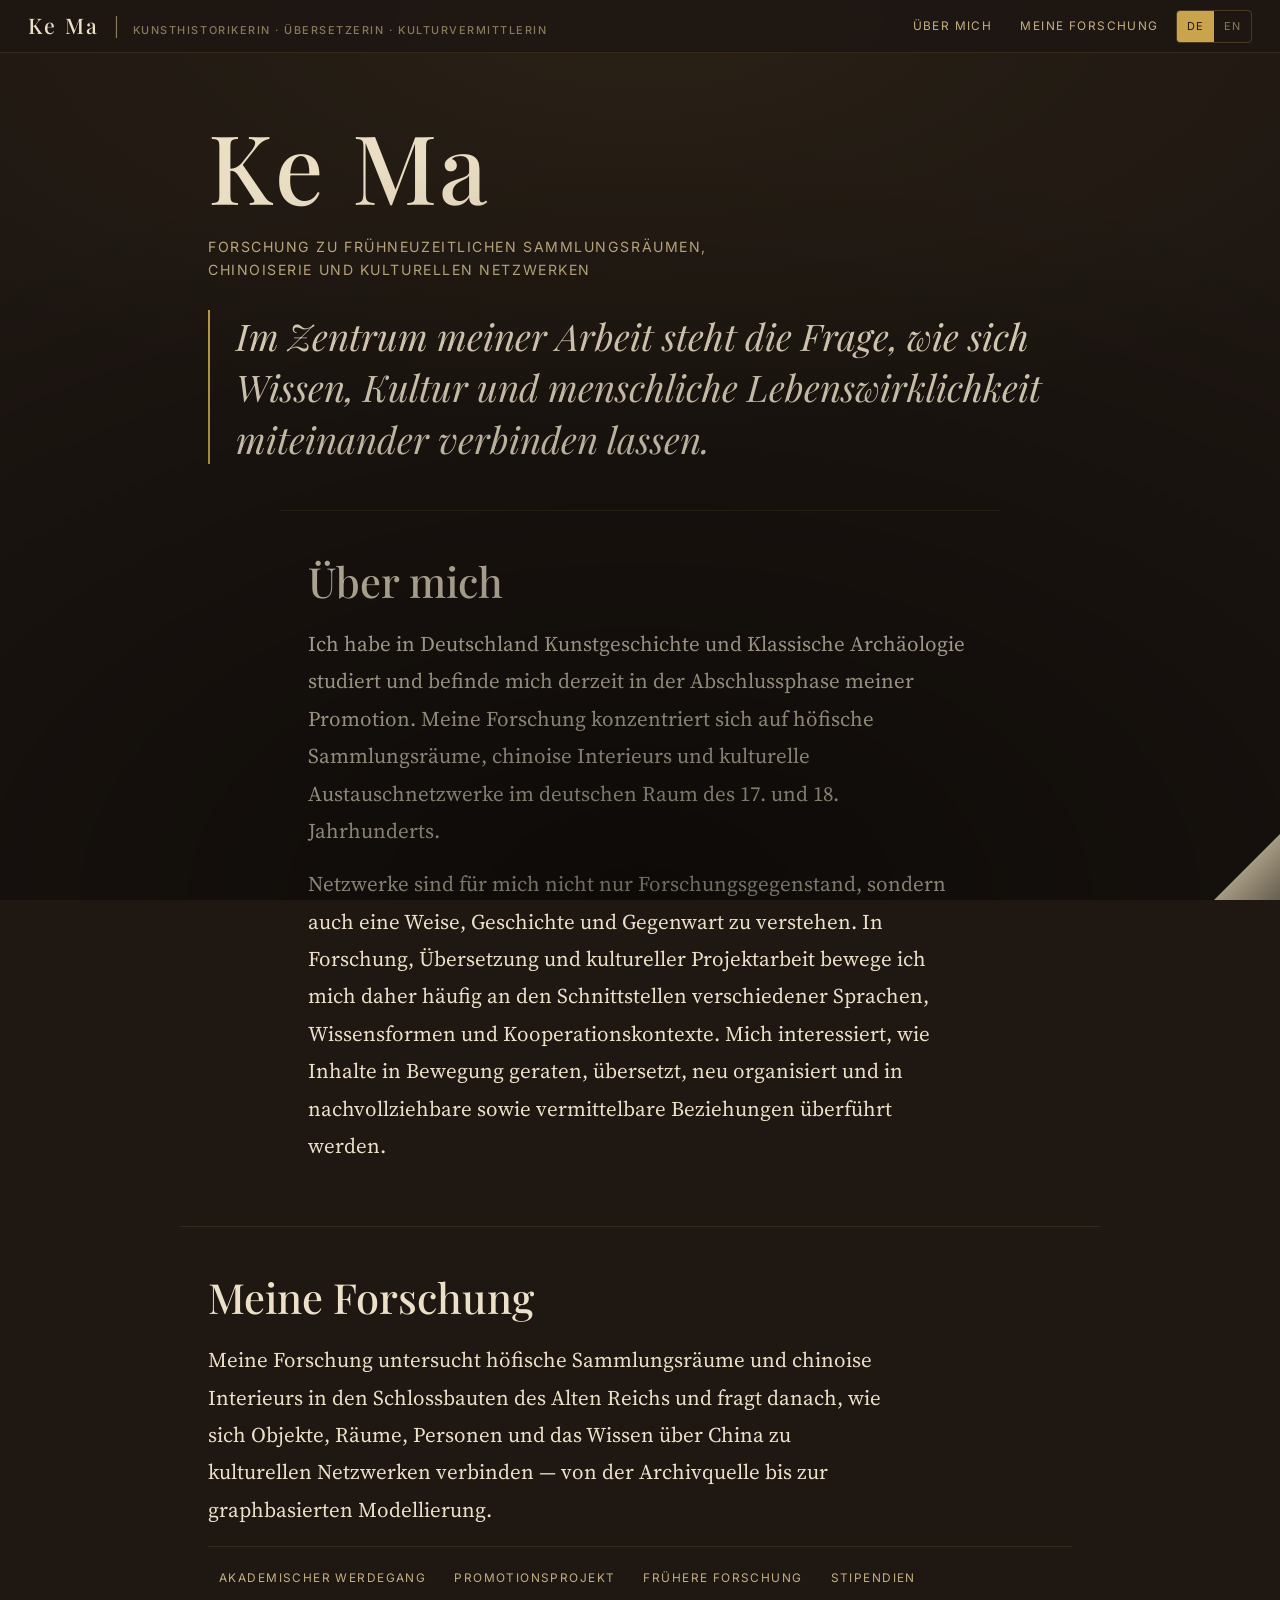
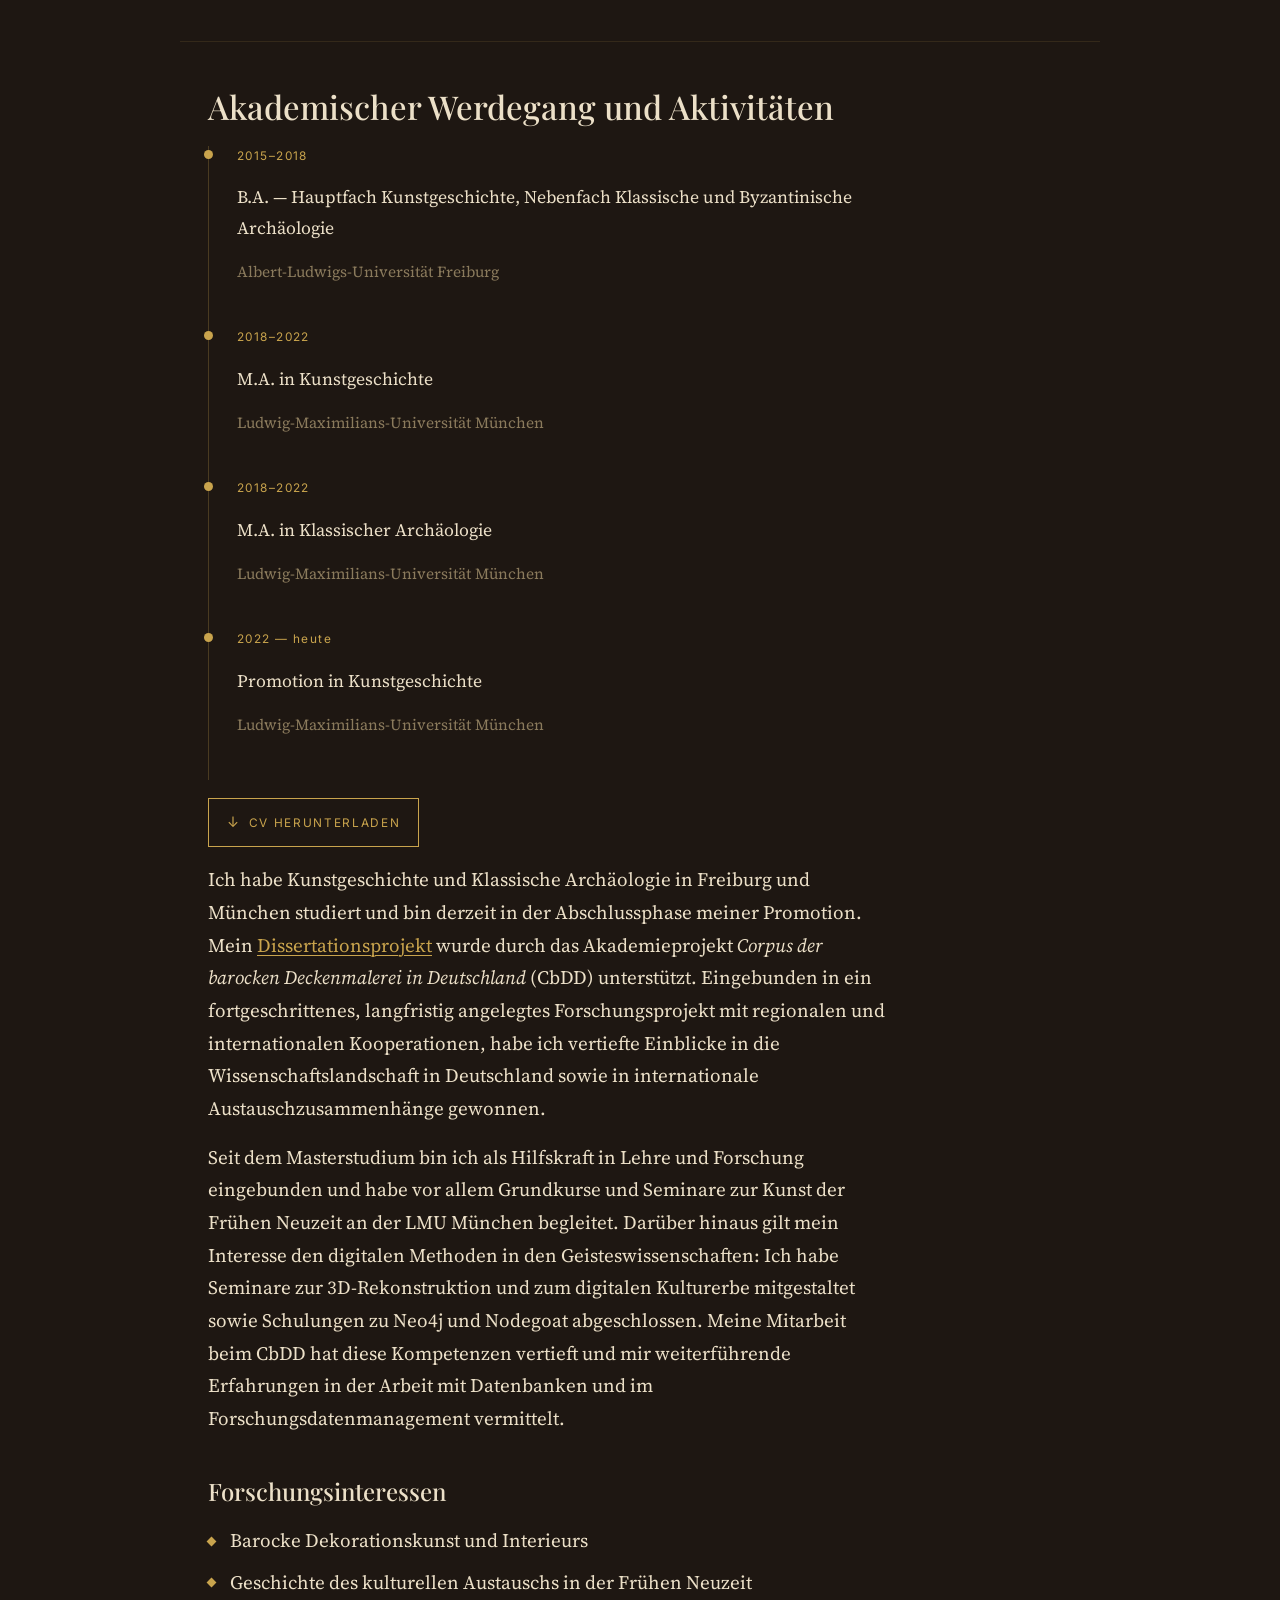
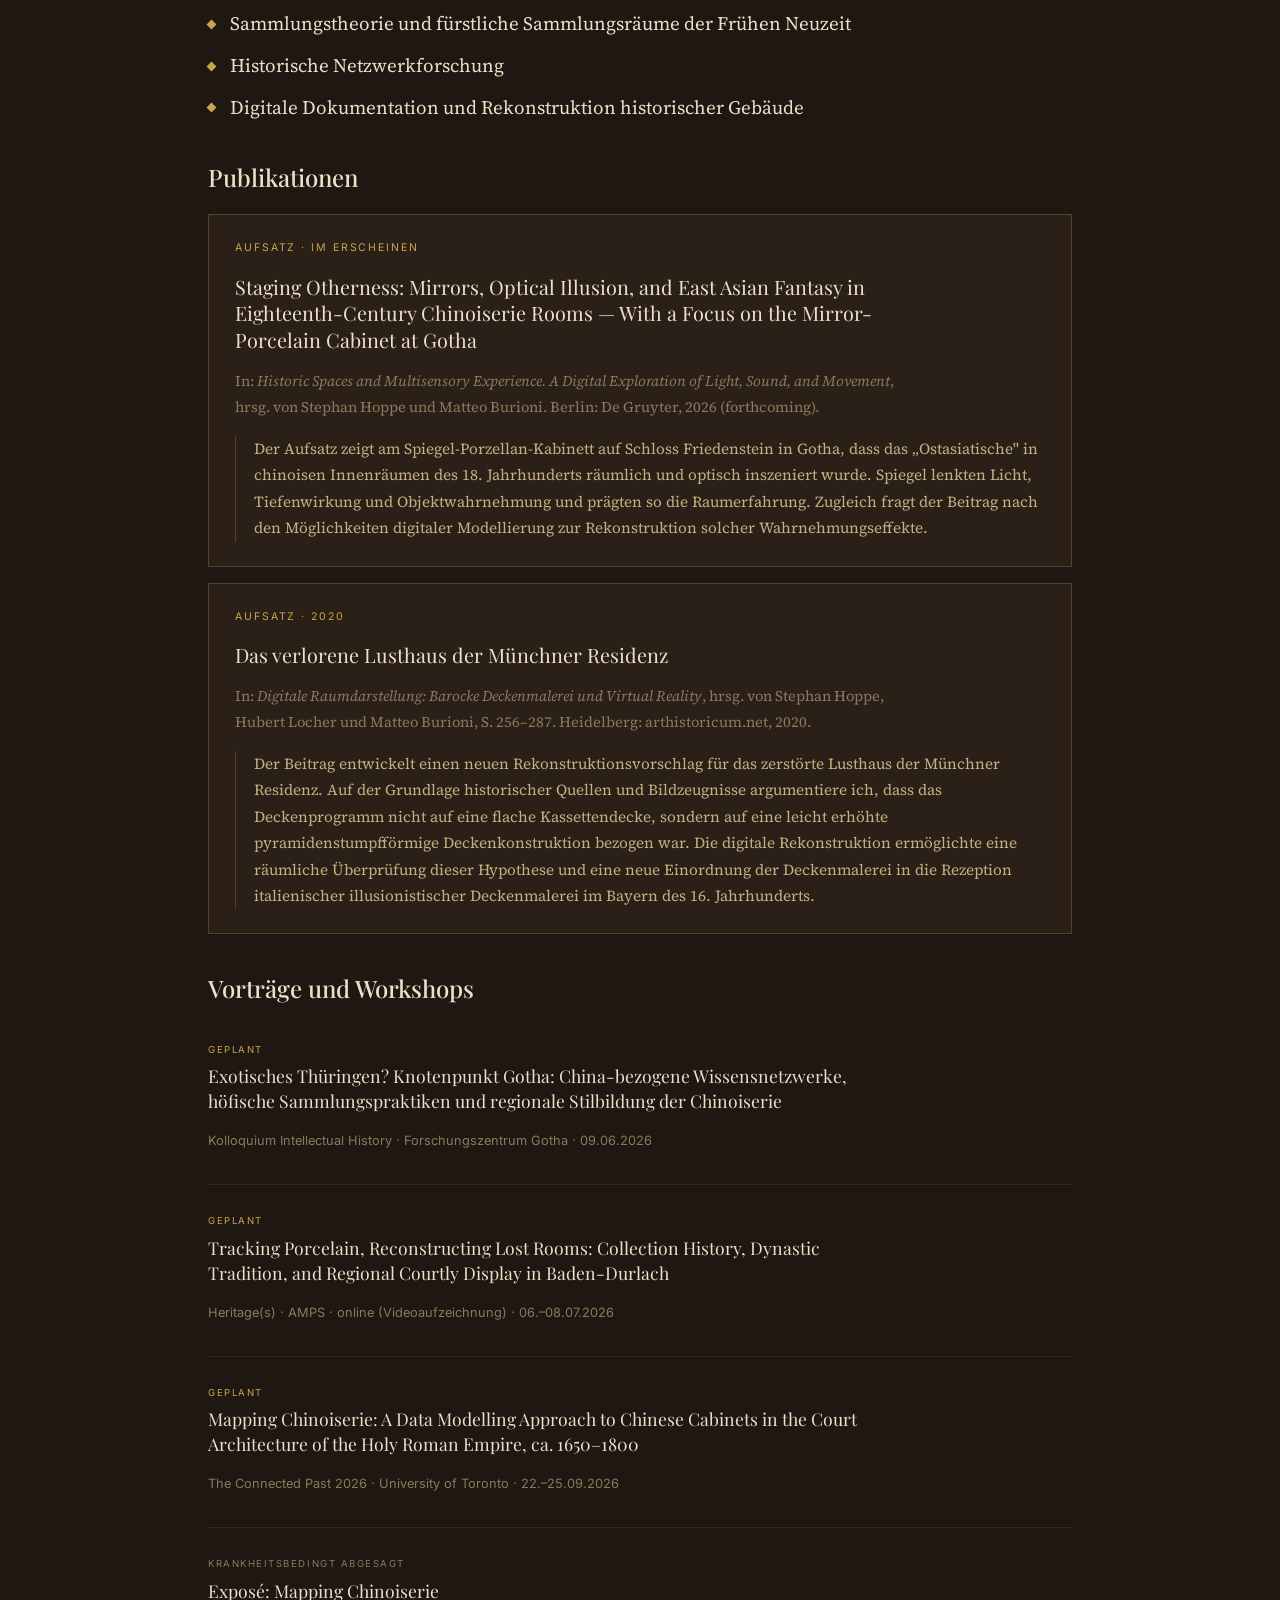
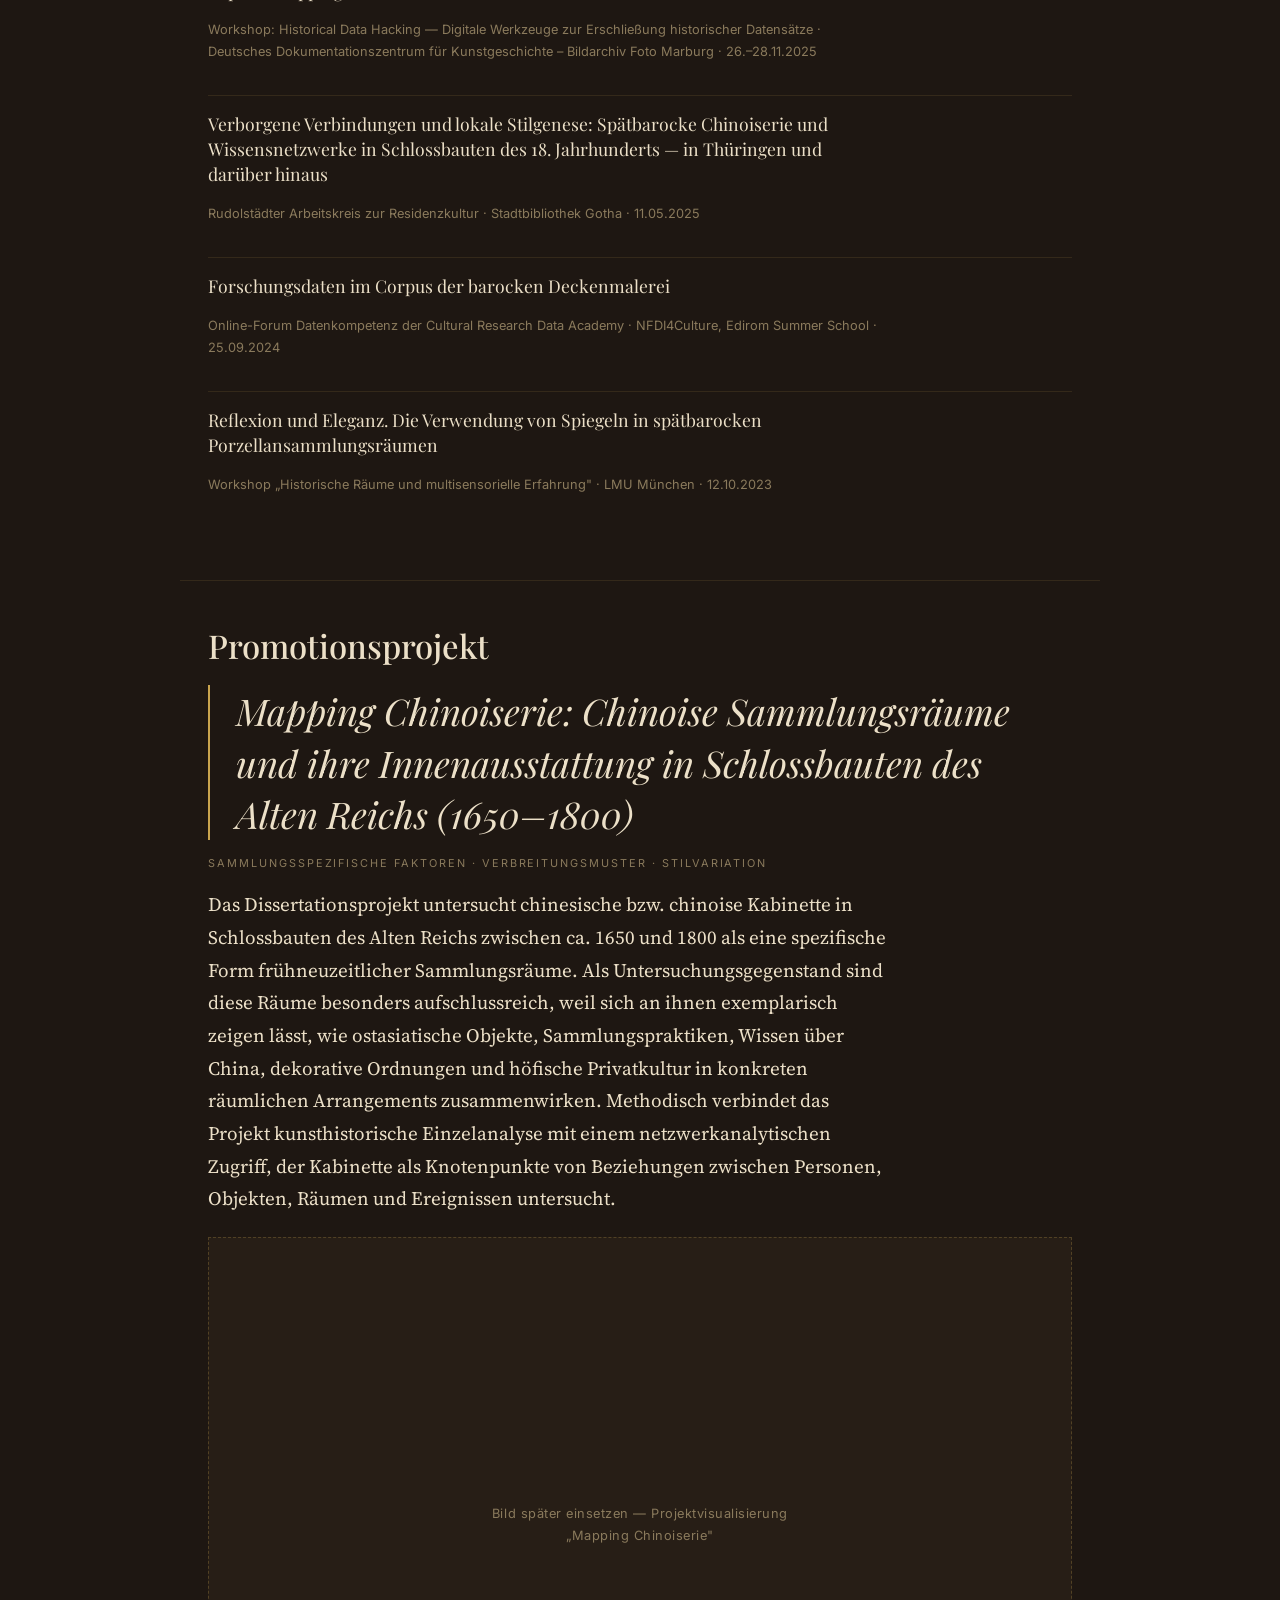
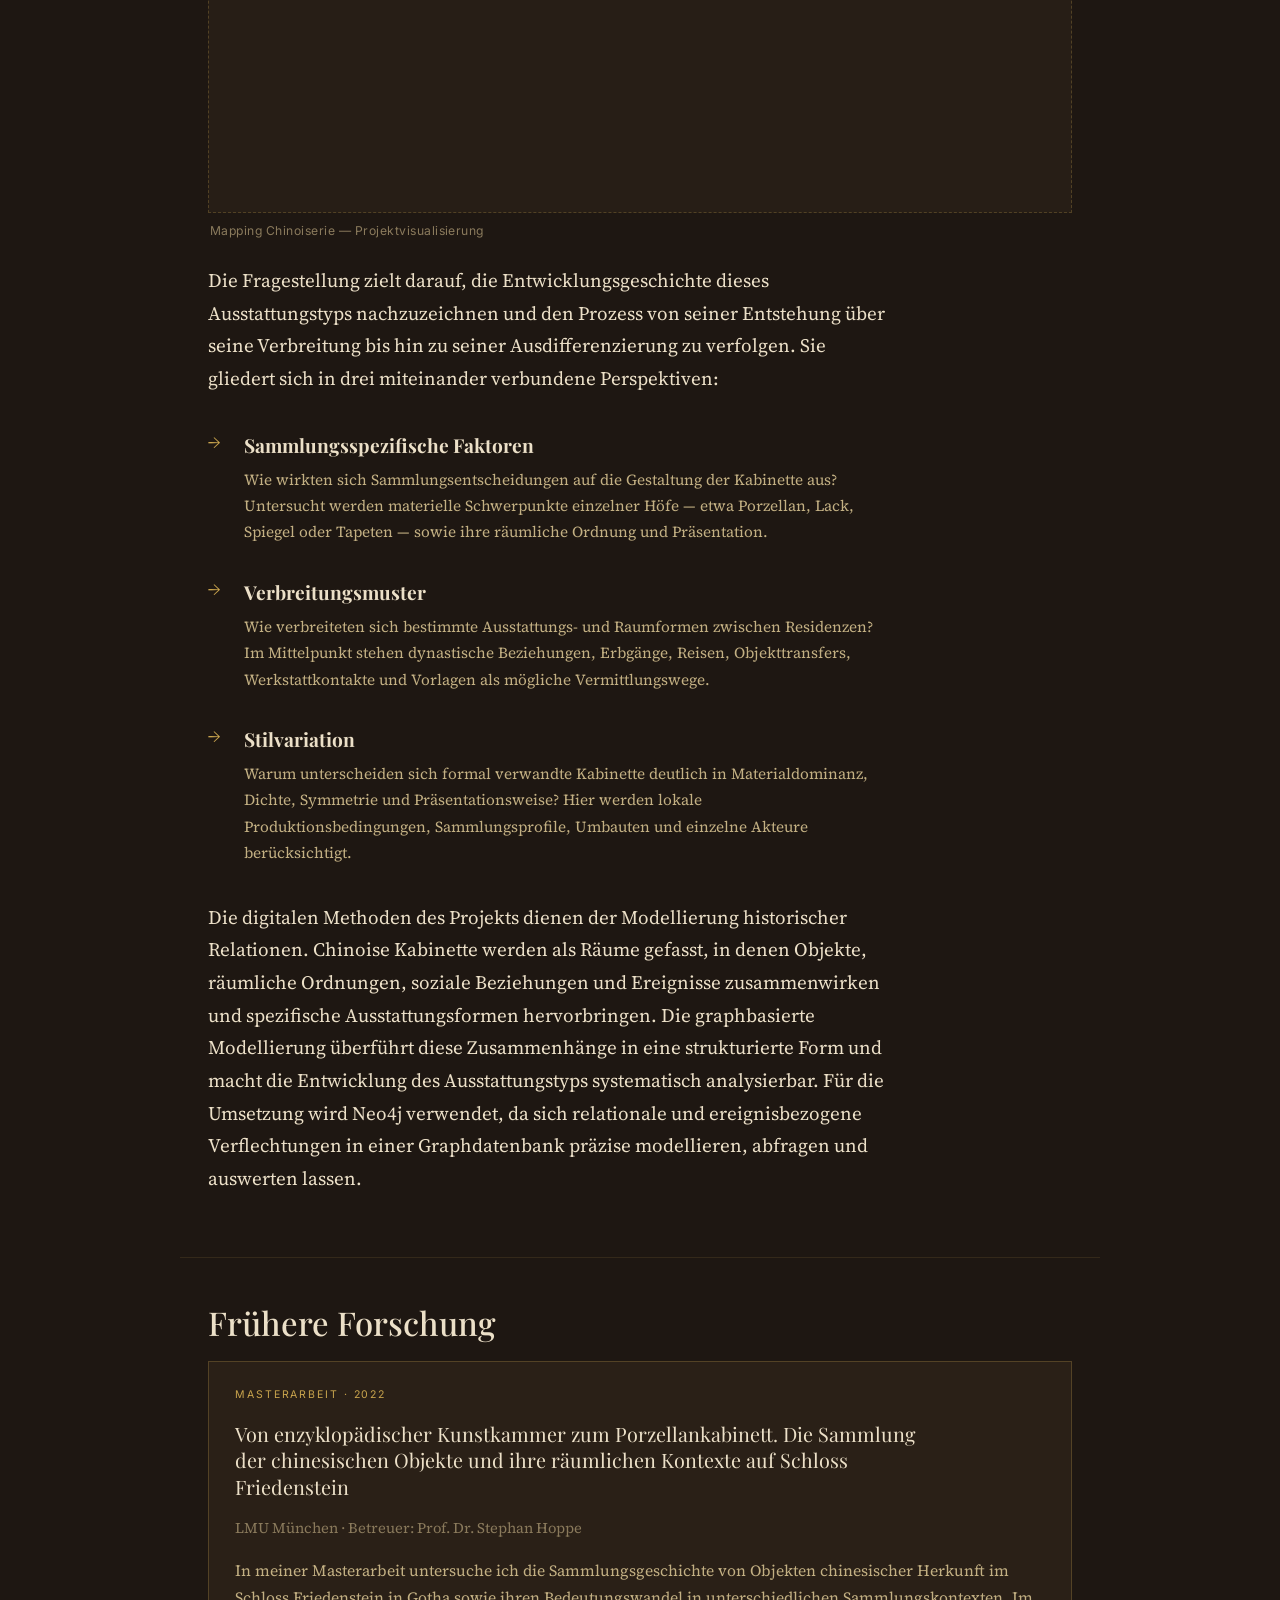
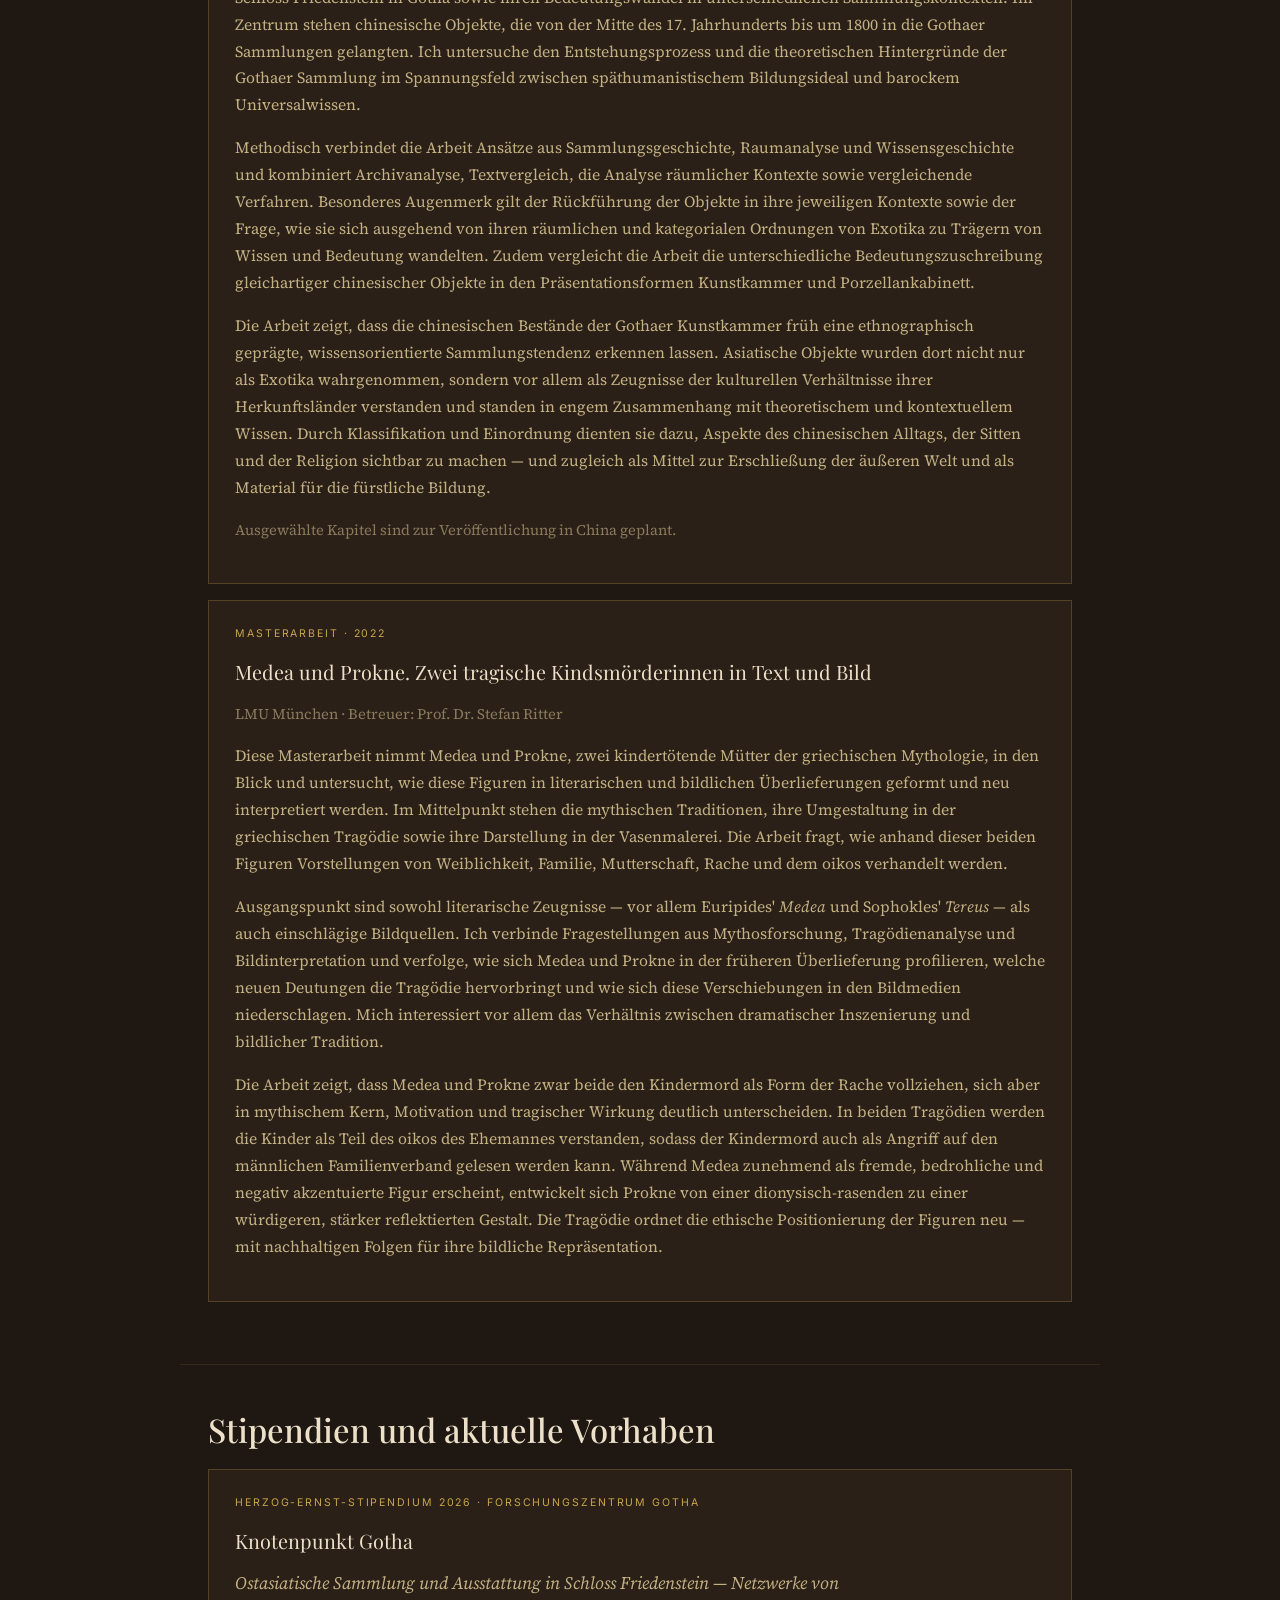
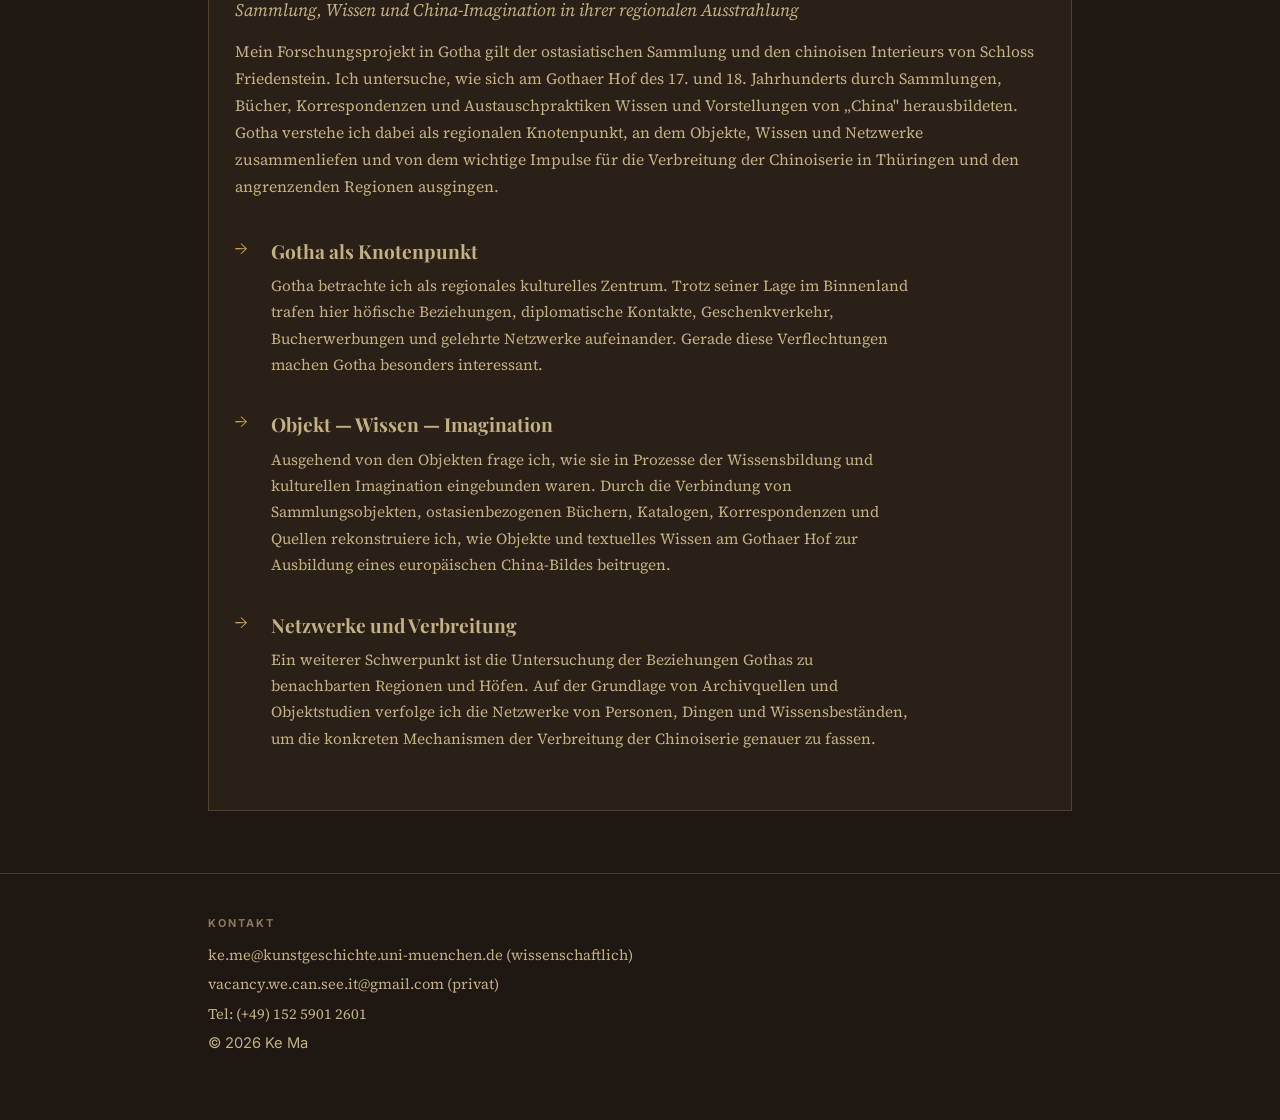
==== index.html @ d4a6d97e "Persönliche Website von Ke Ma — Forschung & Kulturarbeit Co-Authored-By: Claude Opus 4.7 (1M context" ====
<!DOCTYPE html>
<html class="welt-a" lang="de" data-lang="de">
<head>
<meta charset="UTF-8">
<meta name="viewport" content="width=device-width, initial-scale=1.0">
<title>Ke Ma — Kunsthistorikerin, Übersetzerin, Kulturvermittlerin</title>
<meta name="description" content="Persönliche Website von Ke Ma — Forschung zu frühneuzeitlichen Sammlungsräumen, Chinoiserie und kulturellen Netzwerken.">
<script>
  (function(){
    try{
      var l=localStorage.getItem('km-lang'); if(l) document.documentElement.setAttribute('data-lang',l);
      if(sessionStorage.getItem('km-turned')){document.documentElement.classList.add('is-arriving');sessionStorage.removeItem('km-turned');}
    }catch(e){}
  })();
</script>
<link rel="preconnect" href="https://fonts.googleapis.com">
<link rel="preconnect" href="https://fonts.gstatic.com" crossorigin>
<link href="https://fonts.googleapis.com/css2?family=Inter:wght@400;500;600&family=Playfair+Display:ital,wght@0,400;0,500;0,600;1,400;1,500&family=Source+Serif+4:ital,opsz,wght@0,8..60,400;0,8..60,600;1,8..60,400&display=swap" rel="stylesheet">
<link rel="stylesheet" href="assets/css/style.css?v=27">
</head>
<body>

<!-- Vorschau der anderen Seite -->
<div class="reveal" aria-hidden="true">
  <div class="reveal__inner">
    <div class="reveal__title">
      <span class="lang-de">Kulturarbeit</span>
      <span class="lang-en">Cultural Work</span>
    </div>
  </div>
</div>

<div class="page">

  <header class="site-head">
    <div class="brand">
      <a class="brand__name" href="#top">Ke Ma</a>
      <span class="brand__sep">|</span>
      <span class="brand__role">
        <span class="lang-de">Kunsthistorikerin · Übersetzerin · Kulturvermittlerin</span>
        <span class="lang-en">Art Historian · Translator · Cultural Mediator</span>
      </span>
    </div>
    <nav class="nav">
      <a href="#about">
        <span class="lang-de">Über mich</span><span class="lang-en">About</span>
      </a>
      <a href="#forschung">
        <span class="lang-de">Meine Forschung</span><span class="lang-en">My Research</span>
      </a>
      <div class="lang" role="group" aria-label="Sprache / Language">
        <button type="button" data-lang="de">DE</button>
        <button type="button" data-lang="en">EN</button>
      </div>
    </nav>
  </header>

  <main>
    <section class="hero wrap" id="top">
      <h1 class="hero__name">Ke Ma</h1>
      <p class="hero__tag">
        <span class="lang-de">Forschung zu frühneuzeitlichen Sammlungsräumen, Chinoiserie und kulturellen Netzwerken</span>
        <span class="lang-en">Research on early modern collection spaces, chinoiserie and cultural networks</span>
      </p>
      <blockquote class="lead-quote">
        <span class="lang-de">Im Zentrum meiner Arbeit steht die Frage, wie sich Wissen, Kultur und menschliche Lebenswirklichkeit miteinander verbinden lassen.</span>
        <span class="lang-en">At the heart of my work lies the question of how knowledge, culture and lived human experience can be brought into relation with one another.</span>
      </blockquote>
    </section>

    <!-- Über mich ------------------------------------------->
    <section class="section wrap wrap--narrow" id="about">
      <h2 class="sec-title">
        <span class="lang-de">Über mich</span><span class="lang-en">About me</span>
      </h2>
      <p>
        <span class="lang-de">Ich habe in Deutschland Kunstgeschichte und Klassische Archäologie studiert und befinde mich derzeit in der Abschlussphase meiner Promotion. Meine Forschung konzentriert sich auf höfische Sammlungsräume, chinoise Interieurs und kulturelle Austauschnetzwerke im deutschen Raum des 17. und 18. Jahrhunderts.</span>
        <span class="lang-en">I studied Art History and Classical Archaeology in Germany and am currently in the final stage of my doctorate. My research focuses on courtly collection spaces, chinoiserie interiors and networks of cultural exchange in the German-speaking lands of the 17th and 18th centuries.</span>
      </p>
      <p>
        <span class="lang-de">Netzwerke sind für mich nicht nur Forschungsgegenstand, sondern auch eine Weise, Geschichte und Gegenwart zu verstehen. In Forschung, Übersetzung und kultureller Projektarbeit bewege ich mich daher häufig an den Schnittstellen verschiedener Sprachen, Wissensformen und Kooperationskontexte. Mich interessiert, wie Inhalte in Bewegung geraten, übersetzt, neu organisiert und in nachvollziehbare sowie vermittelbare Beziehungen überführt werden.</span>
        <span class="lang-en">For me, networks are not only an object of research but also a way of understanding the past and the present. In research, translation and cultural project work I therefore often move at the intersections of different languages, forms of knowledge and contexts of collaboration. I am interested in how content is set in motion — translated, reorganised, and brought into relationships that can be traced and conveyed.</span>
      </p>
    </section>

    <!-- Meine Forschung ------------------------------------->
    <section class="section wrap" id="forschung">
      <h2 class="sec-title">
        <span class="lang-de">Meine Forschung</span><span class="lang-en">My Research</span>
      </h2>
      <p>
        <span class="lang-de">Meine Forschung untersucht höfische Sammlungsräume und chinoise Interieurs in den Schlossbauten des Alten Reichs und fragt danach, wie sich Objekte, Räume, Personen und das Wissen über China zu kulturellen Netzwerken verbinden — von der Archivquelle bis zur graphbasierten Modellierung.</span>
        <span class="lang-en">My research examines courtly collection spaces and chinoiserie interiors in the palaces of the Old Reich, asking how objects, spaces, people and knowledge about China connect into cultural networks — from the archival source to graph-based modelling.</span>
      </p>
      <nav class="nav subnav">
        <a href="#werdegang"><span class="lang-de">Akademischer Werdegang</span><span class="lang-en">Academic Path</span></a>
        <a href="#promotion"><span class="lang-de">Promotionsprojekt</span><span class="lang-en">Doctoral Project</span></a>
        <a href="#frueher"><span class="lang-de">Frühere Forschung</span><span class="lang-en">Earlier Work</span></a>
        <a href="#stipendien"><span class="lang-de">Stipendien</span><span class="lang-en">Fellowships</span></a>
      </nav>
    </section>

    <!-- 2.1 Werdegang --------------------------------------->
    <section class="section wrap" id="werdegang">
      <h3 class="sec-title sec-title--sub">
        <span class="lang-de">Akademischer Werdegang und Aktivitäten</span>
        <span class="lang-en">Academic Path and Activities</span>
      </h3>

      <div class="timeline">
        <div class="tl-item">
          <p class="tl-date">2015–2018</p>
          <p class="tl-deg">
            <span class="lang-de">B.A. — Hauptfach Kunstgeschichte, Nebenfach Klassische und Byzantinische Archäologie</span>
            <span class="lang-en">B.A. — major Art History, minor Classical and Byzantine Archaeology</span>
          </p>
          <p class="tl-inst">Albert-Ludwigs-Universität Freiburg</p>
        </div>
        <div class="tl-item">
          <p class="tl-date">2018–2022</p>
          <p class="tl-deg">
            <span class="lang-de">M.A. in Kunstgeschichte</span>
            <span class="lang-en">M.A. in Art History</span>
          </p>
          <p class="tl-inst">Ludwig-Maximilians-Universität München</p>
        </div>
        <div class="tl-item">
          <p class="tl-date">2018–2022</p>
          <p class="tl-deg">
            <span class="lang-de">M.A. in Klassischer Archäologie</span>
            <span class="lang-en">M.A. in Classical Archaeology</span>
          </p>
          <p class="tl-inst">Ludwig-Maximilians-Universität München</p>
        </div>
        <div class="tl-item">
          <p class="tl-date">2022 — <span class="lang-de">heute</span><span class="lang-en">present</span></p>
          <p class="tl-deg">
            <span class="lang-de">Promotion in Kunstgeschichte</span>
            <span class="lang-en">Doctorate in Art History</span>
          </p>
          <p class="tl-inst">Ludwig-Maximilians-Universität München</p>
        </div>
      </div>

      <p style="margin-top:18px">
        <a class="btn" href="cv/cv-ke-ma.pdf">
          <span class="lang-de">CV herunterladen</span><span class="lang-en">Download CV</span>
        </a>
      </p>

      <p>
        <span class="lang-de">Ich habe Kunstgeschichte und Klassische Archäologie in Freiburg und München studiert und bin derzeit in der Abschlussphase meiner Promotion. Mein <a class="inline-link" href="https://deckenmalerei.badw.de/personen/junge-wissenschaft/jan-eric-lutteroth-ma-1.html" target="_blank" rel="noopener">Dissertationsprojekt</a> wurde durch das Akademieprojekt <em>Corpus der barocken Deckenmalerei in Deutschland</em> (CbDD) unterstützt. Eingebunden in ein fortgeschrittenes, langfristig angelegtes Forschungsprojekt mit regionalen und internationalen Kooperationen, habe ich vertiefte Einblicke in die Wissenschaftslandschaft in Deutschland sowie in internationale Austauschzusammenhänge gewonnen.</span>
        <span class="lang-en">I studied Art History and Classical Archaeology in Freiburg and Munich and am currently in the final stage of my doctorate. My <a class="inline-link" href="https://deckenmalerei.badw.de/personen/junge-wissenschaft/jan-eric-lutteroth-ma-1.html" target="_blank" rel="noopener">dissertation project</a> was supported by the academy project <em>Corpus of Baroque Ceiling Painting in Germany</em> (CbDD). Working within an advanced, long-term research project with regional and international partners, I gained in-depth insight into the academic landscape in Germany and into contexts of international exchange.</span>
      </p>
      <p>
        <span class="lang-de">Seit dem Masterstudium bin ich als Hilfskraft in Lehre und Forschung eingebunden und habe vor allem Grundkurse und Seminare zur Kunst der Frühen Neuzeit an der LMU München begleitet. Darüber hinaus gilt mein Interesse den digitalen Methoden in den Geisteswissenschaften: Ich habe Seminare zur 3D-Rekonstruktion und zum digitalen Kulturerbe mitgestaltet sowie Schulungen zu Neo4j und Nodegoat abgeschlossen. Meine Mitarbeit beim CbDD hat diese Kompetenzen vertieft und mir weiterführende Erfahrungen in der Arbeit mit Datenbanken und im Forschungsdatenmanagement vermittelt.</span>
        <span class="lang-en">Since my master's studies I have been involved in teaching and research as a student assistant, accompanying above all introductory courses and seminars on early modern art at LMU Munich. I am also interested in digital methods in the humanities: I have co-designed seminars on 3D reconstruction and digital cultural heritage and completed training in Neo4j and Nodegoat. My work for the CbDD deepened these skills further and gave me extended experience in working with databases and in research data management.</span>
      </p>

      <h4 class="sub-title">
        <span class="lang-de">Forschungsinteressen</span><span class="lang-en">Research interests</span>
      </h4>
      <ul class="list">
        <li><span class="lang-de">Barocke Dekorationskunst und Interieurs</span><span class="lang-en">Baroque decorative arts and interiors</span></li>
        <li><span class="lang-de">Geschichte des kulturellen Austauschs in der Frühen Neuzeit</span><span class="lang-en">History of cultural exchange in the early modern period</span></li>
        <li><span class="lang-de">Sammlungstheorie und fürstliche Sammlungsräume der Frühen Neuzeit</span><span class="lang-en">Theory of collecting and princely collection spaces of the early modern period</span></li>
        <li><span class="lang-de">Historische Netzwerkforschung</span><span class="lang-en">Historical network research</span></li>
        <li><span class="lang-de">Digitale Dokumentation und Rekonstruktion historischer Gebäude</span><span class="lang-en">Digital documentation and reconstruction of historic buildings</span></li>
      </ul>

      <h4 class="sub-title">
        <span class="lang-de">Publikationen</span><span class="lang-en">Publications</span>
      </h4>
      <div class="card">
        <p class="card__tag"><span class="lang-de">Aufsatz · im Erscheinen</span><span class="lang-en">Essay · forthcoming</span></p>
        <p class="card__title">Staging Otherness: Mirrors, Optical Illusion, and East Asian Fantasy in Eighteenth-Century Chinoiserie Rooms — With a Focus on the Mirror-Porcelain Cabinet at Gotha</p>
        <p class="card__meta">In: <em>Historic Spaces and Multisensory Experience. A Digital Exploration of Light, Sound, and Movement</em>, hrsg. von Stephan Hoppe und Matteo Burioni. Berlin: De Gruyter, 2026 (forthcoming).</p>
        <div class="abstract">
          <span class="lang-de">Der Aufsatz zeigt am Spiegel-Porzellan-Kabinett auf Schloss Friedenstein in Gotha, dass das „Ostasiatische" in chinoisen Innenräumen des 18. Jahrhunderts räumlich und optisch inszeniert wurde. Spiegel lenkten Licht, Tiefenwirkung und Objektwahrnehmung und prägten so die Raumerfahrung. Zugleich fragt der Beitrag nach den Möglichkeiten digitaler Modellierung zur Rekonstruktion solcher Wahrnehmungseffekte.</span>
          <span class="lang-en">Drawing on the mirror-and-porcelain cabinet at Schloss Friedenstein in Gotha, the essay shows that the &ldquo;East Asian&rdquo; in eighteenth-century chinoiserie interiors was staged spatially and optically. Mirrors directed light, depth and the perception of objects, and thus shaped the spatial experience. At the same time, the contribution asks how digital modelling can help to reconstruct such perceptual effects.</span>
        </div>
      </div>
      <div class="card">
        <p class="card__tag"><span class="lang-de">Aufsatz · 2020</span><span class="lang-en">Essay · 2020</span></p>
        <p class="card__title">Das verlorene Lusthaus der Münchner Residenz</p>
        <p class="card__meta">In: <em>Digitale Raumdarstellung: Barocke Deckenmalerei und Virtual Reality</em>, hrsg. von Stephan Hoppe, Hubert Locher und Matteo Burioni, S. 256–287. Heidelberg: arthistoricum.net, 2020.</p>
        <div class="abstract">
          <span class="lang-de">Der Beitrag entwickelt einen neuen Rekonstruktionsvorschlag für das zerstörte Lusthaus der Münchner Residenz. Auf der Grundlage historischer Quellen und Bildzeugnisse argumentiere ich, dass das Deckenprogramm nicht auf eine flache Kassettendecke, sondern auf eine leicht erhöhte pyramidenstumpfförmige Deckenkonstruktion bezogen war. Die digitale Rekonstruktion ermöglichte eine räumliche Überprüfung dieser Hypothese und eine neue Einordnung der Deckenmalerei in die Rezeption italienischer illusionistischer Deckenmalerei im Bayern des 16. Jahrhunderts.</span>
          <span class="lang-en">The contribution develops a new reconstruction proposal for the destroyed Lusthaus of the Munich Residenz. On the basis of historical sources and pictorial evidence, I argue that the ceiling programme was conceived not for a flat coffered ceiling but for a slightly raised, truncated-pyramidal ceiling construction. The digital reconstruction made it possible to test this hypothesis spatially and to reassess the ceiling painting within the reception of Italian illusionistic ceiling painting in sixteenth-century Bavaria.</span>
        </div>
      </div>

      <h4 class="sub-title">
        <span class="lang-de">Vorträge und Workshops</span><span class="lang-en">Talks and Workshops</span>
      </h4>
      <div class="talks">
        <div class="talk">
          <span class="talk__tag"><span class="lang-de">Geplant</span><span class="lang-en">Forthcoming</span></span>
          <p class="talk__title">Exotisches Thüringen? Knotenpunkt Gotha: China-bezogene Wissensnetzwerke, höfische Sammlungspraktiken und regionale Stilbildung der Chinoiserie</p>
          <p class="talk__meta">Kolloquium Intellectual History · Forschungszentrum Gotha · 09.06.2026</p>
        </div>
        <div class="talk">
          <span class="talk__tag"><span class="lang-de">Geplant</span><span class="lang-en">Forthcoming</span></span>
          <p class="talk__title">Tracking Porcelain, Reconstructing Lost Rooms: Collection History, Dynastic Tradition, and Regional Courtly Display in Baden-Durlach</p>
          <p class="talk__meta">Heritage(s) · AMPS · online (Videoaufzeichnung) · 06.–08.07.2026</p>
        </div>
        <div class="talk">
          <span class="talk__tag"><span class="lang-de">Geplant</span><span class="lang-en">Forthcoming</span></span>
          <p class="talk__title">Mapping Chinoiserie: A Data Modelling Approach to Chinese Cabinets in the Court Architecture of the Holy Roman Empire, ca. 1650–1800</p>
          <p class="talk__meta">The Connected Past 2026 · University of Toronto · 22.–25.09.2026</p>
        </div>
        <div class="talk">
          <span class="talk__tag talk__tag--off"><span class="lang-de">Krankheitsbedingt abgesagt</span><span class="lang-en">Cancelled due to illness</span></span>
          <p class="talk__title">Exposé: Mapping Chinoiserie</p>
          <p class="talk__meta">Workshop: Historical Data Hacking — Digitale Werkzeuge zur Erschließung historischer Datensätze · Deutsches Dokumentationszentrum für Kunstgeschichte – Bildarchiv Foto Marburg · 26.–28.11.2025</p>
        </div>
        <div class="talk">
          <p class="talk__title">Verborgene Verbindungen und lokale Stilgenese: Spätbarocke Chinoiserie und Wissensnetzwerke in Schlossbauten des 18. Jahrhunderts — in Thüringen und darüber hinaus</p>
          <p class="talk__meta">Rudolstädter Arbeitskreis zur Residenzkultur · Stadtbibliothek Gotha · 11.05.2025</p>
        </div>
        <div class="talk">
          <p class="talk__title">Forschungsdaten im Corpus der barocken Deckenmalerei</p>
          <p class="talk__meta">Online-Forum Datenkompetenz der Cultural Research Data Academy · NFDI4Culture, Edirom Summer School · 25.09.2024</p>
        </div>
        <div class="talk">
          <p class="talk__title">Reflexion und Eleganz. Die Verwendung von Spiegeln in spätbarocken Porzellansammlungsräumen</p>
          <p class="talk__meta">Workshop „Historische Räume und multisensorielle Erfahrung" · LMU München · 12.10.2023</p>
        </div>
      </div>
    </section>

    <!-- 2.2 Promotionsprojekt ------------------------------->
    <section class="section wrap" id="promotion">
      <h3 class="sec-title sec-title--sub">
        <span class="lang-de">Promotionsprojekt</span><span class="lang-en">Doctoral Project</span>
      </h3>
      <blockquote class="lead-quote">
        Mapping Chinoiserie: Chinoise Sammlungsräume und ihre Innenausstattung in Schlossbauten des Alten Reichs (1650–1800)
      </blockquote>
      <p class="eyebrow" style="margin-top:14px">
        <span class="lang-de">Sammlungsspezifische Faktoren · Verbreitungsmuster · Stilvariation</span>
        <span class="lang-en">Collection-specific factors · Patterns of diffusion · Stylistic variation</span>
      </p>

      <p style="margin-top:16px">
        <span class="lang-de">Das Dissertationsprojekt untersucht chinesische bzw. chinoise Kabinette in Schlossbauten des Alten Reichs zwischen ca. 1650 und 1800 als eine spezifische Form frühneuzeitlicher Sammlungsräume. Als Untersuchungsgegenstand sind diese Räume besonders aufschlussreich, weil sich an ihnen exemplarisch zeigen lässt, wie ostasiatische Objekte, Sammlungspraktiken, Wissen über China, dekorative Ordnungen und höfische Privatkultur in konkreten räumlichen Arrangements zusammenwirken. Methodisch verbindet das Projekt kunsthistorische Einzelanalyse mit einem netzwerkanalytischen Zugriff, der Kabinette als Knotenpunkte von Beziehungen zwischen Personen, Objekten, Räumen und Ereignissen untersucht.</span>
        <span class="lang-en">The dissertation examines Chinese and chinoiserie cabinets in the palaces of the Old Reich between roughly 1650 and 1800 as a specific form of early modern collection space. These rooms are particularly revealing because they show, in exemplary fashion, how East Asian objects, collecting practices, knowledge about China, decorative orders and courtly private culture interact within concrete spatial arrangements. Methodologically, the project combines close art-historical analysis with a network-analytical approach that treats cabinets as nodes in relationships between people, objects, spaces and events.</span>
      </p>

      <figure>
        <div class="img-slot">
          <span class="lang-de">Bild später einsetzen — Projektvisualisierung „Mapping Chinoiserie"</span>
          <span class="lang-en">Image to be added — project visual &ldquo;Mapping Chinoiserie&rdquo;</span>
        </div>
        <figcaption>
          <span class="lang-de">Mapping Chinoiserie — Projektvisualisierung</span>
          <span class="lang-en">Mapping Chinoiserie — project visual</span>
        </figcaption>
      </figure>

      <p>
        <span class="lang-de">Die Fragestellung zielt darauf, die Entwicklungsgeschichte dieses Ausstattungstyps nachzuzeichnen und den Prozess von seiner Entstehung über seine Verbreitung bis hin zu seiner Ausdifferenzierung zu verfolgen. Sie gliedert sich in drei miteinander verbundene Perspektiven:</span>
        <span class="lang-en">The project sets out to trace the developmental history of this type of interior — following the process from its emergence through its diffusion to its differentiation. It is structured along three interconnected perspectives:</span>
      </p>

      <div class="facets">
        <div class="facet">
          <span class="facet__arrow" aria-hidden="true">→</span>
          <div class="facet__text">
            <h4><span class="lang-de">Sammlungsspezifische Faktoren</span><span class="lang-en">Collection-specific factors</span></h4>
            <p>
              <span class="lang-de">Wie wirkten sich Sammlungsentscheidungen auf die Gestaltung der Kabinette aus? Untersucht werden materielle Schwerpunkte einzelner Höfe — etwa Porzellan, Lack, Spiegel oder Tapeten — sowie ihre räumliche Ordnung und Präsentation.</span>
              <span class="lang-en">How did collecting decisions shape the design of the cabinets? The study examines the material emphases of individual courts — porcelain, lacquer, mirrors or wall hangings — together with their spatial order and presentation.</span>
            </p>
          </div>
        </div>
        <div class="facet">
          <span class="facet__arrow" aria-hidden="true">→</span>
          <div class="facet__text">
            <h4><span class="lang-de">Verbreitungsmuster</span><span class="lang-en">Patterns of diffusion</span></h4>
            <p>
              <span class="lang-de">Wie verbreiteten sich bestimmte Ausstattungs- und Raumformen zwischen Residenzen? Im Mittelpunkt stehen dynastische Beziehungen, Erbgänge, Reisen, Objekttransfers, Werkstattkontakte und Vorlagen als mögliche Vermittlungswege.</span>
              <span class="lang-en">How did particular forms of furnishing and space spread between residences? The focus lies on dynastic relations, inheritance, travel, object transfers, workshop contacts and models as possible channels of transmission.</span>
            </p>
          </div>
        </div>
        <div class="facet">
          <span class="facet__arrow" aria-hidden="true">→</span>
          <div class="facet__text">
            <h4><span class="lang-de">Stilvariation</span><span class="lang-en">Stylistic variation</span></h4>
            <p>
              <span class="lang-de">Warum unterscheiden sich formal verwandte Kabinette deutlich in Materialdominanz, Dichte, Symmetrie und Präsentationsweise? Hier werden lokale Produktionsbedingungen, Sammlungsprofile, Umbauten und einzelne Akteure berücksichtigt.</span>
              <span class="lang-en">Why do formally related cabinets differ so markedly in material dominance, density, symmetry and mode of presentation? Here local conditions of production, collection profiles, rebuildings and individual actors are taken into account.</span>
            </p>
          </div>
        </div>
      </div>

      <p>
        <span class="lang-de">Die digitalen Methoden des Projekts dienen der Modellierung historischer Relationen. Chinoise Kabinette werden als Räume gefasst, in denen Objekte, räumliche Ordnungen, soziale Beziehungen und Ereignisse zusammenwirken und spezifische Ausstattungsformen hervorbringen. Die graphbasierte Modellierung überführt diese Zusammenhänge in eine strukturierte Form und macht die Entwicklung des Ausstattungstyps systematisch analysierbar. Für die Umsetzung wird Neo4j verwendet, da sich relationale und ereignisbezogene Verflechtungen in einer Graphdatenbank präzise modellieren, abfragen und auswerten lassen.</span>
        <span class="lang-en">The project's digital methods serve to model historical relations. Chinoiserie cabinets are understood as spaces in which objects, spatial orders, social relations and events interact to produce specific forms of furnishing. Graph-based modelling translates these connections into a structured form and makes the development of this interior type systematically analysable. Neo4j is used for the implementation, since relational and event-based entanglements can be precisely modelled, queried and evaluated in a graph database.</span>
      </p>
    </section>

    <!-- 2.3 Frühere Forschung ------------------------------->
    <section class="section wrap" id="frueher">
      <h3 class="sec-title sec-title--sub">
        <span class="lang-de">Frühere Forschung</span><span class="lang-en">Earlier Research</span>
      </h3>

      <div class="card">
        <p class="card__tag"><span class="lang-de">Masterarbeit · 2022</span><span class="lang-en">Master's Thesis · 2022</span></p>
        <p class="card__title">Von enzyklopädischer Kunstkammer zum Porzellankabinett. Die Sammlung der chinesischen Objekte und ihre räumlichen Kontexte auf Schloss Friedenstein</p>
        <p class="card__meta">LMU München · <span class="lang-de">Betreuer</span><span class="lang-en">Supervisor</span>: Prof. Dr. Stephan Hoppe</p>
        <div class="card__body">
          <p>
            <span class="lang-de">In meiner Masterarbeit untersuche ich die Sammlungsgeschichte von Objekten chinesischer Herkunft im Schloss Friedenstein in Gotha sowie ihren Bedeutungswandel in unterschiedlichen Sammlungskontexten. Im Zentrum stehen chinesische Objekte, die von der Mitte des 17. Jahrhunderts bis um 1800 in die Gothaer Sammlungen gelangten. Ich untersuche den Entstehungsprozess und die theoretischen Hintergründe der Gothaer Sammlung im Spannungsfeld zwischen späthumanistischem Bildungsideal und barockem Universalwissen.</span>
            <span class="lang-en">My master's thesis examines the collecting history of objects of Chinese origin at Schloss Friedenstein in Gotha and their changing meanings across different collection contexts. At its centre stand Chinese objects that entered the Gotha collections between the mid-seventeenth century and around 1800. I reconstruct the formation and the theoretical background of the Gotha collection within the field of tension between the late-humanist ideal of learning and Baroque universal knowledge.</span>
          </p>
          <p>
            <span class="lang-de">Methodisch verbindet die Arbeit Ansätze aus Sammlungsgeschichte, Raumanalyse und Wissensgeschichte und kombiniert Archivanalyse, Textvergleich, die Analyse räumlicher Kontexte sowie vergleichende Verfahren. Besonderes Augenmerk gilt der Rückführung der Objekte in ihre jeweiligen Kontexte sowie der Frage, wie sie sich ausgehend von ihren räumlichen und kategorialen Ordnungen von Exotika zu Trägern von Wissen und Bedeutung wandelten. Zudem vergleicht die Arbeit die unterschiedliche Bedeutungszuschreibung gleichartiger chinesischer Objekte in den Präsentationsformen Kunstkammer und Porzellankabinett.</span>
            <span class="lang-en">Methodologically, the thesis combines approaches from the history of collecting, spatial analysis and the history of knowledge, drawing together archival analysis, textual comparison, the analysis of spatial contexts and comparative procedures. Particular attention is paid to returning the objects to their respective contexts and to how, on the basis of their spatial and categorical orders, they shifted from exotica to bearers of knowledge and meaning. The thesis also compares how comparable Chinese objects were assigned different meanings in the two modes of presentation — the Kunstkammer and the porcelain cabinet.</span>
          </p>
          <p>
            <span class="lang-de">Die Arbeit zeigt, dass die chinesischen Bestände der Gothaer Kunstkammer früh eine ethnographisch geprägte, wissensorientierte Sammlungstendenz erkennen lassen. Asiatische Objekte wurden dort nicht nur als Exotika wahrgenommen, sondern vor allem als Zeugnisse der kulturellen Verhältnisse ihrer Herkunftsländer verstanden und standen in engem Zusammenhang mit theoretischem und kontextuellem Wissen. Durch Klassifikation und Einordnung dienten sie dazu, Aspekte des chinesischen Alltags, der Sitten und der Religion sichtbar zu machen — und zugleich als Mittel zur Erschließung der äußeren Welt und als Material für die fürstliche Bildung.</span>
            <span class="lang-en">The thesis shows that the Chinese holdings of the Gotha Kunstkammer reveal, from an early date, an ethnographically inflected, knowledge-oriented collecting tendency. Asian objects were perceived there not merely as exotica but above all as testimonies to the cultural conditions of their countries of origin, closely tied to theoretical and contextual knowledge. Through classification and ordering they served to make aspects of Chinese everyday life, customs and religion visible — and at the same time as a means of opening up the wider world and as material for princely education.</span>
          </p>
          <p style="color:var(--ink-faint);font-size:.92rem">
            <span class="lang-de">Ausgewählte Kapitel sind zur Veröffentlichung in China geplant.</span>
            <span class="lang-en">Selected chapters are planned for publication in China.</span>
          </p>
        </div>
      </div>

      <div class="card">
        <p class="card__tag"><span class="lang-de">Masterarbeit · 2022</span><span class="lang-en">Master's Thesis · 2022</span></p>
        <p class="card__title">Medea und Prokne. Zwei tragische Kindsmörderinnen in Text und Bild</p>
        <p class="card__meta">LMU München · <span class="lang-de">Betreuer</span><span class="lang-en">Supervisor</span>: Prof. Dr. Stefan Ritter</p>
        <div class="card__body">
          <p>
            <span class="lang-de">Diese Masterarbeit nimmt Medea und Prokne, zwei kindertötende Mütter der griechischen Mythologie, in den Blick und untersucht, wie diese Figuren in literarischen und bildlichen Überlieferungen geformt und neu interpretiert werden. Im Mittelpunkt stehen die mythischen Traditionen, ihre Umgestaltung in der griechischen Tragödie sowie ihre Darstellung in der Vasenmalerei. Die Arbeit fragt, wie anhand dieser beiden Figuren Vorstellungen von Weiblichkeit, Familie, Mutterschaft, Rache und dem oikos verhandelt werden.</span>
            <span class="lang-en">This master's thesis focuses on Medea and Procne, two child-killing mothers of Greek mythology, and examines how these figures are shaped and reinterpreted in literary and pictorial traditions. At its centre stand the mythical traditions, their reworking in Greek tragedy and their depiction in vase painting. The thesis asks how, through these two figures, ideas of femininity, family, motherhood, revenge and the oikos were negotiated.</span>
          </p>
          <p>
            <span class="lang-de">Ausgangspunkt sind sowohl literarische Zeugnisse — vor allem Euripides' <em>Medea</em> und Sophokles' <em>Tereus</em> — als auch einschlägige Bildquellen. Ich verbinde Fragestellungen aus Mythosforschung, Tragödienanalyse und Bildinterpretation und verfolge, wie sich Medea und Prokne in der früheren Überlieferung profilieren, welche neuen Deutungen die Tragödie hervorbringt und wie sich diese Verschiebungen in den Bildmedien niederschlagen. Mich interessiert vor allem das Verhältnis zwischen dramatischer Inszenierung und bildlicher Tradition.</span>
            <span class="lang-en">The investigation takes as its starting point both literary testimonies — above all Euripides' <em>Medea</em> and Sophocles' <em>Tereus</em> — and relevant pictorial sources. I combine questions from the study of myth, the analysis of tragedy and the interpretation of images, tracing how Medea and Procne take shape in the earlier tradition, what new readings tragedy produces, and how these shifts are reflected in the pictorial media. I am especially interested in the relationship between dramatic staging and pictorial tradition.</span>
          </p>
          <p>
            <span class="lang-de">Die Arbeit zeigt, dass Medea und Prokne zwar beide den Kindermord als Form der Rache vollziehen, sich aber in mythischem Kern, Motivation und tragischer Wirkung deutlich unterscheiden. In beiden Tragödien werden die Kinder als Teil des oikos des Ehemannes verstanden, sodass der Kindermord auch als Angriff auf den männlichen Familienverband gelesen werden kann. Während Medea zunehmend als fremde, bedrohliche und negativ akzentuierte Figur erscheint, entwickelt sich Prokne von einer dionysisch-rasenden zu einer würdigeren, stärker reflektierten Gestalt. Die Tragödie ordnet die ethische Positionierung der Figuren neu — mit nachhaltigen Folgen für ihre bildliche Repräsentation.</span>
            <span class="lang-en">The thesis shows that, although Medea and Procne both commit infanticide as a form of revenge, they differ markedly in their mythical core, their motivations and their tragic effect. In both tragedies the children are understood as part of the husband's oikos, so that the killing of the children can also be read as an attack on the male family unit. While Medea increasingly appears as a foreign, threatening and negatively accented figure, Procne develops from a Dionysian, raging figure into a more dignified and more reflective one. Tragedy re-orders the ethical positioning of the figures — with lasting consequences for their pictorial representation.</span>
          </p>
        </div>
      </div>
    </section>

    <!-- 2.4 Stipendien -------------------------------------->
    <section class="section wrap" id="stipendien">
      <h3 class="sec-title sec-title--sub">
        <span class="lang-de">Stipendien und aktuelle Vorhaben</span>
        <span class="lang-en">Fellowships and Current Plans</span>
      </h3>

      <div class="card">
        <p class="card__tag">Herzog-Ernst-Stipendium 2026 · Forschungszentrum Gotha</p>
        <p class="card__title">Knotenpunkt Gotha</p>
        <p class="project-sub">
          <span class="lang-de">Ostasiatische Sammlung und Ausstattung in Schloss Friedenstein — Netzwerke von Sammlung, Wissen und China-Imagination in ihrer regionalen Ausstrahlung</span>
          <span class="lang-en">East Asian collection and furnishing at Schloss Friedenstein — networks of collecting, knowledge and the imagination of China in their regional radiance</span>
        </p>
        <div class="card__body">
          <p>
            <span class="lang-de">Mein Forschungsprojekt in Gotha gilt der ostasiatischen Sammlung und den chinoisen Interieurs von Schloss Friedenstein. Ich untersuche, wie sich am Gothaer Hof des 17. und 18. Jahrhunderts durch Sammlungen, Bücher, Korrespondenzen und Austauschpraktiken Wissen und Vorstellungen von „China" herausbildeten. Gotha verstehe ich dabei als regionalen Knotenpunkt, an dem Objekte, Wissen und Netzwerke zusammenliefen und von dem wichtige Impulse für die Verbreitung der Chinoiserie in Thüringen und den angrenzenden Regionen ausgingen.</span>
            <span class="lang-en">My research project in Gotha is devoted to the East Asian collection and the chinoiserie interiors of Schloss Friedenstein. I examine how, at the seventeenth- and eighteenth-century Gotha court, knowledge and notions of &ldquo;China&rdquo; took shape through collections, books, correspondence and practices of exchange. I understand Gotha as a regional node at which objects, knowledge and networks converged, and from which important impulses radiated for the spread of chinoiserie in Thuringia and the adjoining regions.</span>
          </p>

          <div class="facets">
            <div class="facet">
              <span class="facet__arrow" aria-hidden="true">→</span>
              <div class="facet__text">
                <h4><span class="lang-de">Gotha als Knotenpunkt</span><span class="lang-en">Gotha as a node</span></h4>
                <p>
                  <span class="lang-de">Gotha betrachte ich als regionales kulturelles Zentrum. Trotz seiner Lage im Binnenland trafen hier höfische Beziehungen, diplomatische Kontakte, Geschenkverkehr, Bucherwerbungen und gelehrte Netzwerke aufeinander. Gerade diese Verflechtungen machen Gotha besonders interessant.</span>
                  <span class="lang-en">I regard Gotha as a regional cultural centre. Despite its inland location, courtly relations, diplomatic contacts, gift exchange, book acquisitions and scholarly networks converged here. It is precisely these entanglements that make Gotha so compelling.</span>
                </p>
              </div>
            </div>
            <div class="facet">
              <span class="facet__arrow" aria-hidden="true">→</span>
              <div class="facet__text">
                <h4><span class="lang-de">Objekt — Wissen — Imagination</span><span class="lang-en">Object — Knowledge — Imagination</span></h4>
                <p>
                  <span class="lang-de">Ausgehend von den Objekten frage ich, wie sie in Prozesse der Wissensbildung und kulturellen Imagination eingebunden waren. Durch die Verbindung von Sammlungsobjekten, ostasienbezogenen Büchern, Katalogen, Korrespondenzen und Quellen rekonstruiere ich, wie Objekte und textuelles Wissen am Gothaer Hof zur Ausbildung eines europäischen China-Bildes beitrugen.</span>
                  <span class="lang-en">Starting from the objects, I ask how they were embedded in processes of knowledge formation and cultural imagination. By connecting collection objects, books and catalogues on East Asia, correspondence and sources, I reconstruct how objects and textual knowledge at the Gotha court contributed to the formation of a European image of China.</span>
                </p>
              </div>
            </div>
            <div class="facet">
              <span class="facet__arrow" aria-hidden="true">→</span>
              <div class="facet__text">
                <h4><span class="lang-de">Netzwerke und Verbreitung</span><span class="lang-en">Networks and diffusion</span></h4>
                <p>
                  <span class="lang-de">Ein weiterer Schwerpunkt ist die Untersuchung der Beziehungen Gothas zu benachbarten Regionen und Höfen. Auf der Grundlage von Archivquellen und Objektstudien verfolge ich die Netzwerke von Personen, Dingen und Wissensbeständen, um die konkreten Mechanismen der Verbreitung der Chinoiserie genauer zu fassen.</span>
                  <span class="lang-en">A further focus is the investigation of Gotha's relations with neighbouring regions and courts. On the basis of archival sources and object studies, I trace the networks of people, things and bodies of knowledge in order to grasp the concrete mechanisms of the diffusion of chinoiserie more precisely.</span>
                </p>
              </div>
            </div>
          </div>
        </div>
      </div>

    </section>
  </main>

  <footer class="site-foot">
    <div class="wrap foot-col">
      <h5><span class="lang-de">Kontakt</span><span class="lang-en">Contact</span></h5>
      <p><a href="mailto:ke.me@kunstgeschichte.uni-muenchen.de">ke.me@kunstgeschichte.uni-muenchen.de</a> <span class="lang-de">(wissenschaftlich)</span><span class="lang-en">(academic)</span></p>
      <p><a href="mailto:vacancy.we.can.see.it@gmail.com">vacancy.we.can.see.it@gmail.com</a> <span class="lang-de">(privat)</span><span class="lang-en">(private)</span></p>
      <p>Tel: <a href="tel:+4915259012601">(+49) 152 5901 2601</a></p>
      <p class="foot-note">© 2026 Ke Ma</p>
    </div>
  </footer>

</div>

<!-- Dezente Papierecke -->
<a class="flip js-flip" href="kultur.html" aria-label="Umblättern — Kulturarbeit">
  <span class="flip__shade"></span>
  <span class="flip__corner"></span>
  <span class="flip__label">
    <b class="lang-de">Umblättern</b><b class="lang-en">Turn the page</b>
    <span class="lang-de">zur Kulturarbeit</span>
    <span class="lang-en">to Cultural Work</span>
  </span>
</a>

<script src="assets/js/site.js?v=2"></script>
</body>
</html>
---- assets/css/style.css ----
/* =========================================================
   Ke Ma — Persönliche Website
   Zwei Welten: A-Seite (Forschung / Kunstkammer)
                B-Seite (Übersetzung & Kultur / Museum)
   ========================================================= */

/* ---- Reset ---------------------------------------------- */
*, *::before, *::after { box-sizing: border-box; margin: 0; padding: 0; }
img { max-width: 100%; display: block; }
a { color: inherit; }
button { font: inherit; cursor: pointer; }

/* ---- Globale Variablen ---------------------------------- */
:root {
  --bg-a: #1e1712;            /* A-Welt Hintergrund */
  --bg-b: #f3f1ea;            /* B-Welt Hintergrund */
  --turn: 1.05s;              /* Dauer des Umblätterns */
}

/* ---- A-Welt: Forschung / Kunstkammer -------------------- */
html.welt-a {
  --bg:        #1e1712;
  --bg-soft:   #271e16;
  --panel:     #2a2017;
  --ink:       #ece0c8;
  --ink-soft:  #c3b083;
  --ink-faint: #8a7a5c;
  --accent:    #c9a44d;
  --accent-2:  #e3cd8e;
  --line:      rgba(201,164,77,.26);
  --line-soft: rgba(201,164,77,.13);
  --curl-face: #ab9f86;   /* Papier-Rückseite einer Buchseite */
  --serif-display: "Playfair Display", Georgia, serif;
  --serif-body:    "Source Serif 4", Georgia, serif;
  --sans:          "Inter", system-ui, sans-serif;
  --font-body: var(--serif-body);
  --font-head: var(--serif-display);
}

/* ---- B-Welt: Übersetzung & Kultur / Museum -------------- */
html.welt-b {
  --bg:        #f3f1ea;
  --bg-soft:   #ffffff;
  --panel:     #ffffff;
  --ink:       #1b1b1a;
  --ink-soft:  #54524c;
  --ink-faint: #8d8a80;
  --accent:    #bd3b21;
  --accent-2:  #d98b76;
  --line:      rgba(27,27,26,.14);
  --line-soft: rgba(27,27,26,.07);
  --curl-face: #5c4f37;
  --sans:      "Space Grotesk", system-ui, sans-serif;
  --font-body: var(--sans);
  --font-head: var(--sans);
}

/* ---- Sprachumschaltung ---------------------------------- */
html[data-lang="de"] .lang-en { display: none !important; }
html[data-lang="en"] .lang-de { display: none !important; }

/* ---- Grundlayout ---------------------------------------- */
html { scroll-behavior: smooth; }
html, body { min-height: 100%; }
body {
  background: var(--bg);
  color: var(--ink);
  font-family: var(--font-body);
  font-size: 19px;
  line-height: 1.72;
  -webkit-font-smoothing: antialiased;
}

.page {
  position: relative;
  z-index: 2;
  min-height: 100vh;
  background: var(--bg);
  display: flex;
  flex-direction: column;
}
html:not(.is-arriving) .page { animation: fade-in .55s ease both; }

@keyframes fade-in { from { opacity: 0; } to { opacity: 1; } }

.wrap {
  width: 100%;
  max-width: 920px;
  margin: 0 auto;
  padding: 0 28px;
}
.wrap--narrow { max-width: 720px; }

/* A-Welt: warme Vignette für „Wissensraum"-Stimmung */
html.welt-a .page::before {
  content: "";
  position: fixed; inset: 0;
  pointer-events: none; z-index: 0;
  background:
    radial-gradient(120% 80% at 50% 0%, rgba(201,164,77,.07), transparent 60%),
    radial-gradient(140% 120% at 50% 100%, rgba(0,0,0,.55), transparent 70%);
}

/* =========================================================
   Kopfzeile / Navigation
   ========================================================= */
.site-head {
  position: sticky; top: 0; z-index: 20;
  display: flex; align-items: center; justify-content: space-between;
  gap: 20px;
  padding: 9px 28px;
  background: color-mix(in srgb, var(--bg) 90%, transparent);
  backdrop-filter: blur(8px);
  border-bottom: 1px solid var(--line-soft);
}
.brand {
  text-decoration: none;
  color: var(--ink);
  line-height: 1.2;
  font-family: var(--font-head);
  font-size: 1.32rem;
  font-weight: 500;
}
.brand__name {
  font-family: var(--font-head);
  font-size: 1.34rem;
  font-weight: 500;
  letter-spacing: .04em;
  text-decoration: none;
  color: var(--ink);
}
html.welt-a .brand__name { letter-spacing: .11em; }
.brand__sep { margin: 0 9px; color: var(--ink-faint); }
.brand__role {
  font-family: var(--sans);
  font-size: .68rem;
  letter-spacing: .14em;
  text-transform: uppercase;
  color: var(--ink-faint);
}
.brand small {
  display: block;
  font-family: var(--sans);
  font-size: .58rem;
  letter-spacing: .22em;
  text-transform: uppercase;
  color: var(--ink-faint);
  margin-top: 2px;
}

.nav { display: flex; align-items: center; gap: 6px; flex-wrap: wrap; }
.nav a {
  font-family: var(--sans);
  font-size: .74rem;
  letter-spacing: .12em;
  text-transform: uppercase;
  text-decoration: none;
  color: var(--ink-soft);
  padding: 7px 11px;
  border-radius: 3px;
  transition: color .2s, background .2s;
}
.nav a:hover { color: var(--ink); }
.nav a.is-active { color: var(--accent); }

/* Sprachschalter */
.lang {
  display: inline-flex;
  border: 1px solid var(--line);
  border-radius: 4px;
  overflow: hidden;
}
.lang button {
  background: transparent;
  border: 0;
  color: var(--ink-faint);
  font-family: var(--sans);
  font-size: .68rem;
  letter-spacing: .1em;
  padding: 6px 10px;
  transition: background .2s, color .2s;
}
.lang button.is-active { background: var(--accent); color: var(--bg); }

/* =========================================================
   Hero
   ========================================================= */
.hero { padding-block: 64px 46px; }
.hero__tag {
  margin-top: 20px;
  max-width: 600px;
  font-family: var(--sans);
  font-size: .88rem;
  line-height: 1.65;
  letter-spacing: .11em;
  text-transform: uppercase;
  color: var(--ink-soft);
}
.hero .lead-quote { margin-top: 28px; margin-bottom: 0; }
.hero__kicker {
  font-family: var(--sans);
  font-size: .72rem;
  letter-spacing: .28em;
  text-transform: uppercase;
  color: var(--accent);
  margin-bottom: 22px;
}
.hero__name {
  font-family: var(--font-head);
  font-weight: 500;
  line-height: 1.02;
  font-size: clamp(3.4rem, 9vw, 6rem);
  letter-spacing: .01em;
}
html.welt-a .hero__name { letter-spacing: .03em; }
.hero__role {
  font-family: var(--sans);
  font-size: .92rem;
  letter-spacing: .14em;
  text-transform: uppercase;
  color: var(--ink-soft);
  margin-top: 18px;
}
.hero__role span span { white-space: nowrap; }
.hero__sub {
  margin-top: 16px;
  max-width: 640px;
  color: var(--ink-soft);
  font-size: 1.04rem;
}

/* großes Leitzitat */
.lead-quote {
  font-family: var(--font-head);
  font-size: clamp(1.5rem, 3.4vw, 2.3rem);
  line-height: 1.4;
  color: var(--ink);
  border-left: 2px solid var(--accent);
  padding-left: 26px;
  margin: 14px 0 8px;
}
html.welt-a .lead-quote { font-style: italic; }

/* =========================================================
   Abschnitte
   ========================================================= */
.section { padding-block: 46px; border-top: 1px solid var(--line-soft); }
.section:first-of-type { border-top: 0; }

.sec-num {
  font-family: var(--sans);
  font-size: .72rem;
  letter-spacing: .24em;
  color: var(--accent);
  margin-bottom: 10px;
}
.sec-title {
  font-family: var(--font-head);
  font-weight: 500;
  font-size: clamp(1.8rem, 4vw, 2.6rem);
  line-height: 1.15;
  margin-bottom: 20px;
}
.sub-title {
  font-family: var(--font-head);
  font-weight: 500;
  font-size: 1.5rem;
  margin: 34px 0 12px;
}
html.welt-b .sub-title { font-weight: 600; letter-spacing: -.01em; }

.section p { margin-bottom: 16px; max-width: 680px; }
.section p + .sub-title { margin-top: 36px; }

.eyebrow {
  font-family: var(--sans);
  font-size: .68rem;
  letter-spacing: .18em;
  text-transform: uppercase;
  color: var(--ink-faint);
  margin-bottom: 8px;
}

/* Listen */
.list { list-style: none; max-width: 680px; }
.list li {
  position: relative;
  padding-left: 22px;
  margin-bottom: 9px;
}
.list li::before {
  content: "";
  position: absolute; left: 0; top: .72em;
  width: 7px; height: 7px;
  background: var(--accent);
}
html.welt-a .list li::before { transform: rotate(45deg); }

/* Hairline-Trenner mit Ornament (A-Welt) */
.rule {
  display: flex; align-items: center; gap: 14px;
  color: var(--accent);
  margin: 30px 0;
}
.rule::before, .rule::after {
  content: ""; height: 1px; flex: 1; background: var(--line);
}
.rule span { font-size: .9rem; letter-spacing: .3em; }

/* =========================================================
   Werdegang — Zeitleiste
   ========================================================= */
.timeline { border-left: 1px solid var(--line); margin: 8px 0 8px; }
.tl-item { position: relative; padding: 0 0 26px 28px; }
.tl-item::before {
  content: "";
  position: absolute; left: -5px; top: 4px;
  width: 9px; height: 9px;
  background: var(--accent);
  border-radius: 50%;
}
.tl-date {
  font-family: var(--sans);
  font-size: .74rem;
  letter-spacing: .12em;
  color: var(--accent);
}
.tl-deg { font-size: 1.1rem; margin: 3px 0 2px; }
.tl-inst { color: var(--ink-faint); font-size: .96rem; }

/* =========================================================
   Karten (Publikationen, Projekte, Stipendien)
   ========================================================= */
.card {
  background: var(--panel);
  border: 1px solid var(--line);
  padding: 24px 26px;
  margin: 16px 0;
}
html.welt-b .card { box-shadow: 0 1px 0 var(--line-soft); }
.card__tag {
  font-family: var(--sans);
  font-size: .66rem;
  letter-spacing: .18em;
  text-transform: uppercase;
  color: var(--accent);
  margin-bottom: 8px;
}
.card__title {
  font-family: var(--font-head);
  font-size: 1.24rem;
  line-height: 1.34;
  margin-bottom: 6px;
}
html.welt-b .card__title { font-weight: 600; }
.card__meta {
  font-size: .92rem;
  color: var(--ink-faint);
  margin-bottom: 10px;
}
.card__body { font-size: .98rem; color: var(--ink-soft); }
.card__body p { max-width: none; }

/* dezenter Abstract-Block */
.abstract {
  font-size: .96rem;
  color: var(--ink-soft);
  border-left: 1px solid var(--line);
  padding-left: 18px;
  margin-top: 10px;
}

/* drei Perspektiven — Pfeil + Schlagwort (keine Trennlinien) */
.facets { display: flex; flex-direction: column; gap: 6px; margin: 22px 0; }
.facet {
  display: grid;
  grid-template-columns: 22px 1fr;
  gap: 14px;
  padding: 12px 0;
}
.facet__arrow {
  font-size: 1.15rem;
  line-height: 1.4;
  color: var(--accent);
}
.facet h4 {
  font-family: var(--font-head);
  font-size: 1.2rem;
  margin-bottom: 5px;
}
html.welt-b .facet h4 { font-family: var(--sans); font-weight: 600; }
.facet p { font-size: .96rem; color: var(--ink-soft); margin: 0; max-width: 640px; }

/* Lesbarer Projekt-Untertitel */
.project-sub {
  font-family: var(--serif-body);
  font-style: italic;
  font-size: 1.1rem;
  line-height: 1.5;
  color: var(--ink-soft);
  margin: 4px 0 14px;
}
html.welt-b .project-sub { font-family: var(--sans); font-style: normal; }

/* größerer Fließtext in den Einleitungen */
#about > p, #forschung > p { font-size: 21px; line-height: 1.78; }

/* =========================================================
   Bildplätze (Fotos später einsetzen)
   ========================================================= */
figure { margin: 22px 0; }
.img-slot {
  border: 1px dashed var(--line);
  background: var(--bg-soft);
  aspect-ratio: 3 / 2;
  display: flex; align-items: center; justify-content: center;
  text-align: center;
  color: var(--ink-faint);
  font-family: var(--sans);
  font-size: .8rem;
  letter-spacing: .04em;
  padding: 20px;
}
.img-slot span { max-width: 320px; }
figure img { border: 1px solid var(--line); }
figcaption {
  font-family: var(--sans);
  font-size: .76rem;
  letter-spacing: .04em;
  color: var(--ink-faint);
  margin-top: 8px;
  padding-left: 2px;
}
html.welt-b figcaption {
  border-left: 2px solid var(--accent);
  padding-left: 10px;
}

.img-row {
  display: grid;
  grid-template-columns: 1fr 1fr;
  gap: 16px;
}
@media (max-width: 620px) { .img-row { grid-template-columns: 1fr; } }

/* =========================================================
   Buttons / Downloads
   ========================================================= */
.btn {
  display: inline-flex; align-items: center; gap: 8px;
  font-family: var(--sans);
  font-size: .74rem;
  letter-spacing: .14em;
  text-transform: uppercase;
  text-decoration: none;
  color: var(--accent);
  border: 1px solid var(--accent);
  padding: 11px 18px;
  transition: background .2s, color .2s;
}
.btn:hover { background: var(--accent); color: var(--bg); }
.btn::before { content: "↓"; font-size: .9rem; }
.btn--plain::before { content: ""; }

/* Inline-Textlink */
.inline-link {
  color: var(--accent);
  text-decoration: underline;
  text-decoration-thickness: 1px;
  text-underline-offset: 3px;
  transition: color .2s;
}
.inline-link:hover { color: var(--accent-2); }

/* =========================================================
   Fußzeile
   ========================================================= */
.site-foot {
  margin-top: auto;
  border-top: 1px solid var(--line);
  padding: 40px 0 60px;
}
.foot-grid {
  display: flex; flex-wrap: wrap; gap: 30px;
  justify-content: space-between;
}
.foot-col h5 {
  font-family: var(--sans);
  font-size: .68rem;
  letter-spacing: .18em;
  text-transform: uppercase;
  color: var(--ink-faint);
  margin-bottom: 10px;
}
.foot-col a { color: var(--ink-soft); text-decoration: none; }
.foot-col a:hover { color: var(--accent); }
.foot-col p { font-size: .92rem; color: var(--ink-soft); margin: 0 0 4px; }
.foot-note {
  margin-top: 26px;
  font-family: var(--sans);
  font-size: .72rem;
  color: var(--ink-faint);
}

/* Textlink zur anderen Seite */
.other-link {
  display: inline-flex; align-items: center; gap: 8px;
  font-family: var(--sans);
  font-size: .76rem;
  letter-spacing: .1em;
  text-transform: uppercase;
  color: var(--accent);
  text-decoration: none;
  border-bottom: 1px solid var(--line);
  padding-bottom: 3px;
}
.other-link:hover { border-color: var(--accent); }

/* =========================================================
   Umblättern — die „aufgeklappte Ecke"
   ========================================================= */

/* Sichtbare gefaltete Ecke unten rechts */
.flip {
  position: fixed;
  right: 0; bottom: 0;
  width: 168px; height: 168px;
  z-index: 40;
  text-decoration: none;
  display: block;
}
.flip__corner {
  position: absolute;
  right: 0; bottom: 0;
  width: 66px; height: 66px;
  background:
    linear-gradient(315deg,
      color-mix(in srgb, var(--curl-face) 60%, #000) 0%,
      var(--curl-face) 54%,
      color-mix(in srgb, var(--curl-face) 72%, #fff) 100%);
  clip-path: polygon(100% 0, 100% 100%, 0 100%);
  box-shadow: -7px -7px 17px rgba(0,0,0,.4);
  transition: width .42s cubic-bezier(.5,0,.15,1),
              height .42s cubic-bezier(.5,0,.15,1);
}
/* sanfter Schlagschatten der hochgeklappten Buchseiten-Ecke */
.flip__shade {
  position: absolute;
  right: 0; bottom: 0;
  width: 66px; height: 66px;
  clip-path: polygon(100% 0, 0 100%, 100% 100%);
  background: linear-gradient(315deg, rgba(0,0,0,.32), transparent 60%);
  transition: width .42s cubic-bezier(.5,0,.15,1),
              height .42s cubic-bezier(.5,0,.15,1);
}
.flip__label {
  position: absolute;
  right: 16px; bottom: 18px;
  max-width: 150px;
  text-align: right;
  font-family: var(--sans);
  font-size: .68rem;
  line-height: 1.45;
  letter-spacing: .08em;
  color: var(--accent);
  opacity: 0;
  transform: translateY(6px);
  transition: opacity .3s, transform .3s;
  pointer-events: none;
}
.flip__label b {
  display: block;
  font-size: .82rem;
  letter-spacing: .14em;
  text-transform: uppercase;
  color: var(--ink);
}
.flip:hover .flip__corner { width: 120px; height: 120px; }
.flip:hover .flip__shade  { width: 120px; height: 120px; }
.flip:hover .flip__label  { opacity: 1; transform: translateY(0); }

html.is-turning .flip { display: none; }

/* Die enthüllte Seite hinter der Papierseite */
.reveal {
  position: fixed; inset: 0;
  z-index: 1;
  display: flex;
  align-items: center;
  justify-content: center;
  text-align: center;
  font-family: var(--font-head);
}
html.welt-a .reveal { background: var(--bg-b); color: #1b1b1a; }
html.welt-b .reveal { background: var(--bg-a); color: #ece0c8; }
.reveal__inner { opacity: 0; transition: opacity .4s ease .25s; }
html.is-turning .reveal__inner { opacity: 1; }
.reveal__kicker {
  font-family: "Inter", sans-serif;
  font-size: .72rem;
  letter-spacing: .3em;
  text-transform: uppercase;
  margin-bottom: 14px;
}
html.welt-a .reveal__kicker { color: #bd3b21; }
html.welt-b .reveal__kicker { color: #c9a44d; }
.reveal__title { font-size: clamp(2rem, 6vw, 3.4rem); line-height: 1.1; }

/* Faltbewegung */
html.is-turning .page,
html.is-arriving .page {
  position: fixed; inset: 0;
  height: 100vh;
  overflow: hidden;
  transform-origin: 100% 100%;
  will-change: transform, opacity;
}
html.is-turning .page  { animation: peel-away var(--turn) cubic-bezier(.62,.03,.26,1) both; }
html.is-arriving .page { animation: unfold   var(--turn) cubic-bezier(.62,.03,.26,1) both; }

@keyframes peel-away {
  0%   { transform: perspective(2200px) rotate3d(1,-1,0,0deg);   filter: brightness(1);  opacity: 1; }
  58%  { opacity: 1; }
  100% { transform: perspective(2200px) rotate3d(1,-1,0,150deg); filter: brightness(.4); opacity: 0; }
}
@keyframes unfold {
  0%   { transform: perspective(2200px) rotate3d(1,-1,0,150deg); filter: brightness(.4); opacity: 0; }
  46%  { opacity: 1; }
  100% { transform: perspective(2200px) rotate3d(1,-1,0,0deg);   filter: brightness(1);  opacity: 1; }
}

/* =========================================================
   Responsiv
   ========================================================= */
@media (max-width: 680px) {
  body { font-size: 17px; }
  .wrap { padding: 0 20px; }
  .site-head { padding: 12px 18px; flex-wrap: wrap; gap: 10px; }
  .hero { padding-block: 56px 38px; }
  .flip { width: 130px; height: 130px; }
  .flip__corner, .flip__shade { width: 56px; height: 56px; }
  .flip:hover .flip__corner, .flip:hover .flip__shade { width: 100px; height: 100px; }
  .brand__sep, .brand__role { display: none; }
}

/* =========================================================
   Reduzierte Bewegung
   ========================================================= */
@media (prefers-reduced-motion: reduce) {
  html { scroll-behavior: auto; }
  html:not(.is-arriving) .page,
  html.is-turning .page,
  html.is-arriving .page { animation: none !important; }
  .flip__corner, .flip__shade, .flip__label { transition: none; }
}

/* =========================================================
   Einseitige A-Seite — Sprungnavigation, Untertitel
   ========================================================= */
.hero, .section { scroll-margin-top: 74px; }

.sec-title--sub { font-size: clamp(1.5rem, 3vw, 2.05rem); }

.subnav {
  margin-top: 18px;
  padding-top: 14px;
  border-top: 1px solid var(--line-soft);
}

/* =========================================================
   Vorträge — schlichte Liste (leichter als die Aufsatz-Karten)
   ========================================================= */
.talks { margin: 16px 0 6px; }
.talk {
  padding: 16px 0;
  border-top: 1px solid var(--line-soft);
}
.talk:first-child { border-top: 0; padding-top: 4px; }
.talk__tag {
  display: inline-block;
  font-family: var(--sans);
  font-size: .6rem;
  letter-spacing: .16em;
  text-transform: uppercase;
  color: var(--accent);
  margin-bottom: 6px;
}
.talk__tag--off { color: var(--ink-faint); }
.talk__title {
  font-family: var(--font-head);
  font-size: 1.1rem;
  line-height: 1.42;
  max-width: 720px;
}
.talk__meta {
  font-family: var(--sans);
  font-size: .8rem;
  color: var(--ink-faint);
  margin-top: 5px;
}

/* =========================================================
   B-SEITE — zwei Welten auf einer Seite
   Zone 1: Übersetzung — Papier & Schreibmaschine
   Zone 2: Kulturprojekte — Berliner Galerie / Moderne
   ========================================================= */
html.welt-b .page,
html.welt-b .page::before { background: #e6dcc6; }

/* ---- Kopfzeile der B-Seite ---- */
.bhead { background: #e6dcc6; border-bottom: 1px solid rgba(44,40,32,.22); }
.bhead .brand__name {
  font-family: "Special Elite", "Courier New", monospace;
  font-size: 1.2rem; letter-spacing: .03em; color: #2c2820;
}
.bhead .brand__sep { color: #8a7f66; }
.bhead .brand__role {
  font-family: "Courier Prime", monospace;
  color: #6a6151; letter-spacing: .04em;
}
.bhead .nav a {
  font-family: "Courier Prime", monospace;
  color: #6a6151; letter-spacing: .04em;
}
.bhead .nav a:hover { color: #2c2820; }
.bhead .lang { border-color: rgba(44,40,32,.32); }
.bhead .lang button { color: #8a7f66; font-family: "Courier Prime", monospace; }
.bhead .lang button.is-active { background: #9d3b2f; color: #f0e8d6; }

.zone { scroll-margin-top: 60px; }
.zone .wrap { position: relative; }

/* ---- Zone 1 · Papier ----------------------------------- */
.zone--paper {
  position: relative;
  z-index: 2;
  color: #2c2820;
  font-family: "Courier Prime", "Courier New", monospace;
  background-color: #e6dcc6;
  background-image: repeating-linear-gradient(
    to bottom, transparent 0, transparent 33px,
    rgba(44,40,32,.11) 33px, rgba(44,40,32,.11) 34px);
  padding: 52px 0 160px;
  clip-path: polygon(0 0, 100% 0,
    100% calc(100% - 33px),
    97% calc(100% - 9px), 94% calc(100% - 30px), 91% calc(100% - 13px),
    88% calc(100% - 32px), 85% calc(100% - 7px), 82% calc(100% - 26px),
    79% calc(100% - 15px), 76% calc(100% - 33px), 73% calc(100% - 9px),
    70% calc(100% - 28px), 67% calc(100% - 17px), 64% calc(100% - 32px),
    61% calc(100% - 7px), 58% calc(100% - 27px), 55% calc(100% - 13px),
    52% calc(100% - 31px), 49% calc(100% - 8px), 46% calc(100% - 29px),
    43% calc(100% - 16px), 40% calc(100% - 33px), 37% calc(100% - 10px),
    34% calc(100% - 26px), 31% calc(100% - 18px), 28% calc(100% - 32px),
    25% calc(100% - 7px), 22% calc(100% - 28px), 19% calc(100% - 13px),
    16% calc(100% - 32px), 13% calc(100% - 9px), 10% calc(100% - 27px),
    7% calc(100% - 16px), 4% calc(100% - 31px), 0 calc(100% - 11px));
}
.zone--paper p { font-size: 16px; line-height: 1.85; margin-bottom: 15px; max-width: none; }

.zone--paper .zone-eyebrow {
  font-family: "Special Elite", monospace;
  font-size: .82rem; letter-spacing: .12em; color: #9d3b2f;
  margin-bottom: 18px;
}
.zone--paper .zone-title {
  font-family: "Special Elite", monospace;
  font-weight: 400;
  font-size: clamp(1.5rem, 3.6vw, 2.15rem);
  line-height: 1.4;
  color: #2c2820;
  margin-bottom: 26px;
}
.zone-quote { margin: 0 0 12px; }
.zone--paper .zone-quote {
  font-family: "Courier Prime", monospace;
  font-style: italic;
  font-size: 1.05rem;
  line-height: 1.7;
  border-left: 2px solid #9d3b2f;
  padding-left: 20px;
  color: #3a352b;
}
.zone--paper .zone-sub {
  font-family: "Special Elite", monospace;
  font-size: 1.32rem;
  margin: 46px 0 14px;
  padding-bottom: 7px;
  border-bottom: 1px dashed rgba(44,40,32,.4);
}
.zone--paper .zone-h4 {
  font-family: "Special Elite", monospace;
  font-size: 1.05rem;
  margin: 26px 0 6px;
  color: #2c2820;
}
.paper-btn {
  display: inline-block;
  font-family: "Special Elite", monospace;
  font-size: .86rem;
  color: #2c2820;
  text-decoration: none;
  border: 1px solid #2c2820;
  background: rgba(255,255,255,.34);
  padding: 8px 17px;
  transition: background .2s, color .2s;
}
.paper-btn:hover { background: #9d3b2f; color: #f0e8d6; border-color: #9d3b2f; }

/* getippte Notiz */
.note {
  border: 1px solid rgba(44,40,32,.42);
  background: rgba(255,255,255,.38);
  padding: 20px 22px;
  margin: 22px 0;
  transform: rotate(-.5deg);
  box-shadow: 2px 3px 0 rgba(44,40,32,.12);
}
.note__tag {
  font-family: "Special Elite", monospace;
  font-size: .76rem; letter-spacing: .06em; color: #9d3b2f;
  margin-bottom: 6px;
}
.note__title {
  font-family: "Special Elite", monospace;
  font-size: 1.08rem; margin-bottom: 9px; color: #2c2820;
}
.note p { margin-bottom: 0; }

.paper-fig { margin: 26px 0; }
.zone--paper .img-slot {
  border: 1px solid rgba(44,40,32,.4);
  background: rgba(255,255,255,.3);
  color: #6a6151;
  font-family: "Courier Prime", monospace;
}
.zone--paper figcaption {
  font-family: "Courier Prime", monospace;
  font-size: .78rem; color: #6a6151;
  border-left: 0; padding-left: 2px; margin-top: 8px;
}

/* ---- Zone 2 · Moderne (Berlin) ------------------------- */
.zone--modern {
  position: relative;
  z-index: 1;
  margin-top: -40px;
  padding: 120px 0 0;
  background: #f3f2ef;
  color: #141414;
  font-family: "Space Grotesk", system-ui, sans-serif;
}
.zone--modern .wrap { padding-bottom: 80px; }
.zone--modern p { font-size: 17px; line-height: 1.62; margin-bottom: 16px; max-width: 660px; }

.zone--modern .zone-eyebrow {
  font-family: "Space Grotesk", sans-serif;
  font-weight: 700; font-size: .72rem;
  letter-spacing: .22em; text-transform: uppercase;
  color: #e8421e; margin-bottom: 16px;
}
.zone--modern .zone-title {
  font-family: "Space Grotesk", sans-serif;
  font-weight: 700;
  font-size: clamp(2.7rem, 8vw, 5.4rem);
  line-height: .98;
  letter-spacing: -.025em;
  text-transform: uppercase;
  color: #141414;
  margin-bottom: 40px;
}
.zone--modern .zone-sub {
  font-family: "Space Grotesk", sans-serif;
  font-weight: 700;
  font-size: clamp(1.5rem, 3.4vw, 2.3rem);
  line-height: 1.08;
  letter-spacing: -.015em;
  text-transform: uppercase;
  margin: 66px 0 18px;
  padding-top: 16px;
  border-top: 2px solid #141414;
}
.zone--modern .mod-h4 {
  font-family: "Space Grotesk", sans-serif;
  font-weight: 700; font-size: 1.32rem;
  margin: 30px 0 8px;
}
.mod-lead { font-size: 1.18rem !important; line-height: 1.5 !important; max-width: 720px !important; }

/* moderne Blöcke */
.block {
  border-top: 2px solid #141414;
  padding: 16px 0 20px;
  margin: 4px 0;
}
.block__tag {
  font-family: "Space Grotesk", sans-serif;
  font-weight: 700; font-size: .68rem;
  letter-spacing: .14em; text-transform: uppercase;
  color: #e8421e; margin-bottom: 6px;
}
.block__title {
  font-family: "Space Grotesk", sans-serif;
  font-weight: 700; font-size: 1.5rem;
  line-height: 1.12; margin-bottom: 10px;
}
/* externer Link auf Projekt-Titeln */
.ext-link { color: inherit; text-decoration: none; transition: color .2s; }
.ext-link::after {
  content: "↗";
  margin-left: .15em;
  font-size: .66em;
  color: #e8421e;
}
.ext-link:hover { color: #e8421e; }
.mod-fig { margin: 30px 0; }
.mod-fig img, .paper-fig img { width: 100%; height: auto; }
/* kleinere Bilder */
.mod-fig--small { max-width: 50%; }
.mod-fig--four-fifths { max-width: 80%; }
.paper-fig--two-thirds { max-width: 66%; }

/* Bildwirkung — an die jeweilige Zone angepasst */
.zone--paper figure img {
  filter: sepia(.22) saturate(.82) brightness(1.04) contrast(.95);
}
.zone--modern figure img {
  filter: saturate(.88) contrast(1.04);
  transition: filter .45s ease;
}
.zone--modern figure:hover img {
  filter: saturate(1) contrast(1);
}
/* Bild ohne Farbfilter (Originalfarben) */
.zone--paper .paper-fig--plain img { filter: none; }
.zone--modern .img-slot {
  border: 1px solid #141414;
  background: #fff;
  color: #555;
  font-family: "Space Grotesk", sans-serif;
}
.zone--modern figcaption {
  font-family: "Space Grotesk", sans-serif;
  font-size: .74rem; font-weight: 500;
  letter-spacing: .04em; color: #555;
  border-left: 3px solid #e8421e; padding-left: 10px; margin-top: 8px;
}

/* ---- B-Seite Fußzeile (dunkel, modern) ----------------- */
.b-foot {
  background: #141414;
  color: #f3f2ef;
  font-family: "Space Grotesk", system-ui, sans-serif;
  padding: 56px 0 64px;
}
.b-foot__name {
  font-weight: 700;
  font-size: clamp(2rem, 6vw, 3.4rem);
  letter-spacing: -.02em;
  text-transform: uppercase;
  margin-bottom: 30px;
}
.b-foot__row { display: flex; flex-wrap: wrap; gap: 40px; }
.b-foot__col h5 {
  font-size: .68rem; font-weight: 700;
  letter-spacing: .18em; text-transform: uppercase;
  color: #8a8884; margin-bottom: 8px;
}
.b-foot__col a, .b-foot__col p { color: #f3f2ef; text-decoration: none; font-size: .95rem; }
.b-foot__link { border-bottom: 2px solid #e8421e; padding-bottom: 2px; }
.b-foot__link:hover { color: #e8421e; }
.b-foot__note {
  margin-top: 34px; font-size: .72rem;
  letter-spacing: .1em; color: #8a8884;
}

@media (max-width: 680px) {
  .zone--paper { padding-bottom: 130px; }
  .zone--modern { padding-top: 100px; }
  .mod-fig--small, .mod-fig--four-fifths, .paper-fig--two-thirds { max-width: 100%; }
}
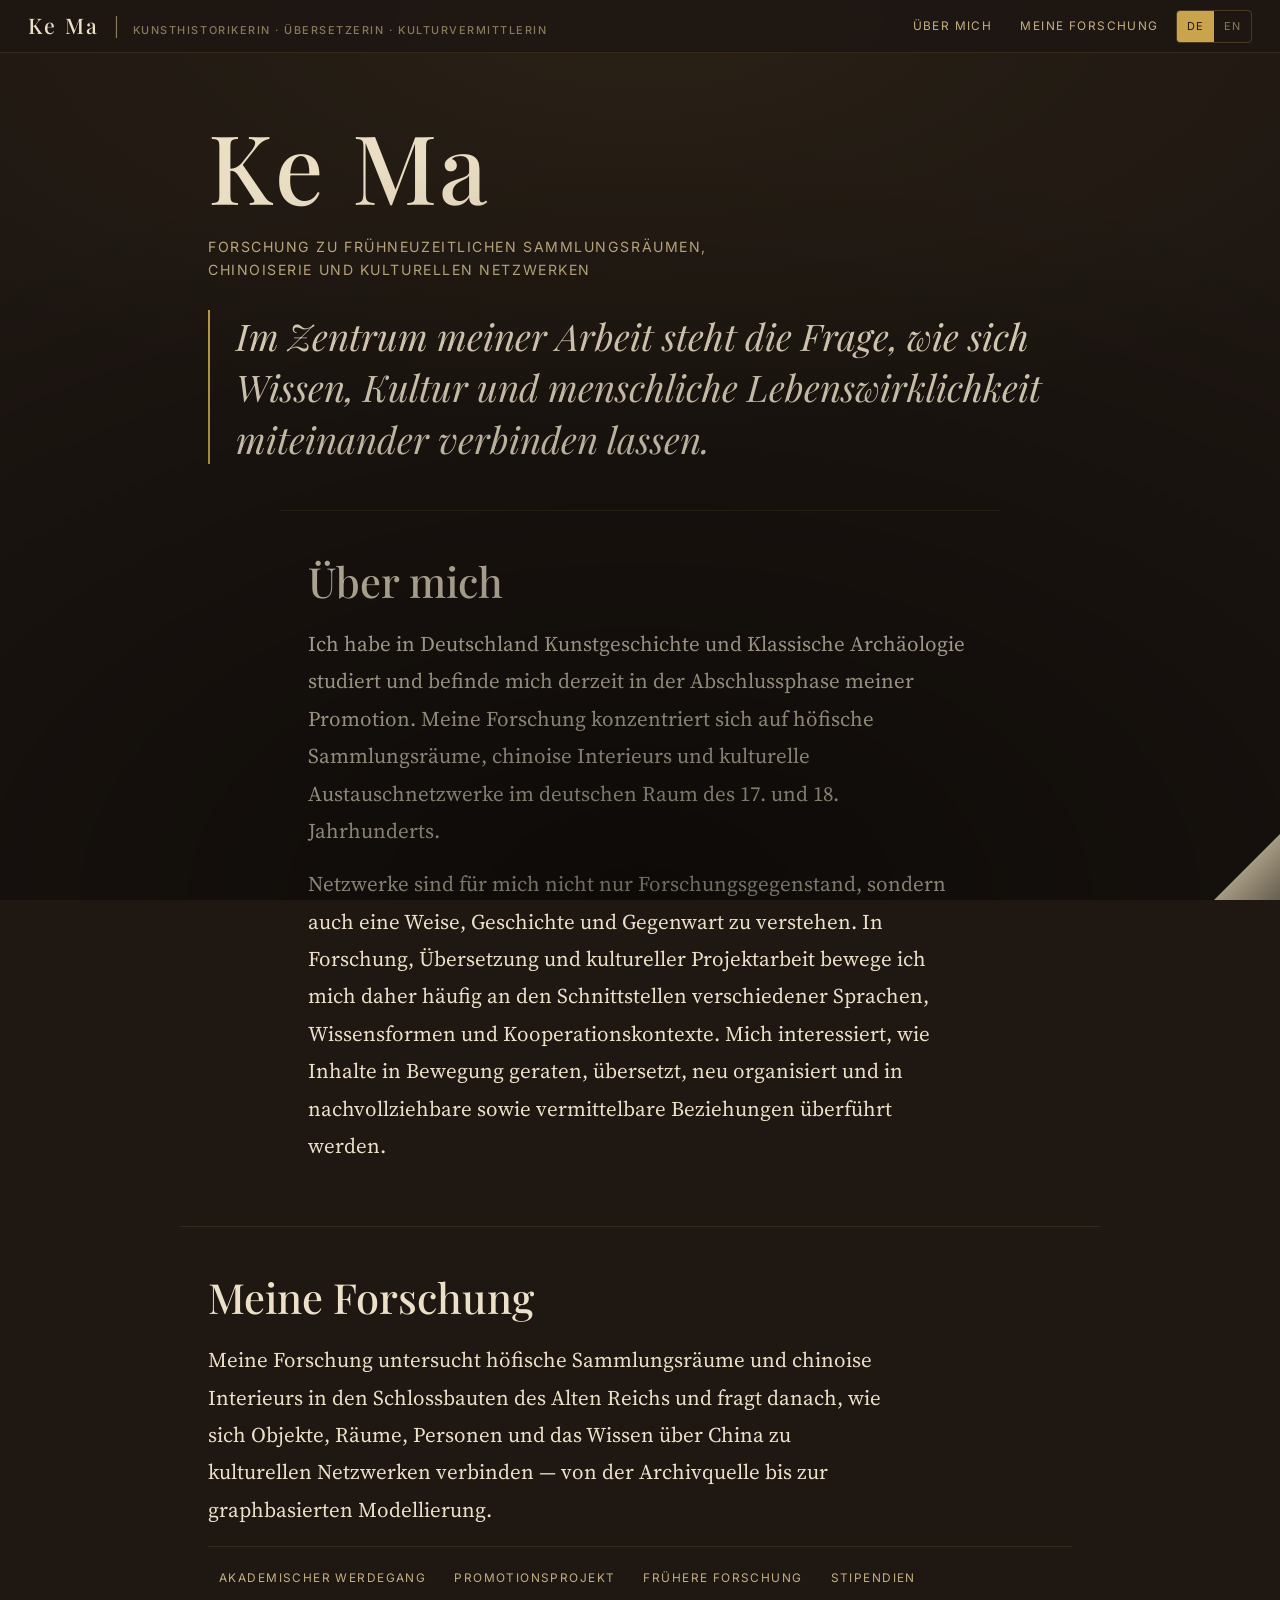
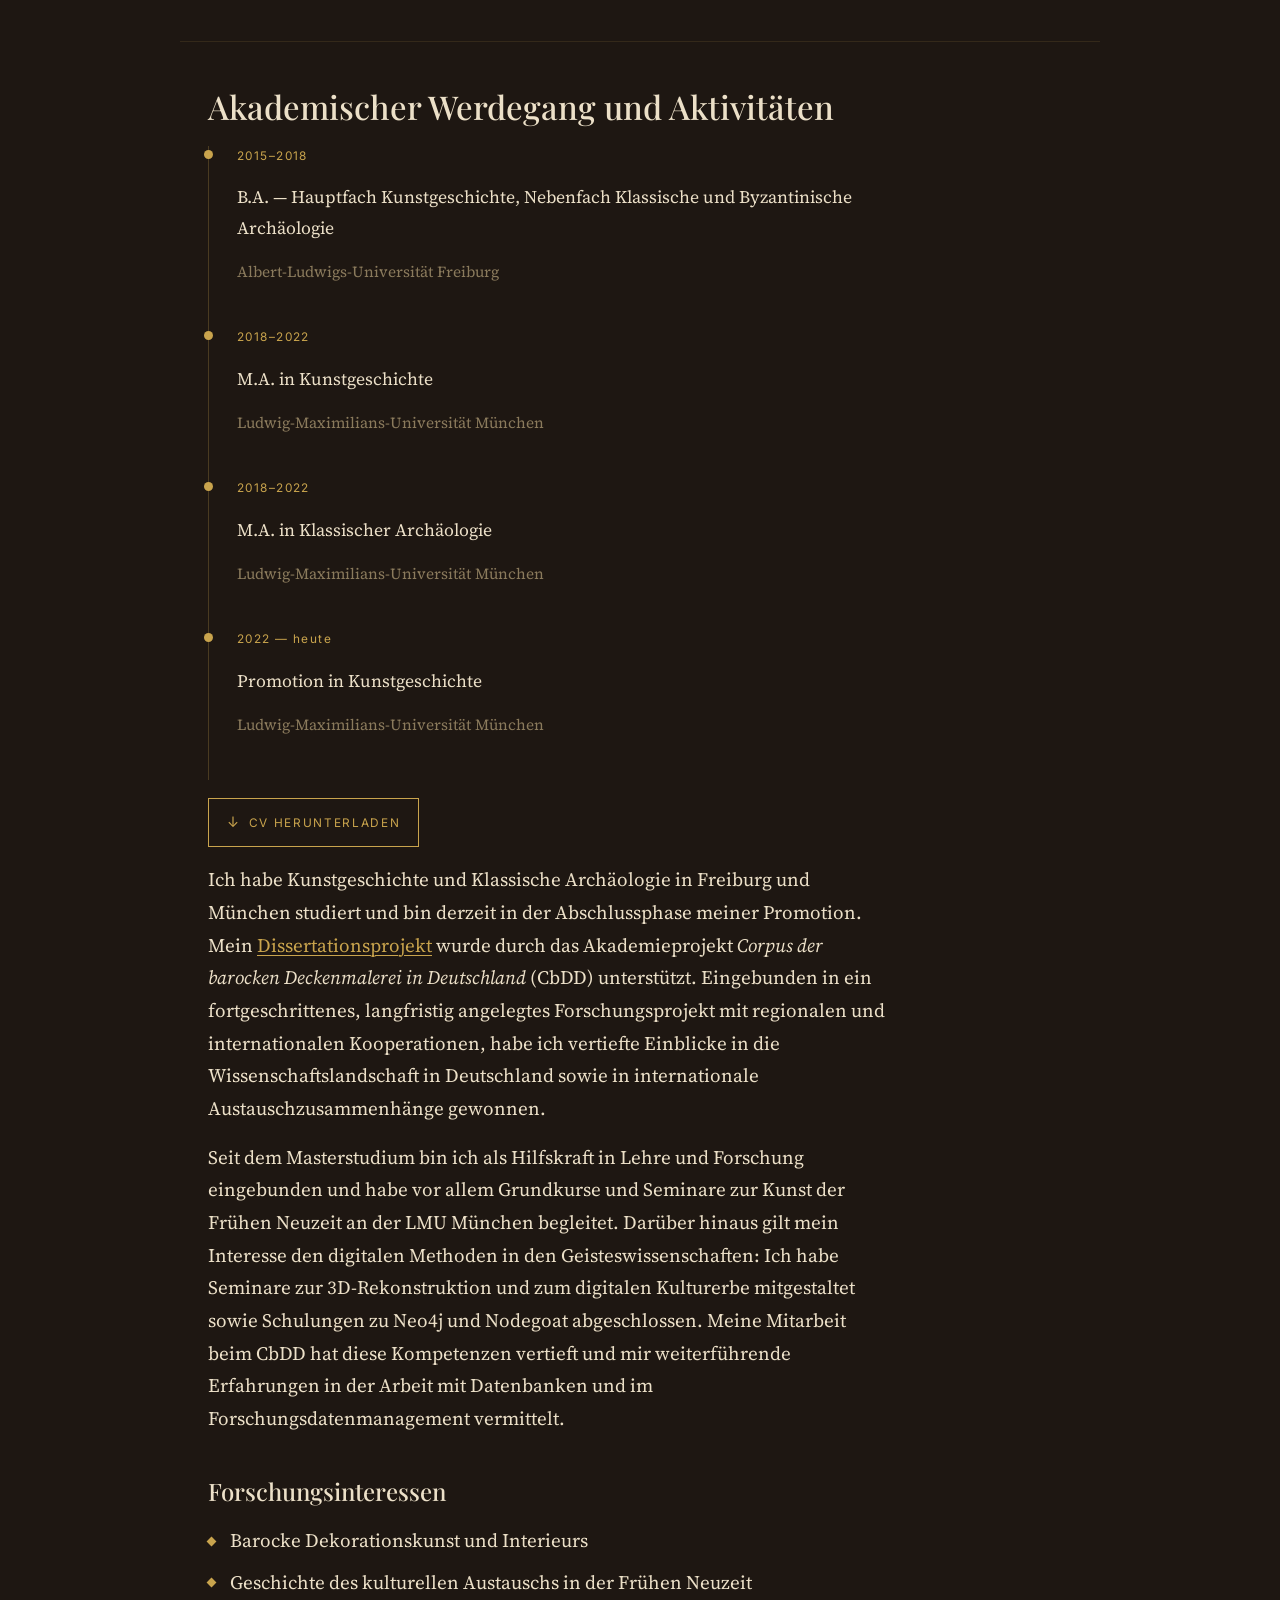
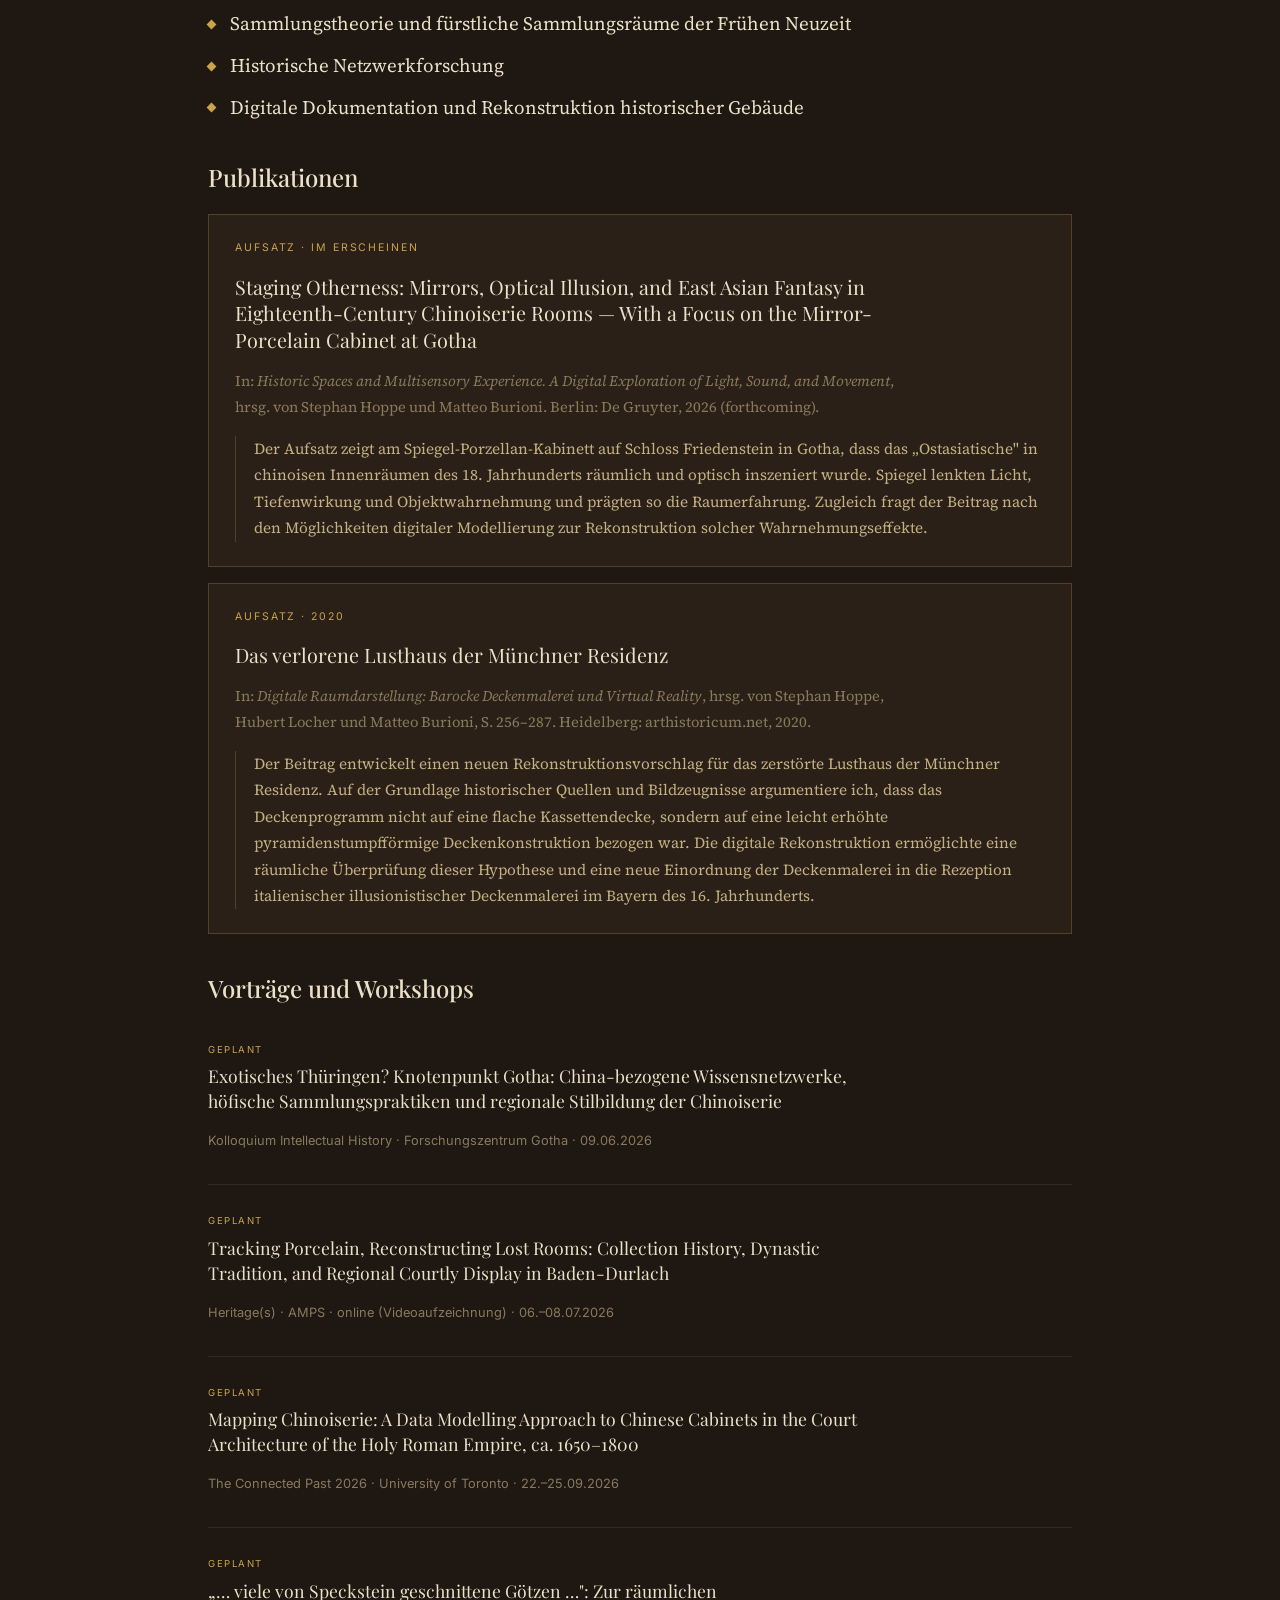
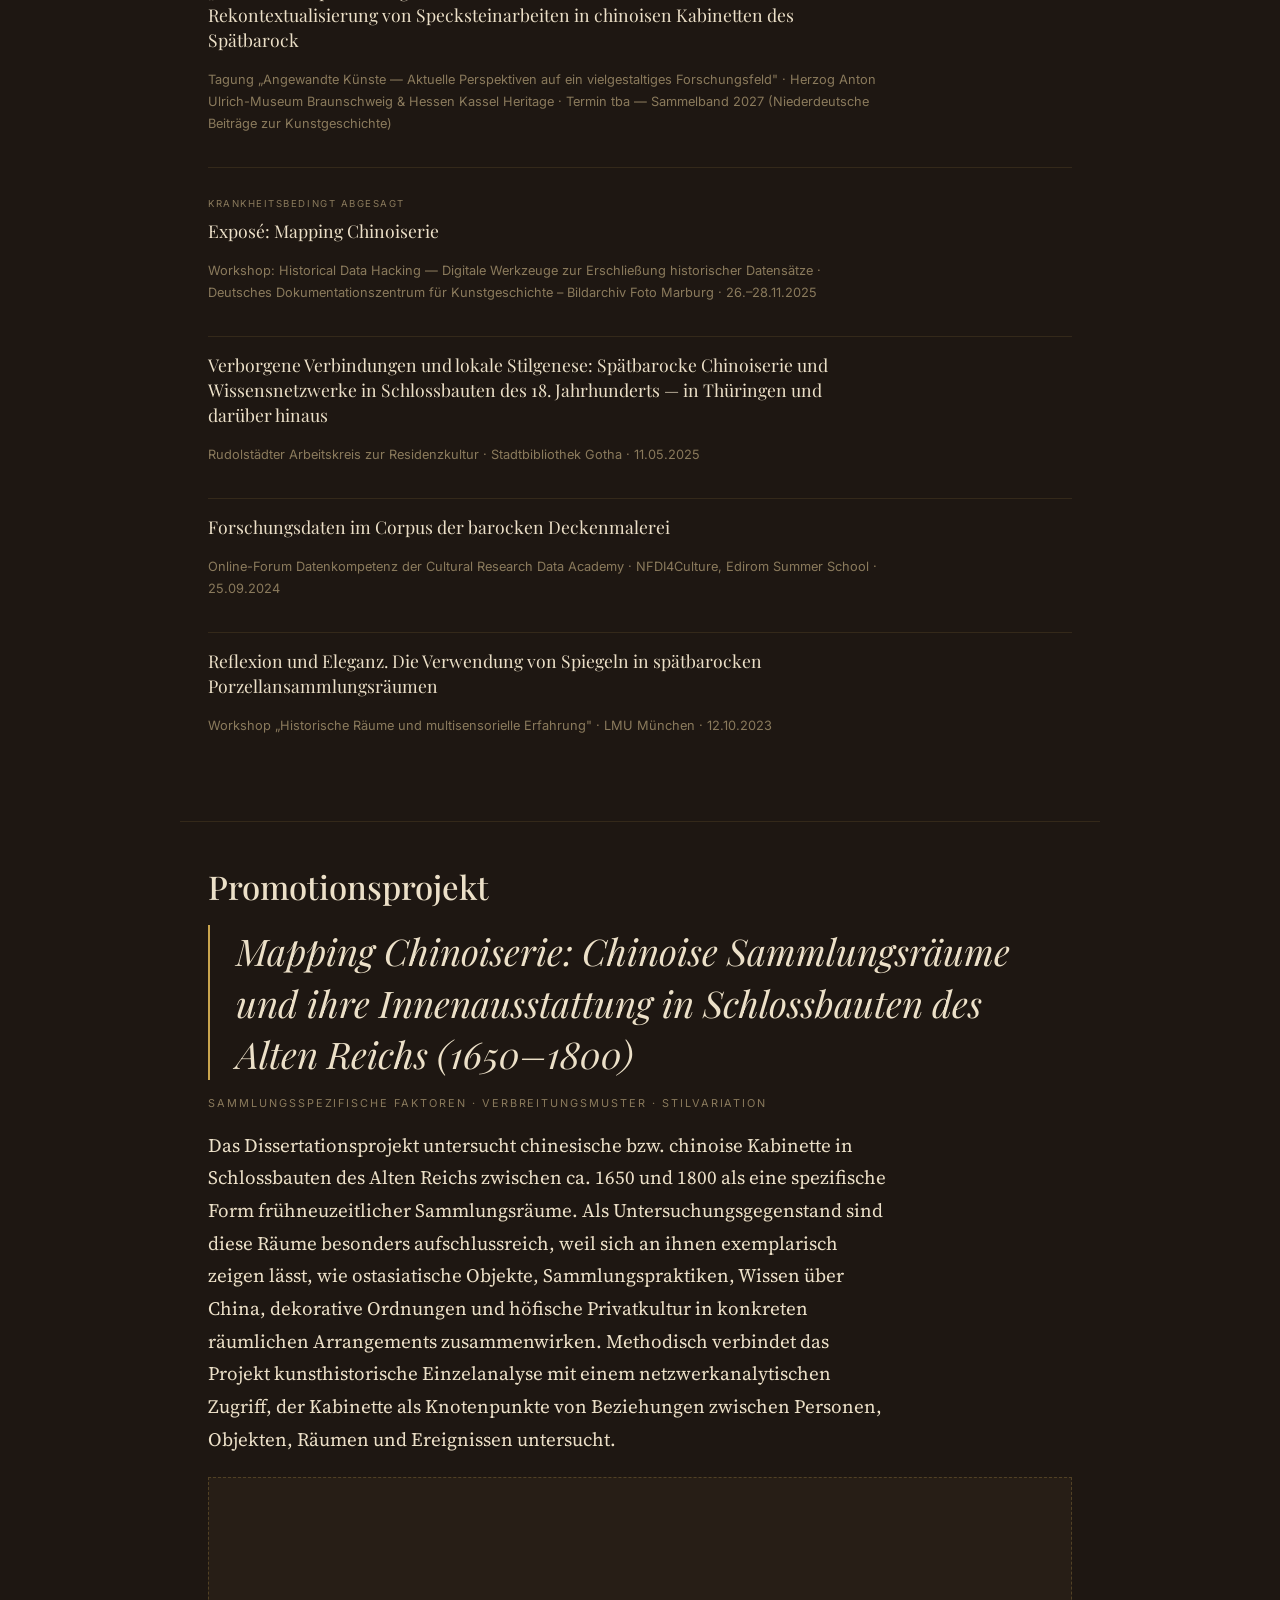
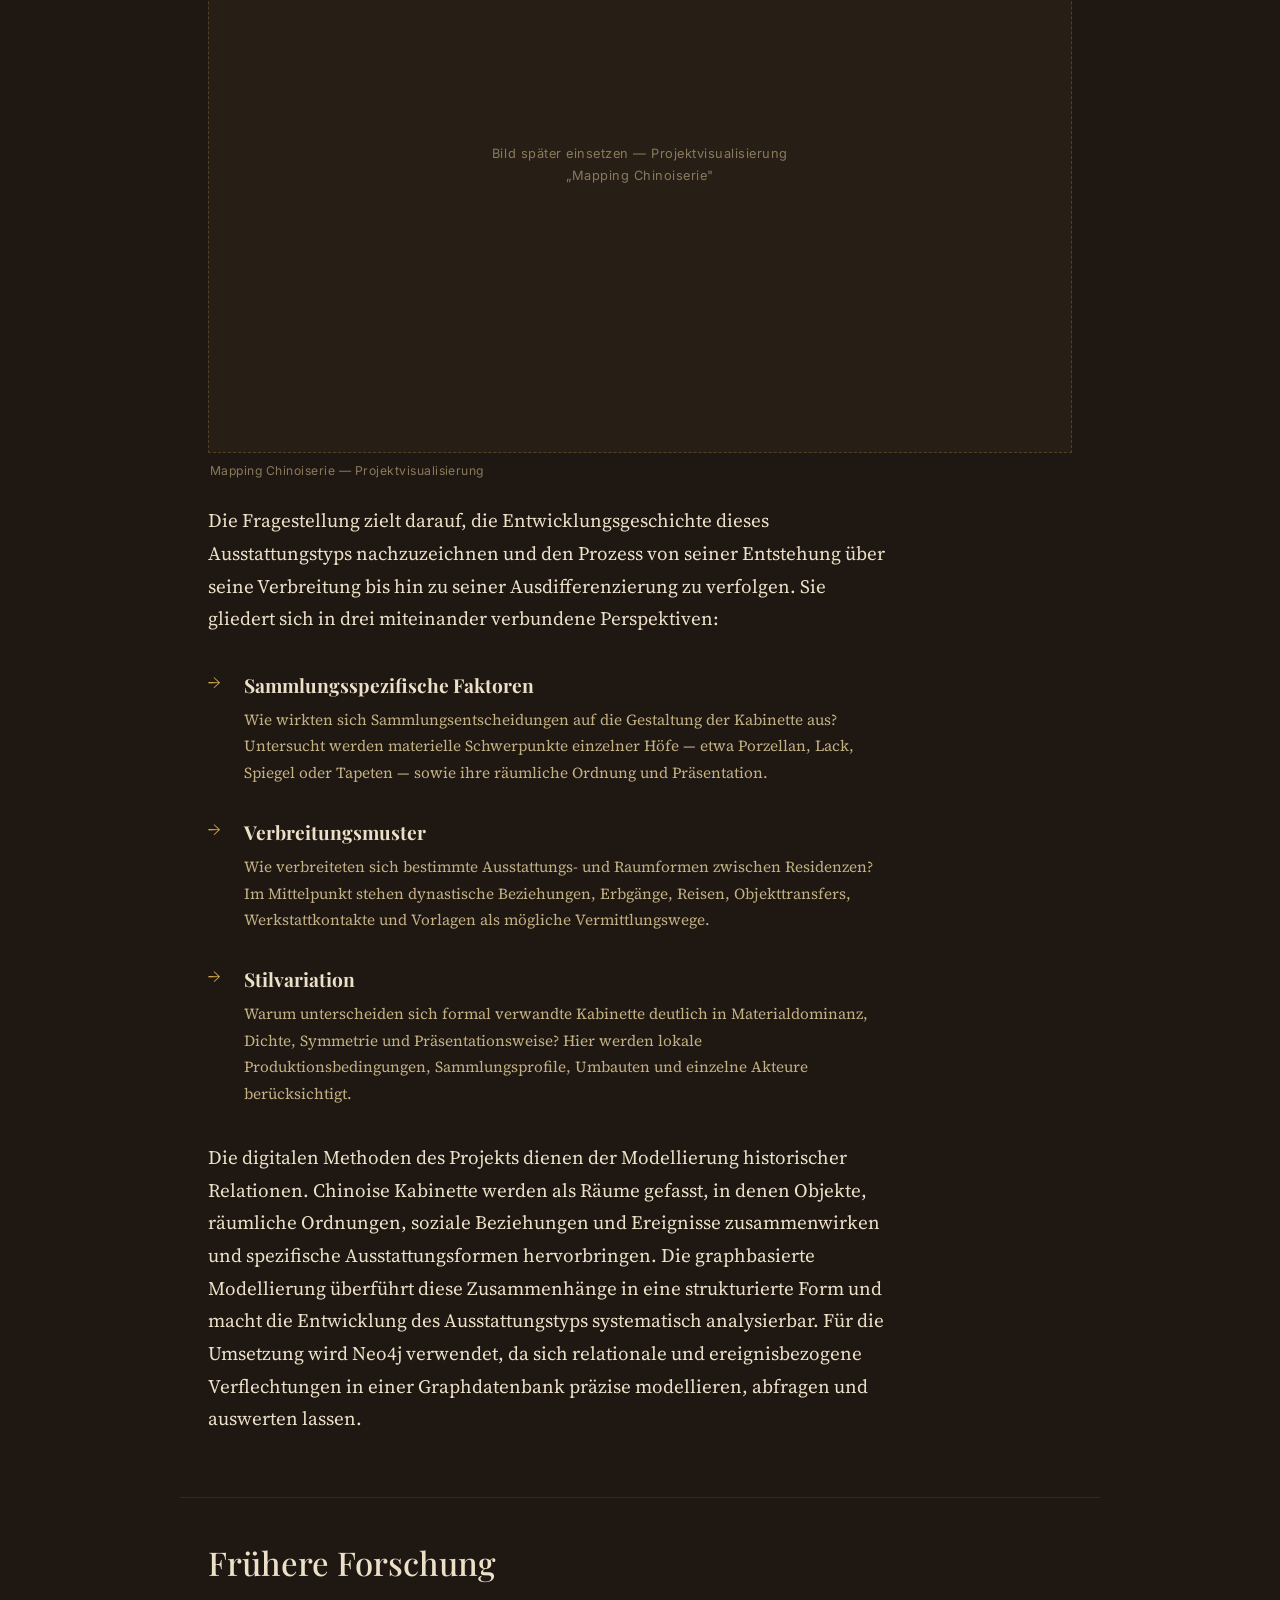
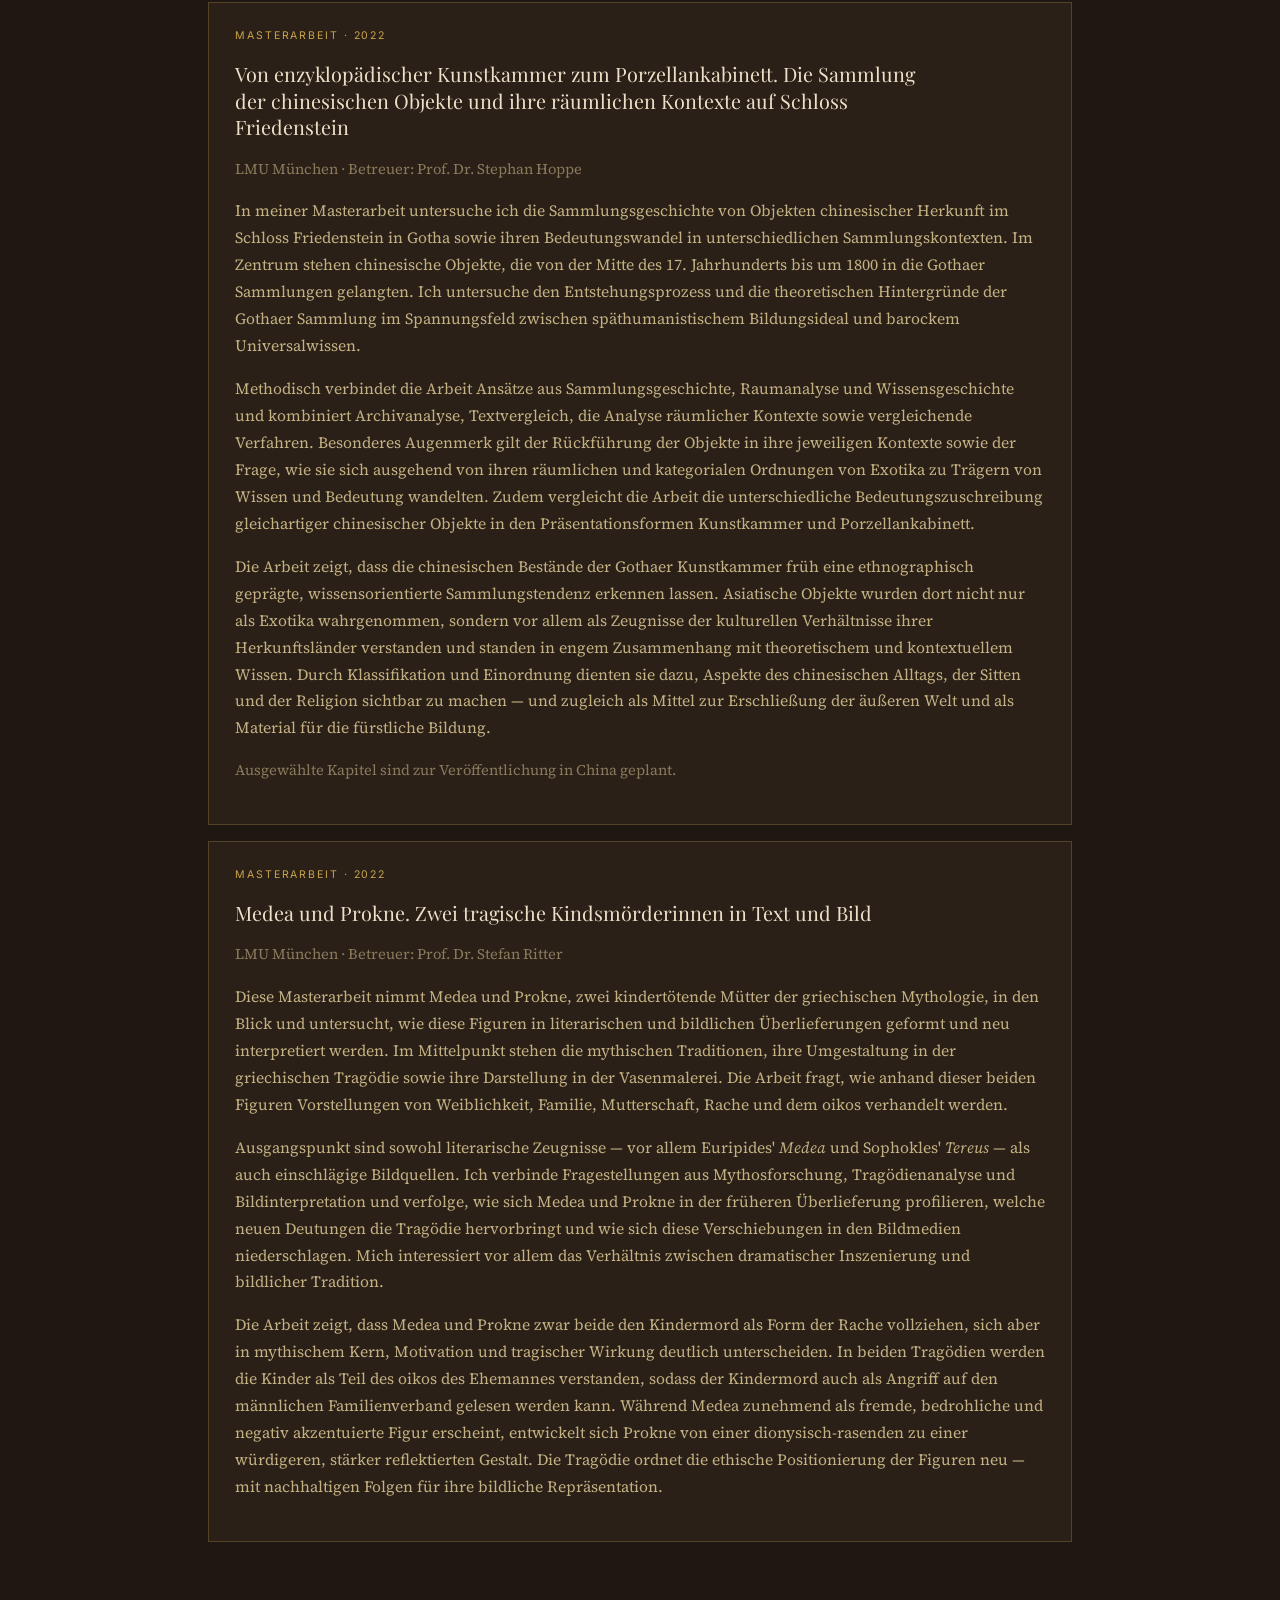
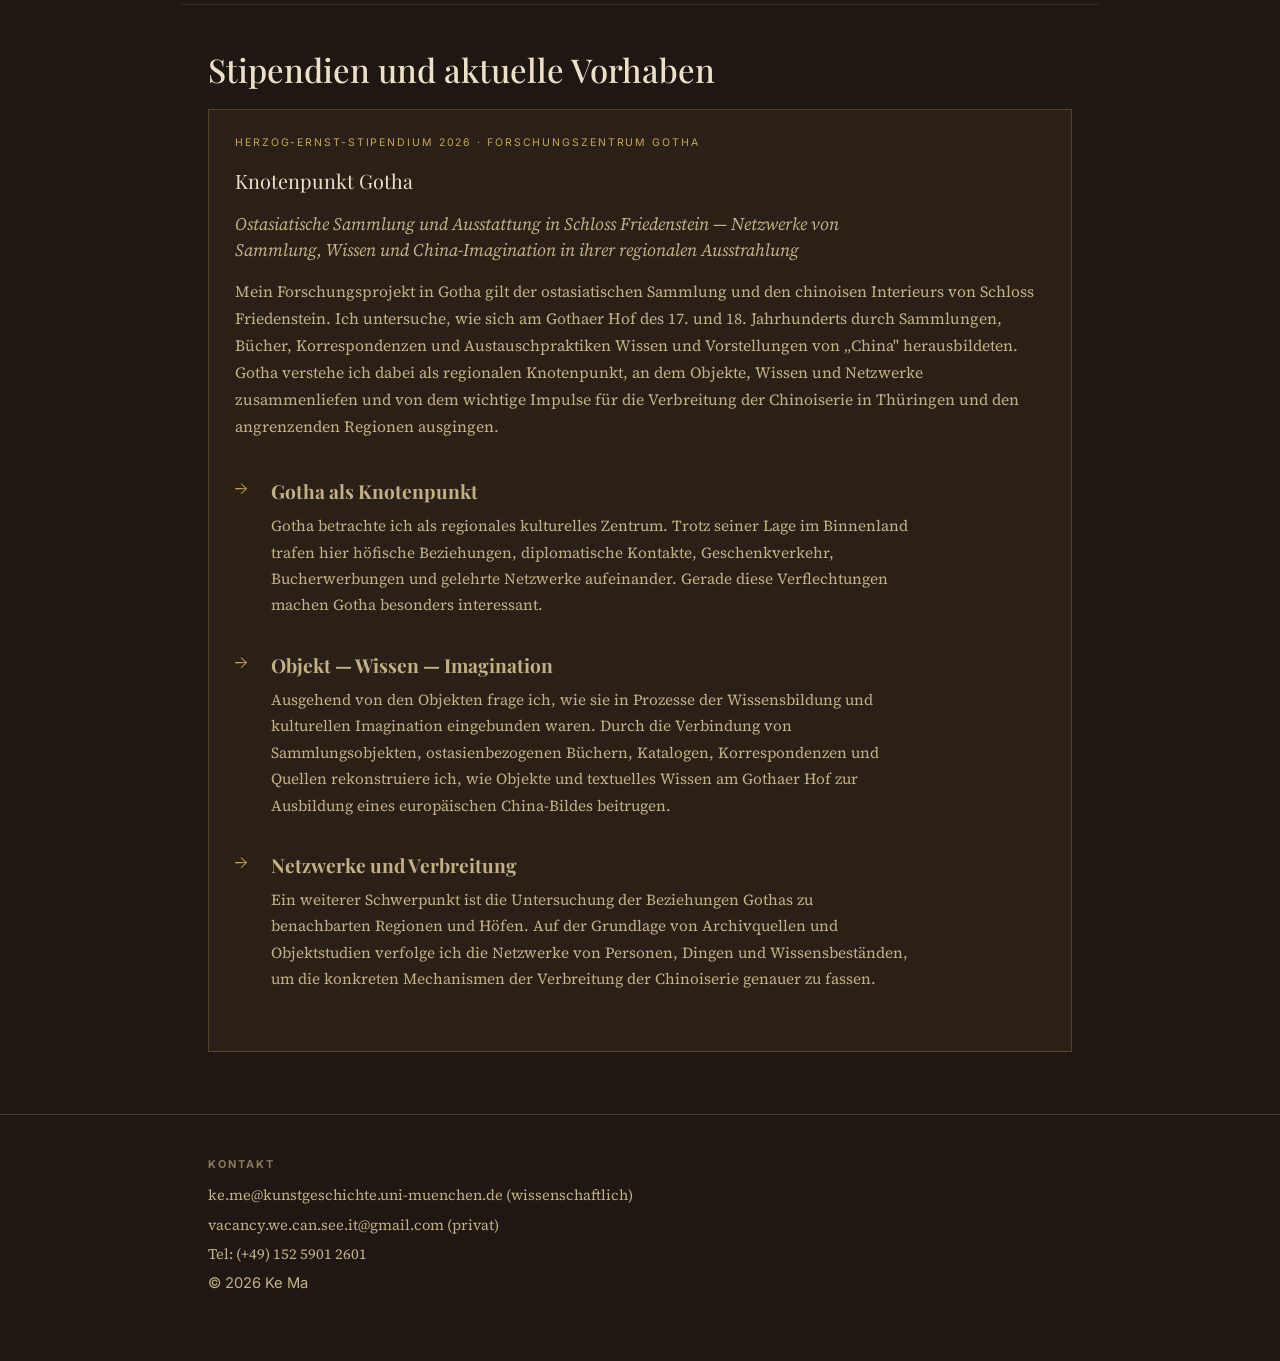
==== commit 36cfc991: "Neuer Vortrag: Angewandte Künste (Herzog Anton Ulrich-Museum Braunschweig) Co-Authored-By: Claude Op" ====
--- a/index.html
+++ b/index.html
@@ -208,6 +208,11 @@
           <span class="talk__tag"><span class="lang-de">Geplant</span><span class="lang-en">Forthcoming</span></span>
           <p class="talk__title">Mapping Chinoiserie: A Data Modelling Approach to Chinese Cabinets in the Court Architecture of the Holy Roman Empire, ca. 1650–1800</p>
           <p class="talk__meta">The Connected Past 2026 · University of Toronto · 22.–25.09.2026</p>
+        </div>
+        <div class="talk">
+          <span class="talk__tag"><span class="lang-de">Geplant</span><span class="lang-en">Forthcoming</span></span>
+          <p class="talk__title">„… viele von Speckstein geschnittene Götzen …": Zur räumlichen Rekontextualisierung von Specksteinarbeiten in chinoisen Kabinetten des Spätbarock</p>
+          <p class="talk__meta">Tagung „Angewandte Künste — Aktuelle Perspektiven auf ein vielgestaltiges Forschungsfeld" · Herzog Anton Ulrich-Museum Braunschweig &amp; Hessen Kassel Heritage · Termin tba — Sammelband 2027 (Niederdeutsche Beiträge zur Kunstgeschichte)</p>
         </div>
         <div class="talk">
           <span class="talk__tag talk__tag--off"><span class="lang-de">Krankheitsbedingt abgesagt</span><span class="lang-en">Cancelled due to illness</span></span>
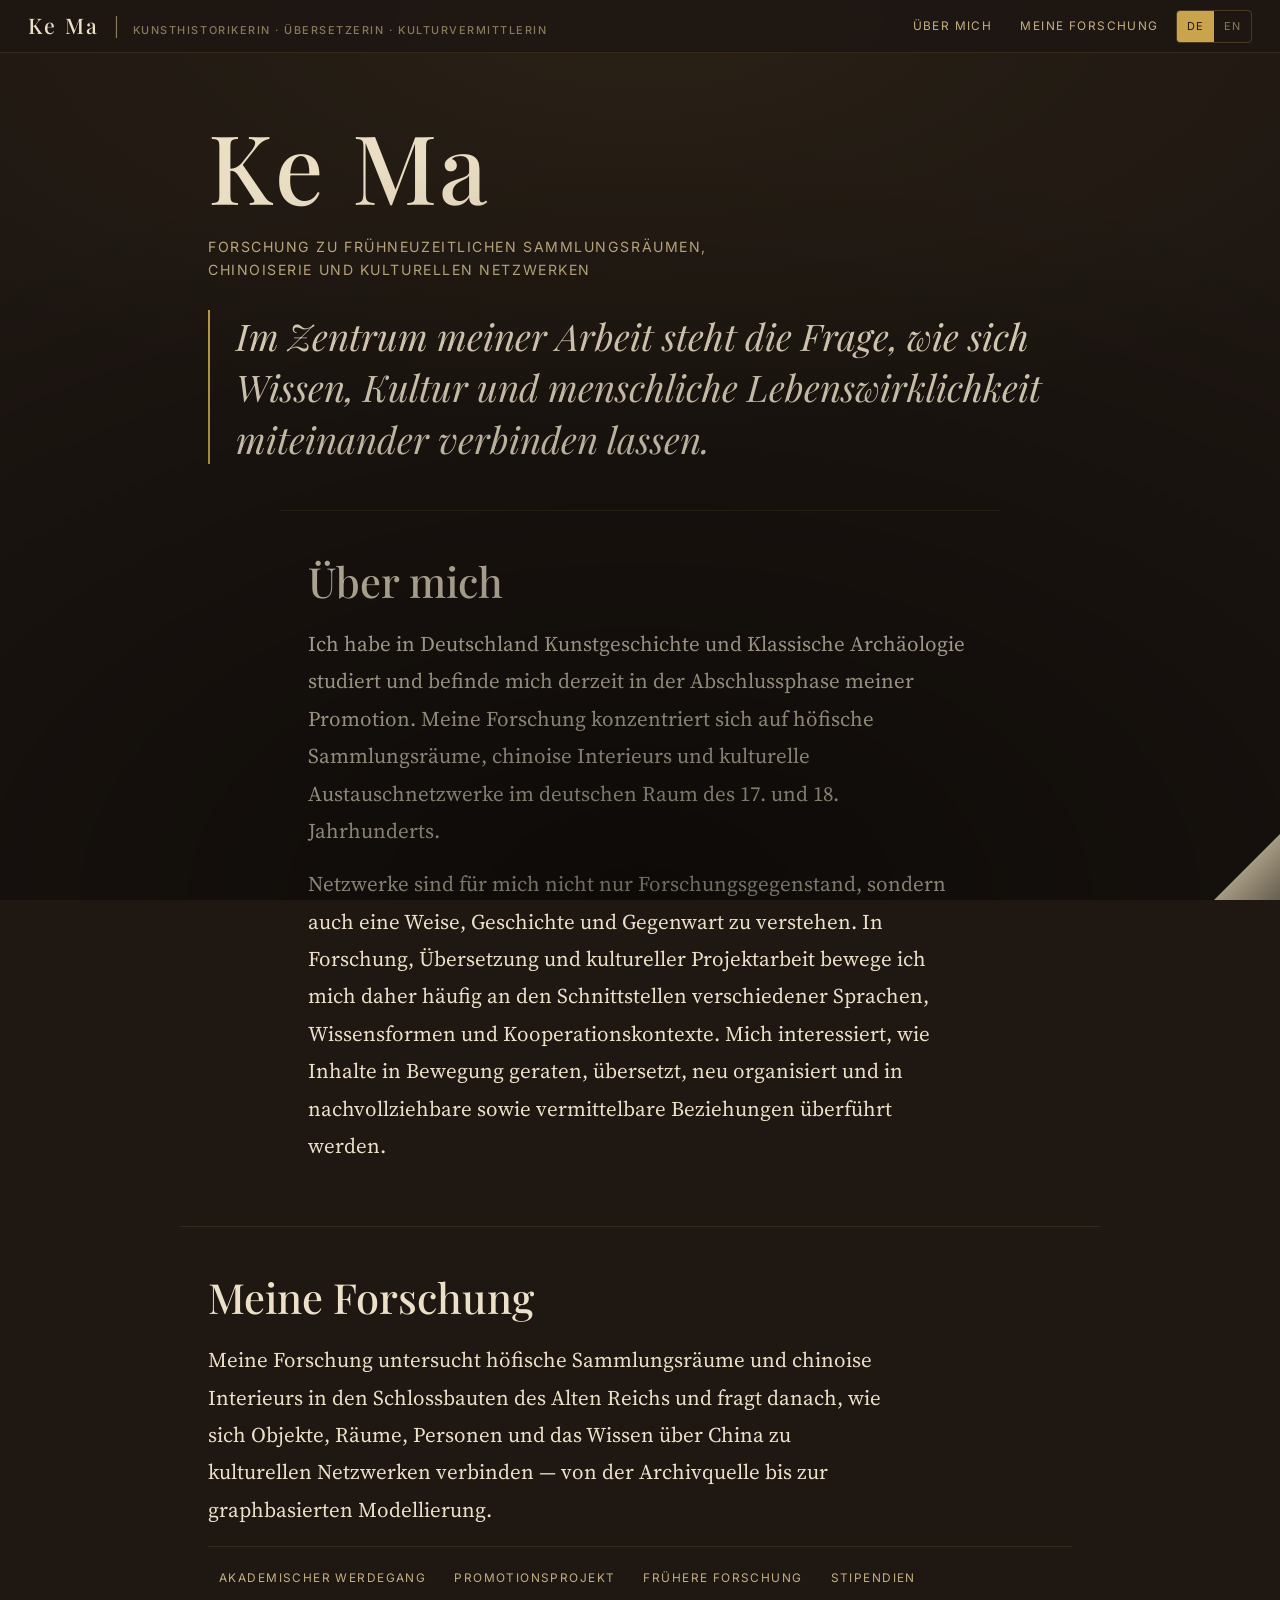
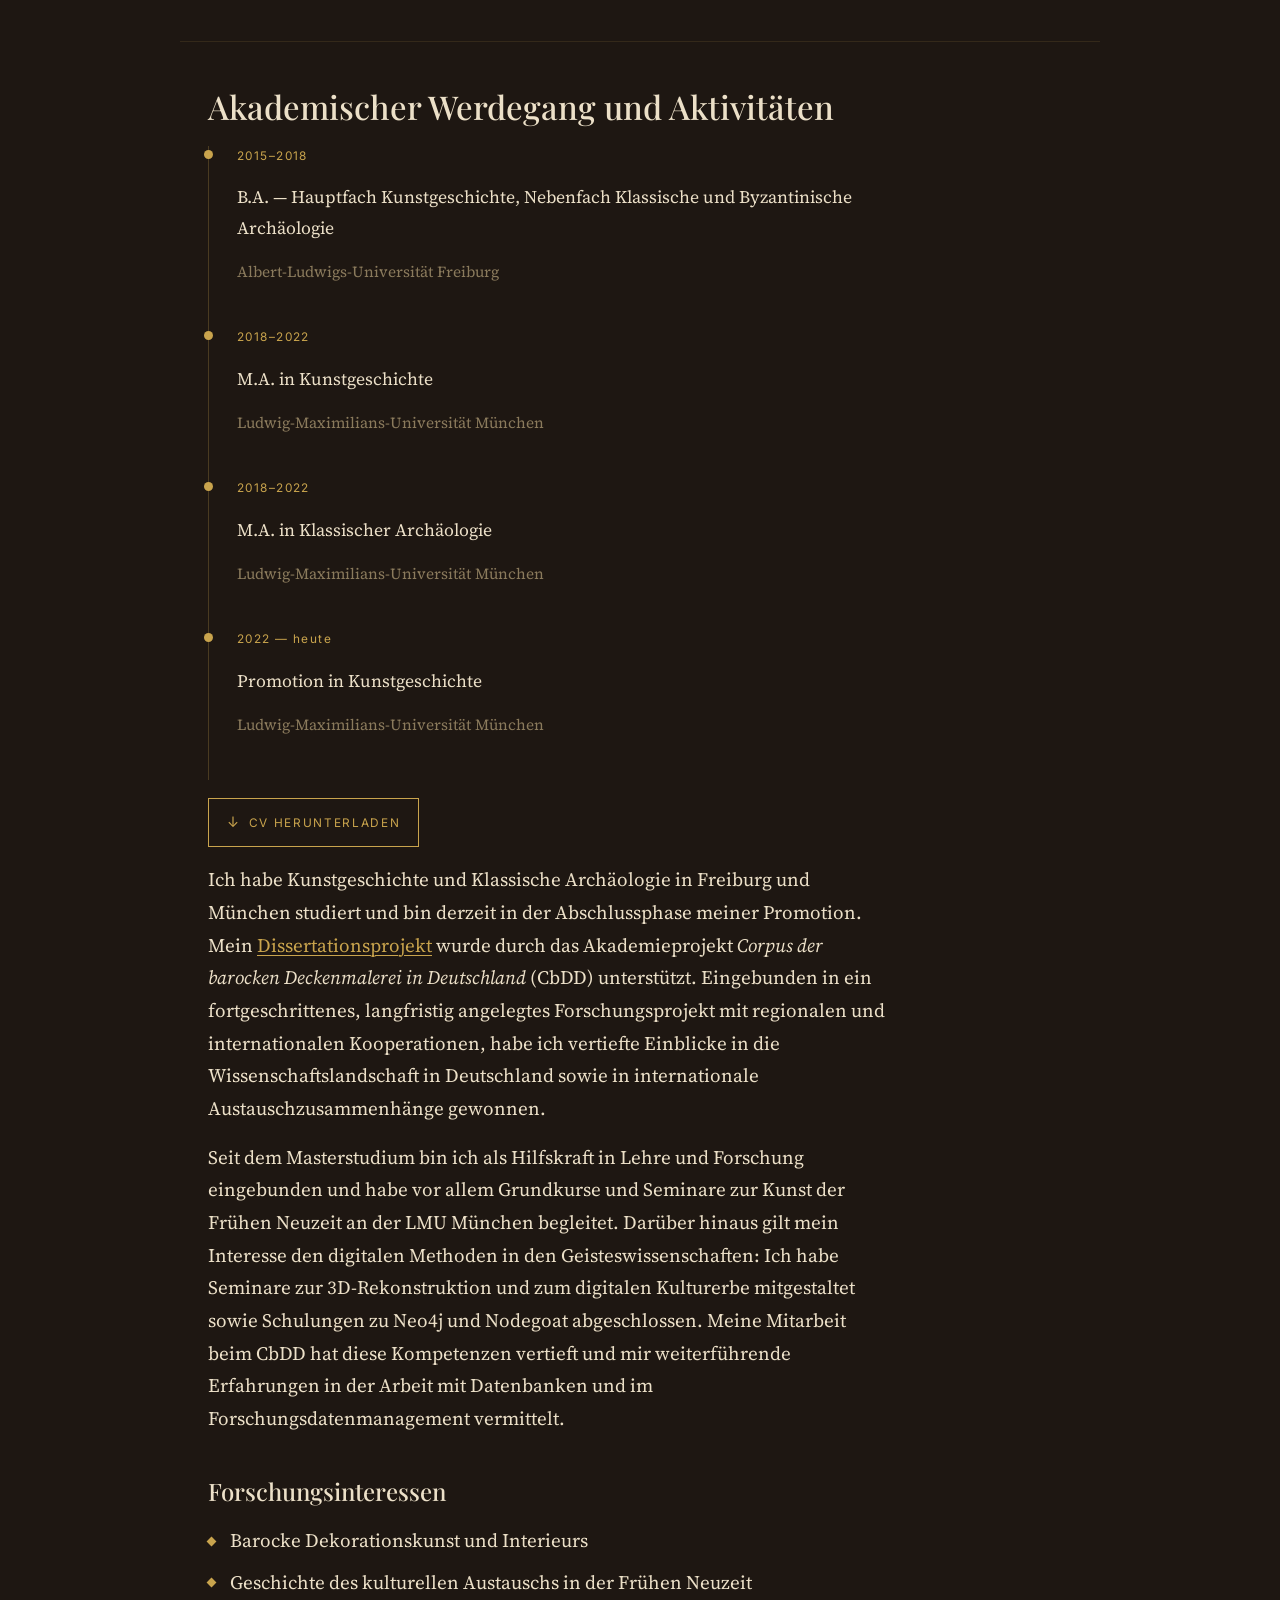
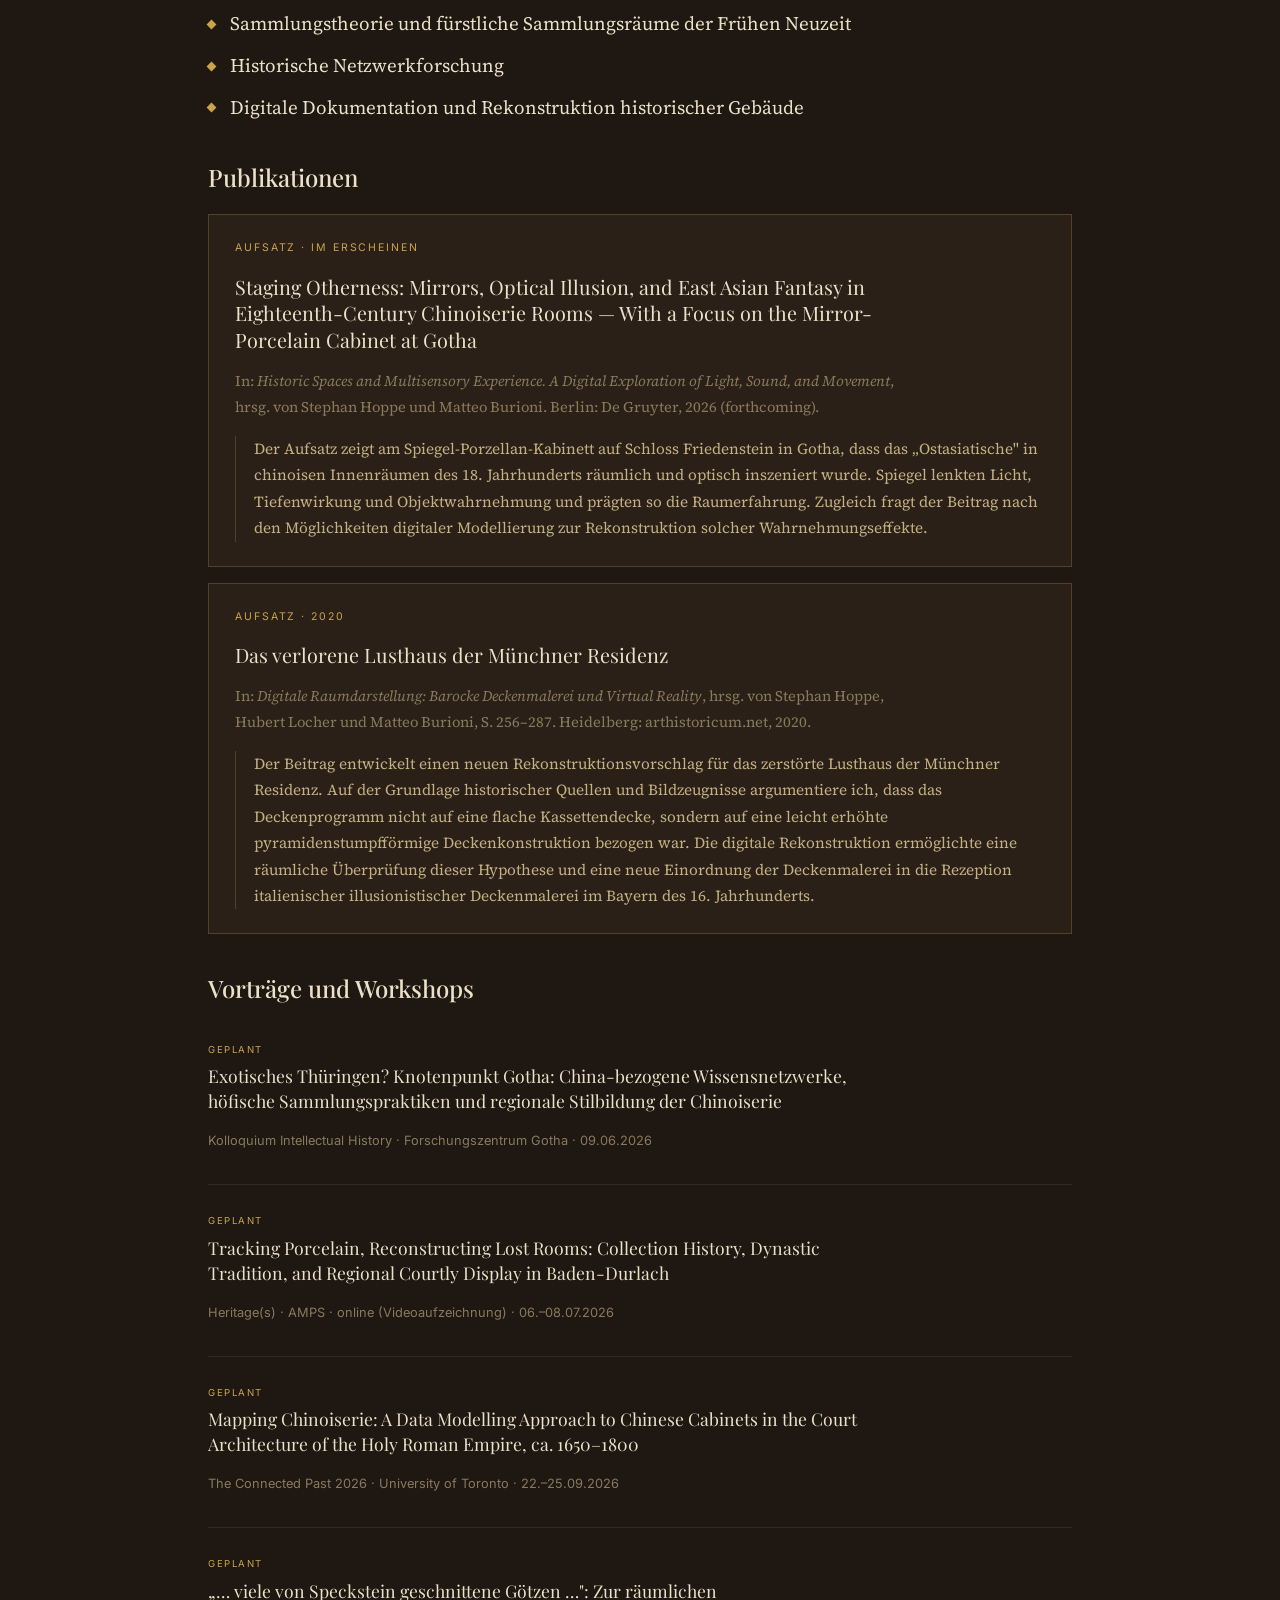
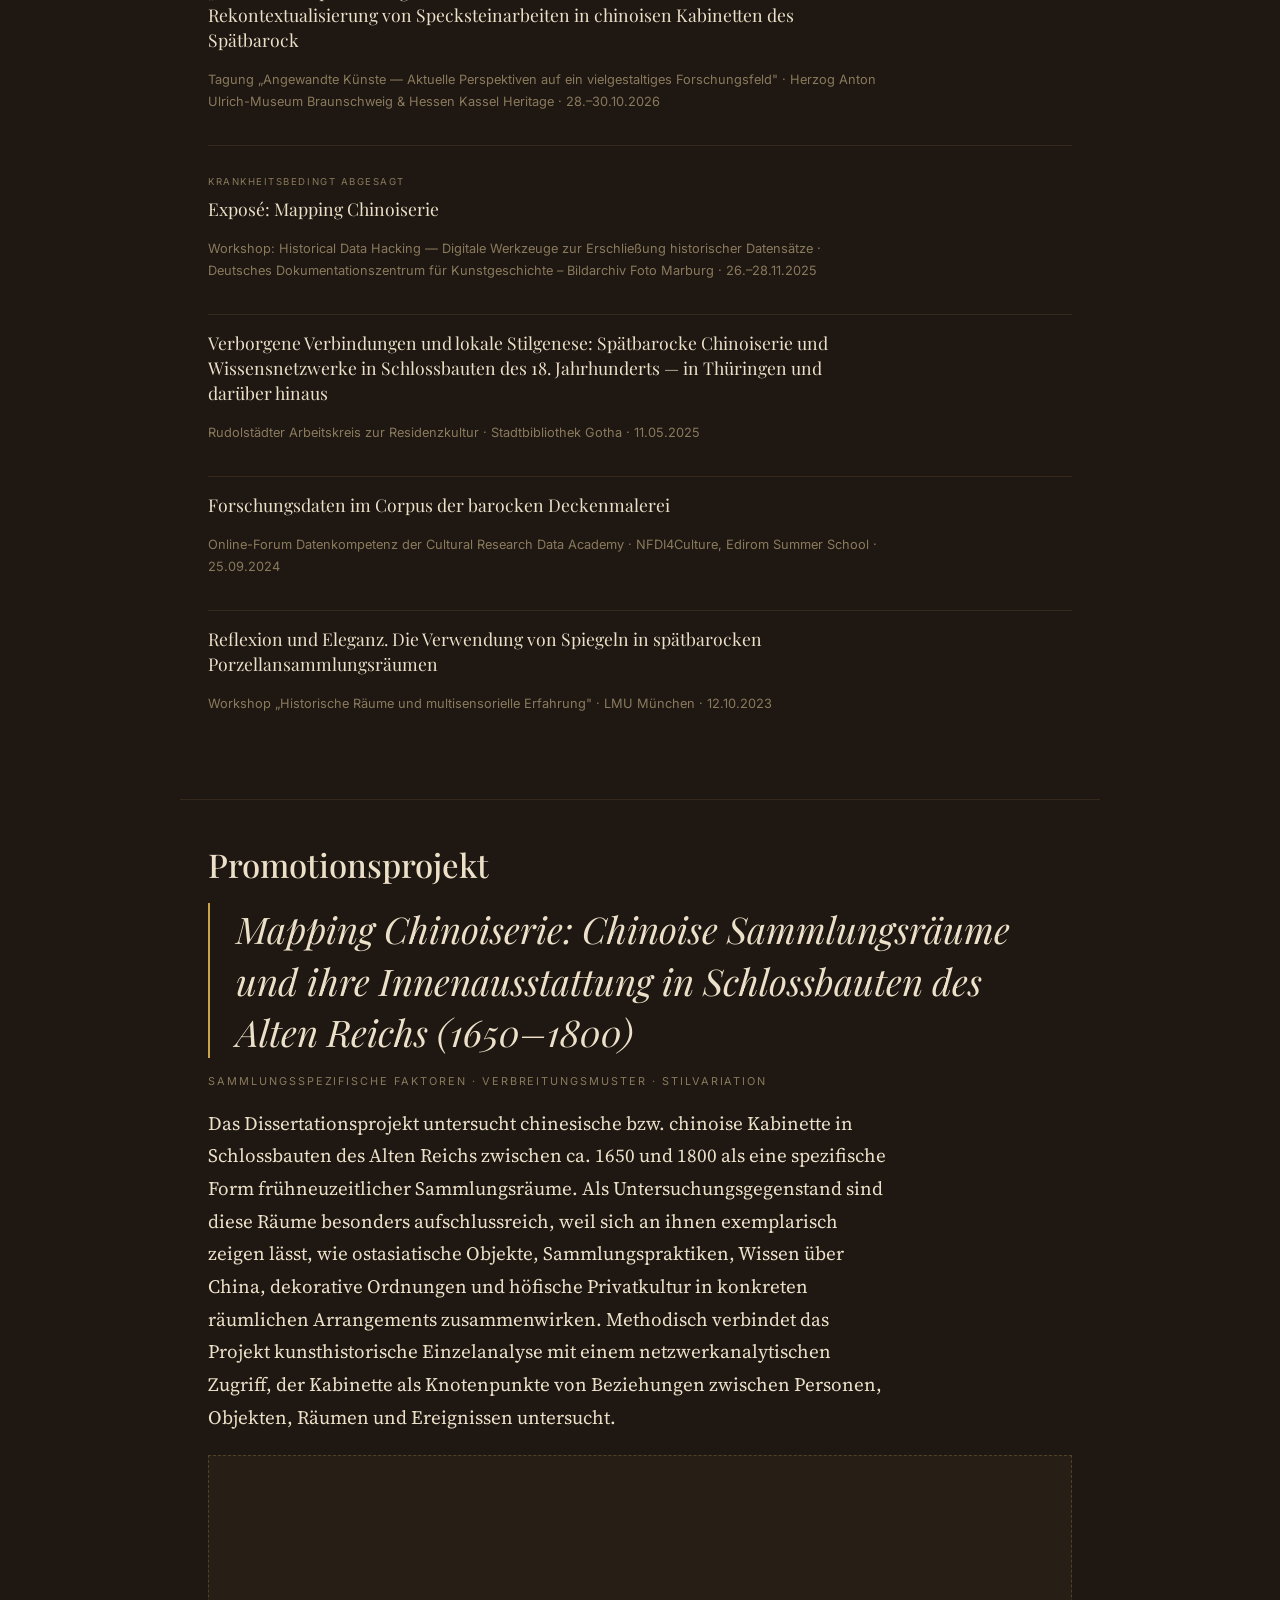
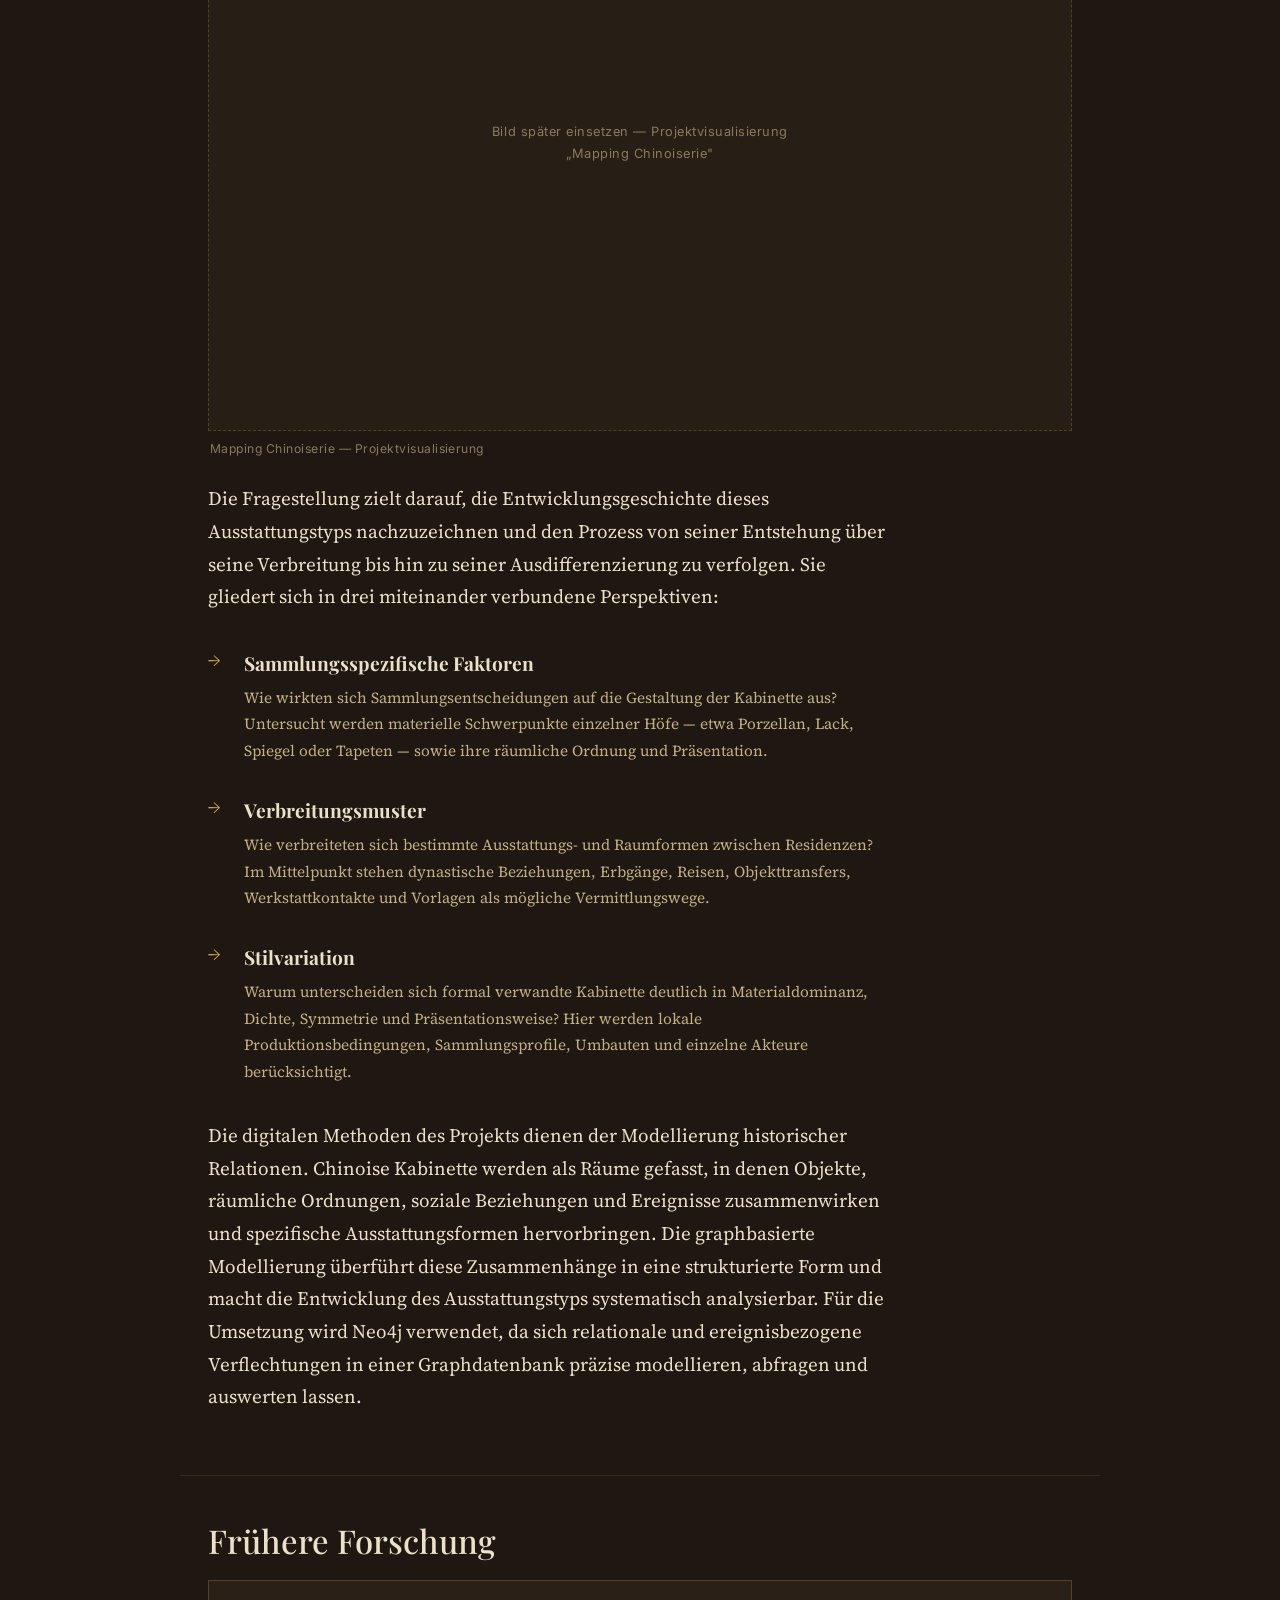
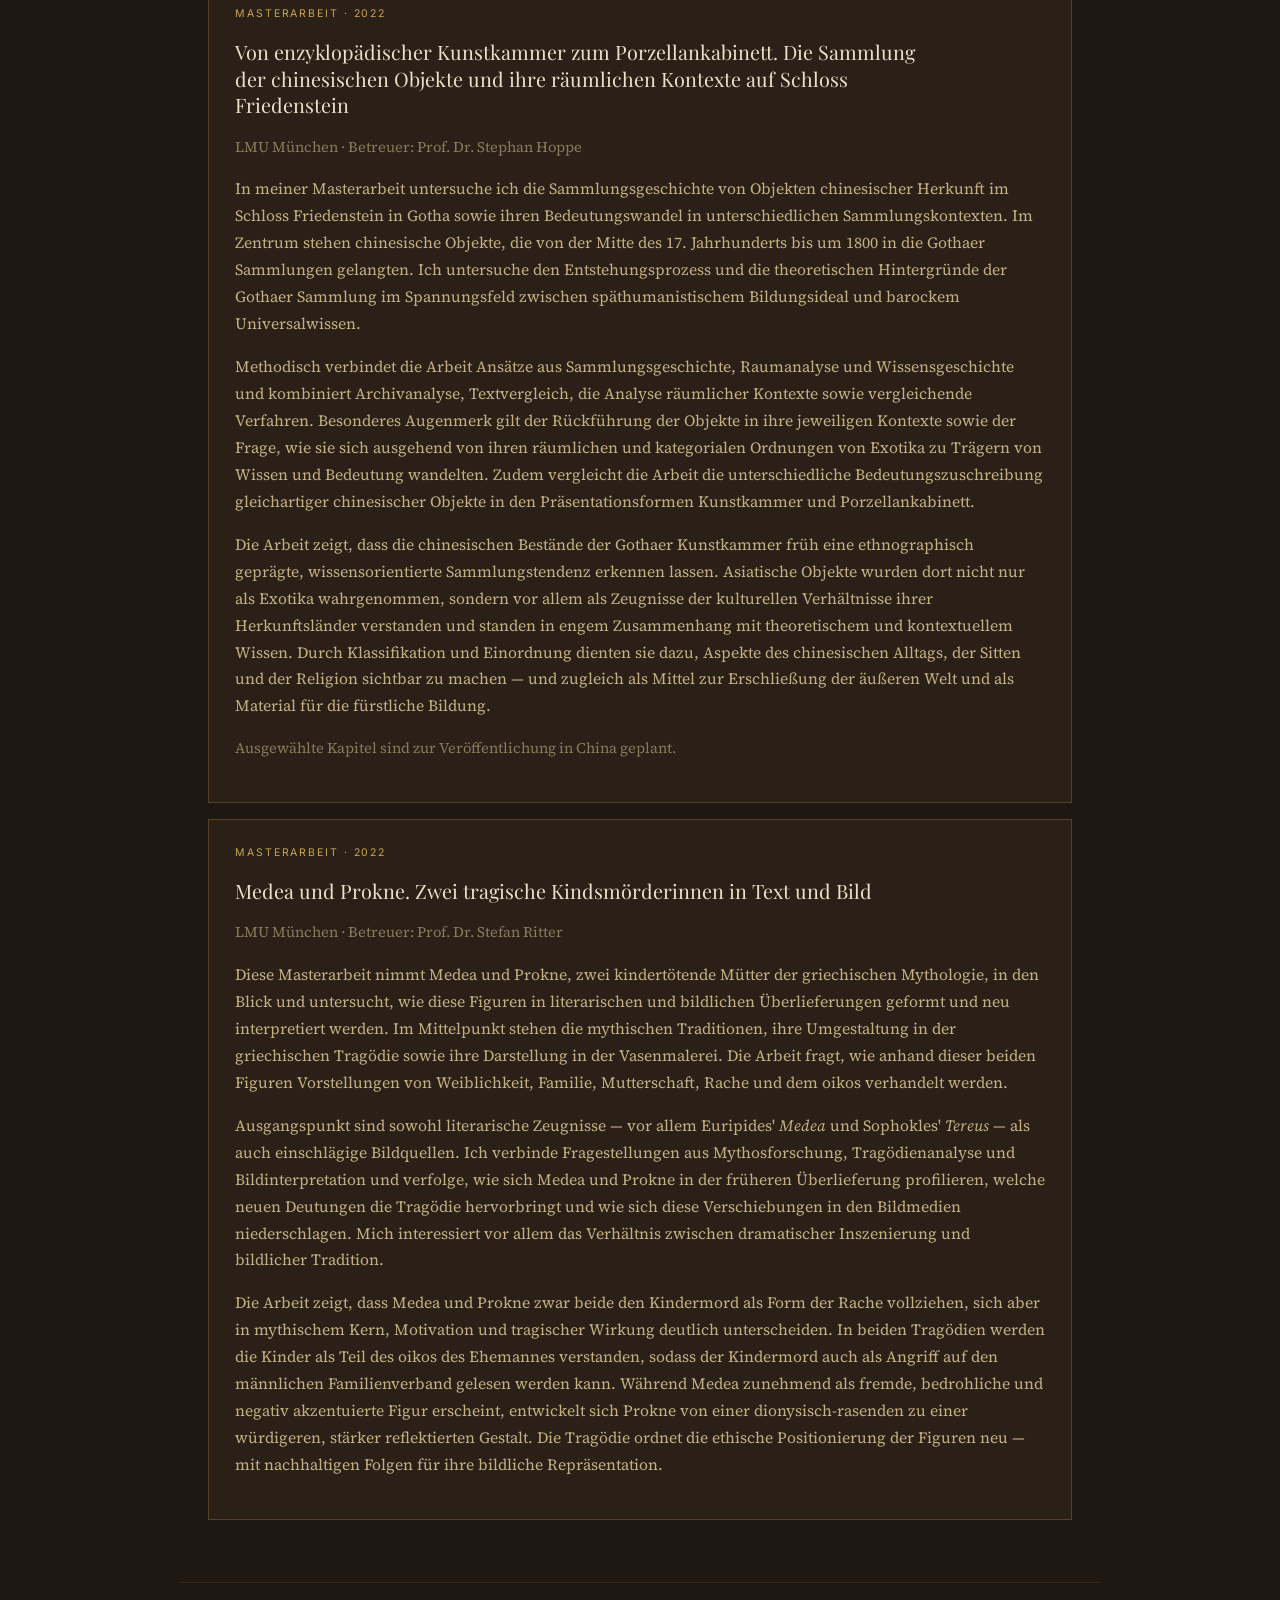
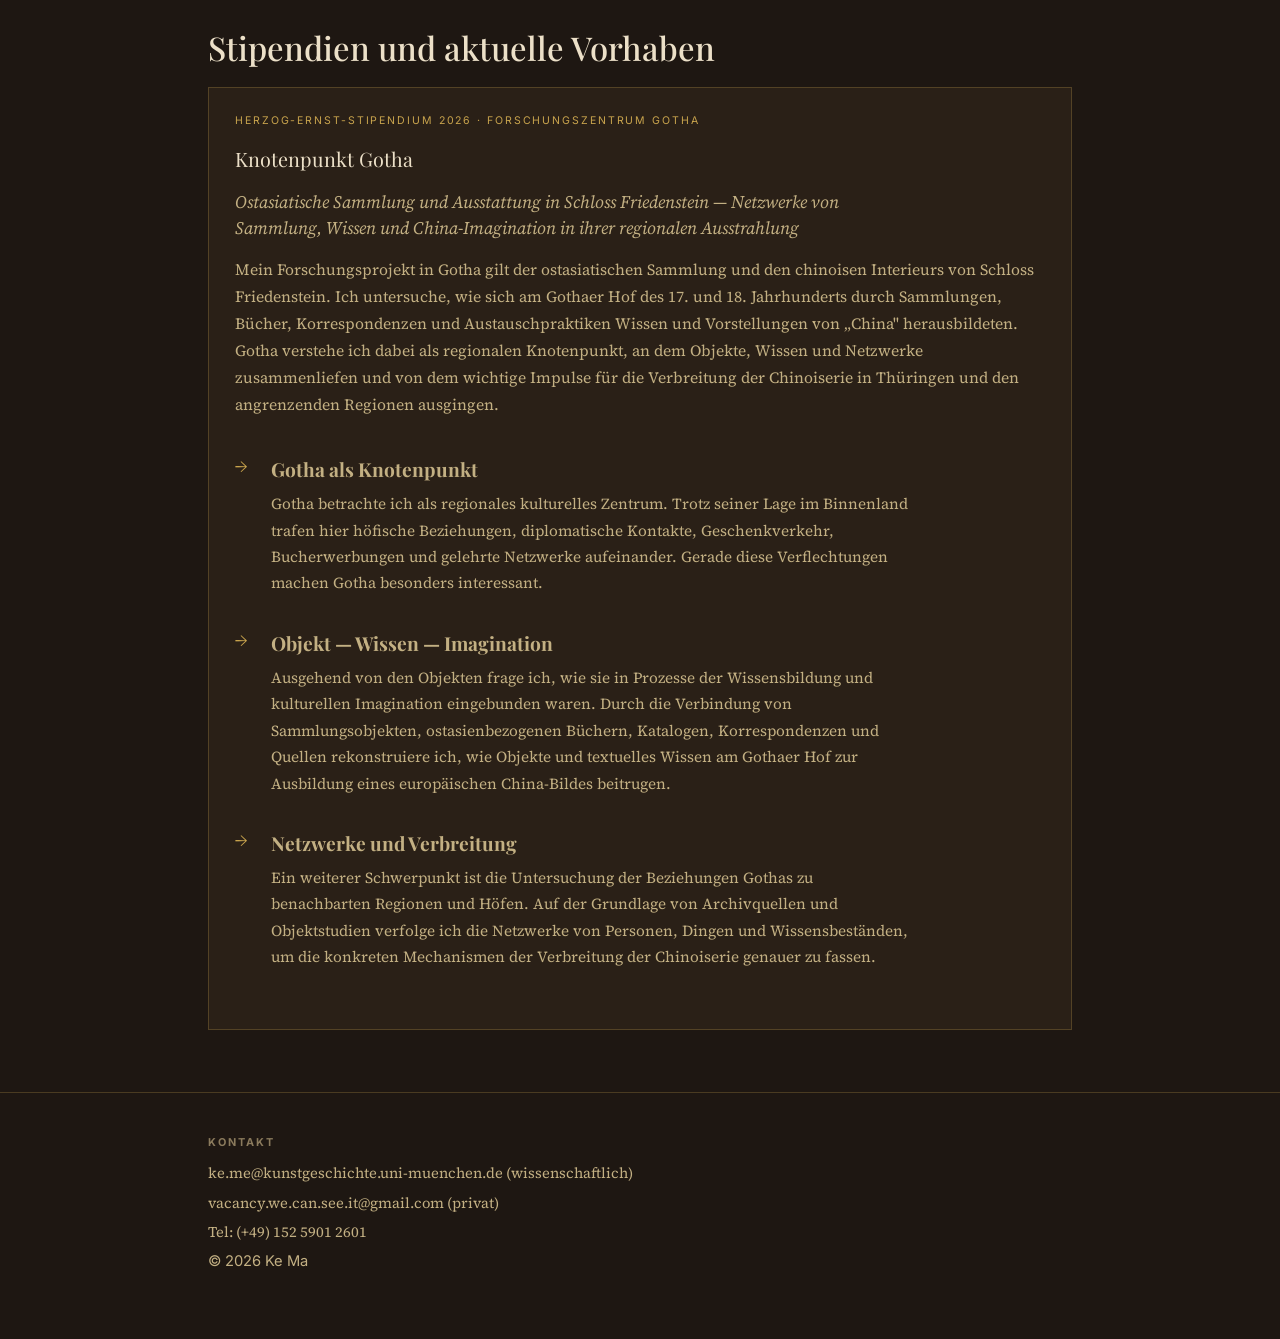
==== commit f29b102d: "Datum für Angewandte-Künste-Tagung: 28.–30.10.2026 Co-Authored-By: Claude Opus 4.7 (1M context) <nor" ====
--- a/index.html
+++ b/index.html
@@ -212,7 +212,7 @@
         <div class="talk">
           <span class="talk__tag"><span class="lang-de">Geplant</span><span class="lang-en">Forthcoming</span></span>
           <p class="talk__title">„… viele von Speckstein geschnittene Götzen …": Zur räumlichen Rekontextualisierung von Specksteinarbeiten in chinoisen Kabinetten des Spätbarock</p>
-          <p class="talk__meta">Tagung „Angewandte Künste — Aktuelle Perspektiven auf ein vielgestaltiges Forschungsfeld" · Herzog Anton Ulrich-Museum Braunschweig &amp; Hessen Kassel Heritage · Termin tba — Sammelband 2027 (Niederdeutsche Beiträge zur Kunstgeschichte)</p>
+          <p class="talk__meta">Tagung „Angewandte Künste — Aktuelle Perspektiven auf ein vielgestaltiges Forschungsfeld" · Herzog Anton Ulrich-Museum Braunschweig &amp; Hessen Kassel Heritage · 28.–30.10.2026</p>
         </div>
         <div class="talk">
           <span class="talk__tag talk__tag--off"><span class="lang-de">Krankheitsbedingt abgesagt</span><span class="lang-en">Cancelled due to illness</span></span>
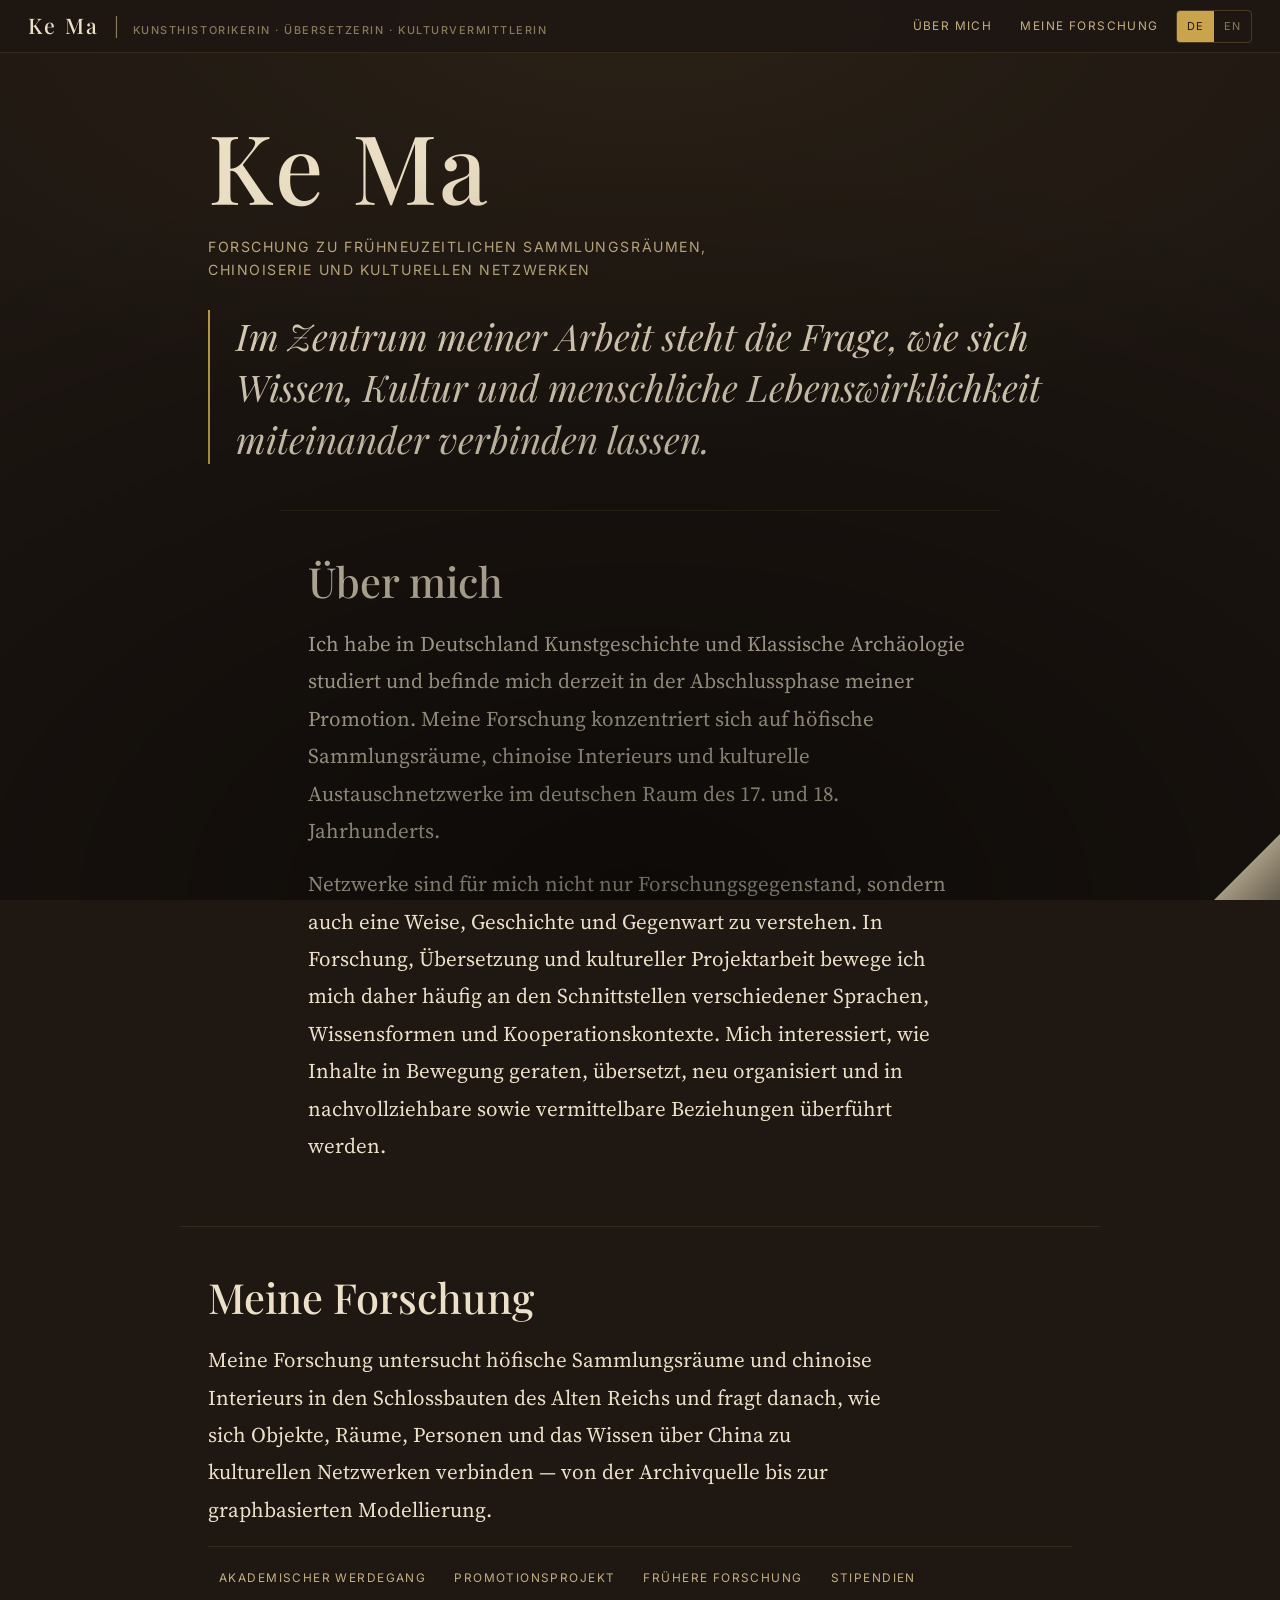
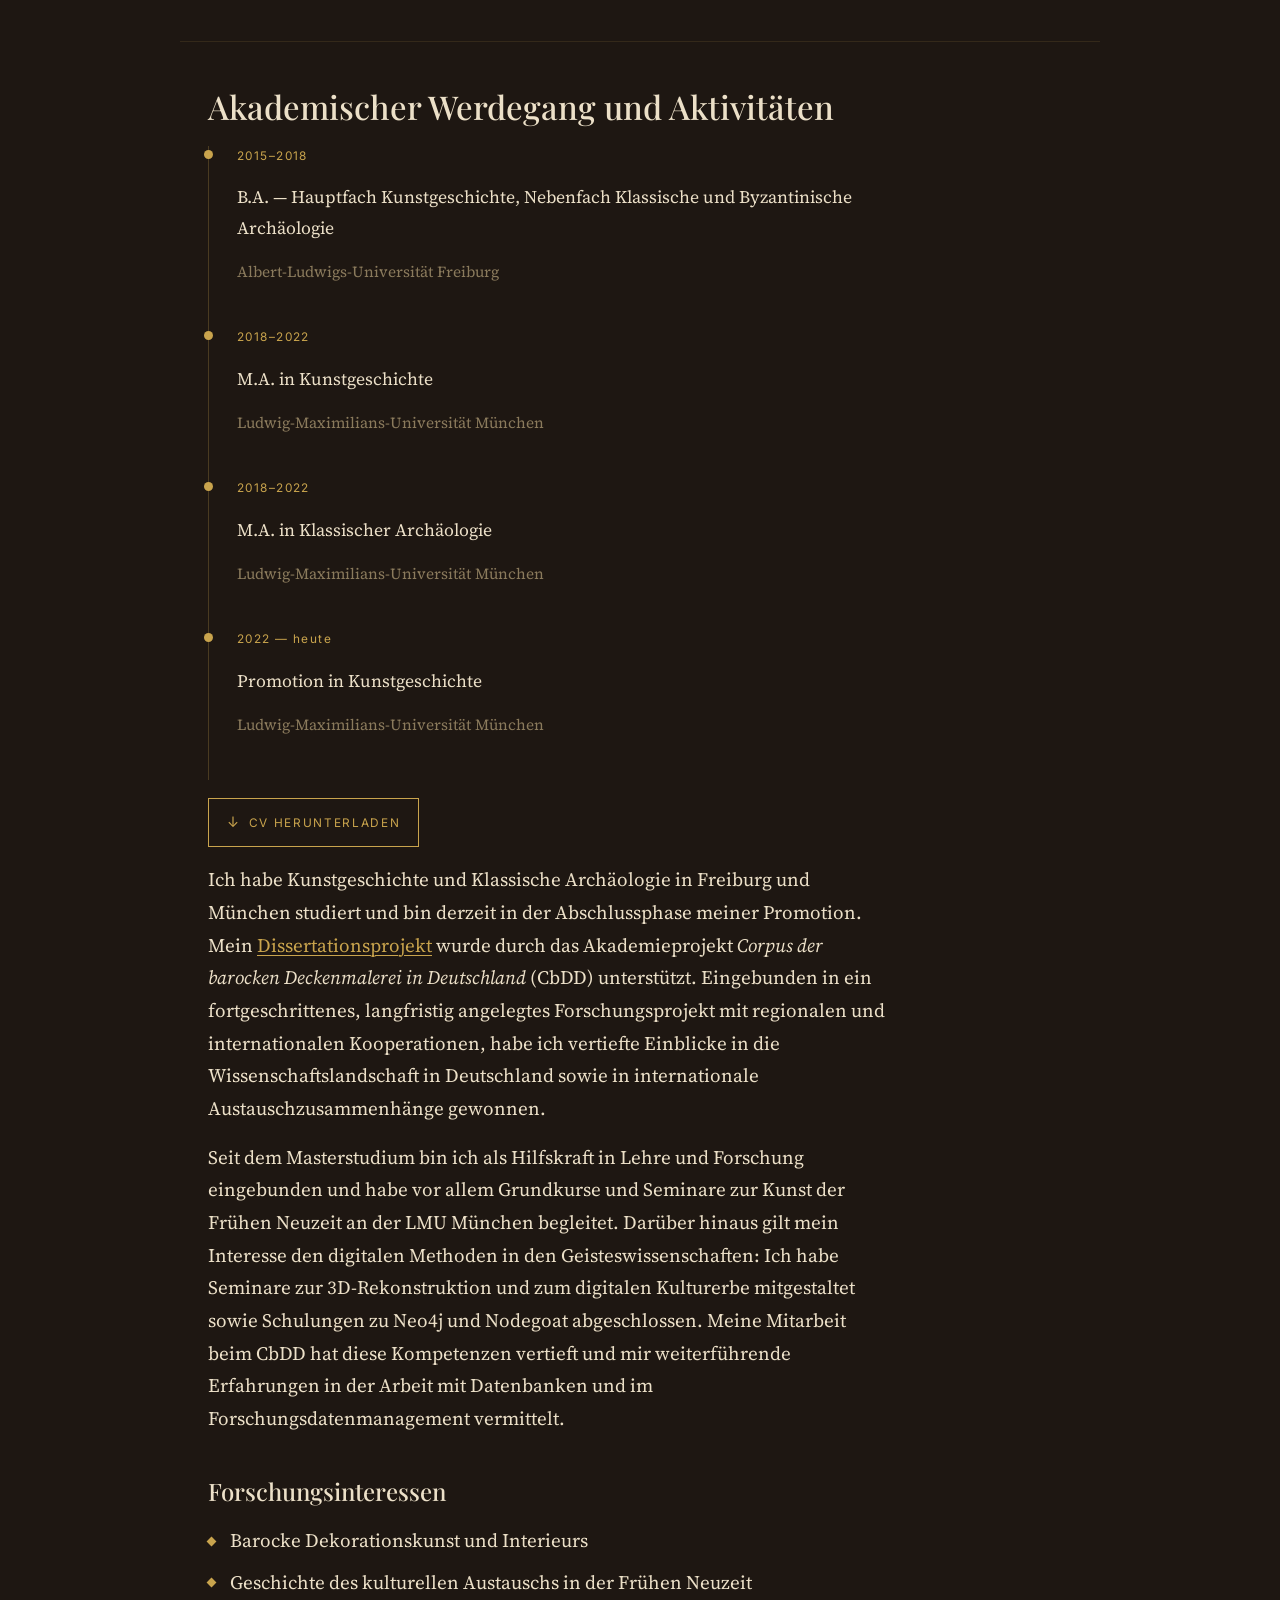
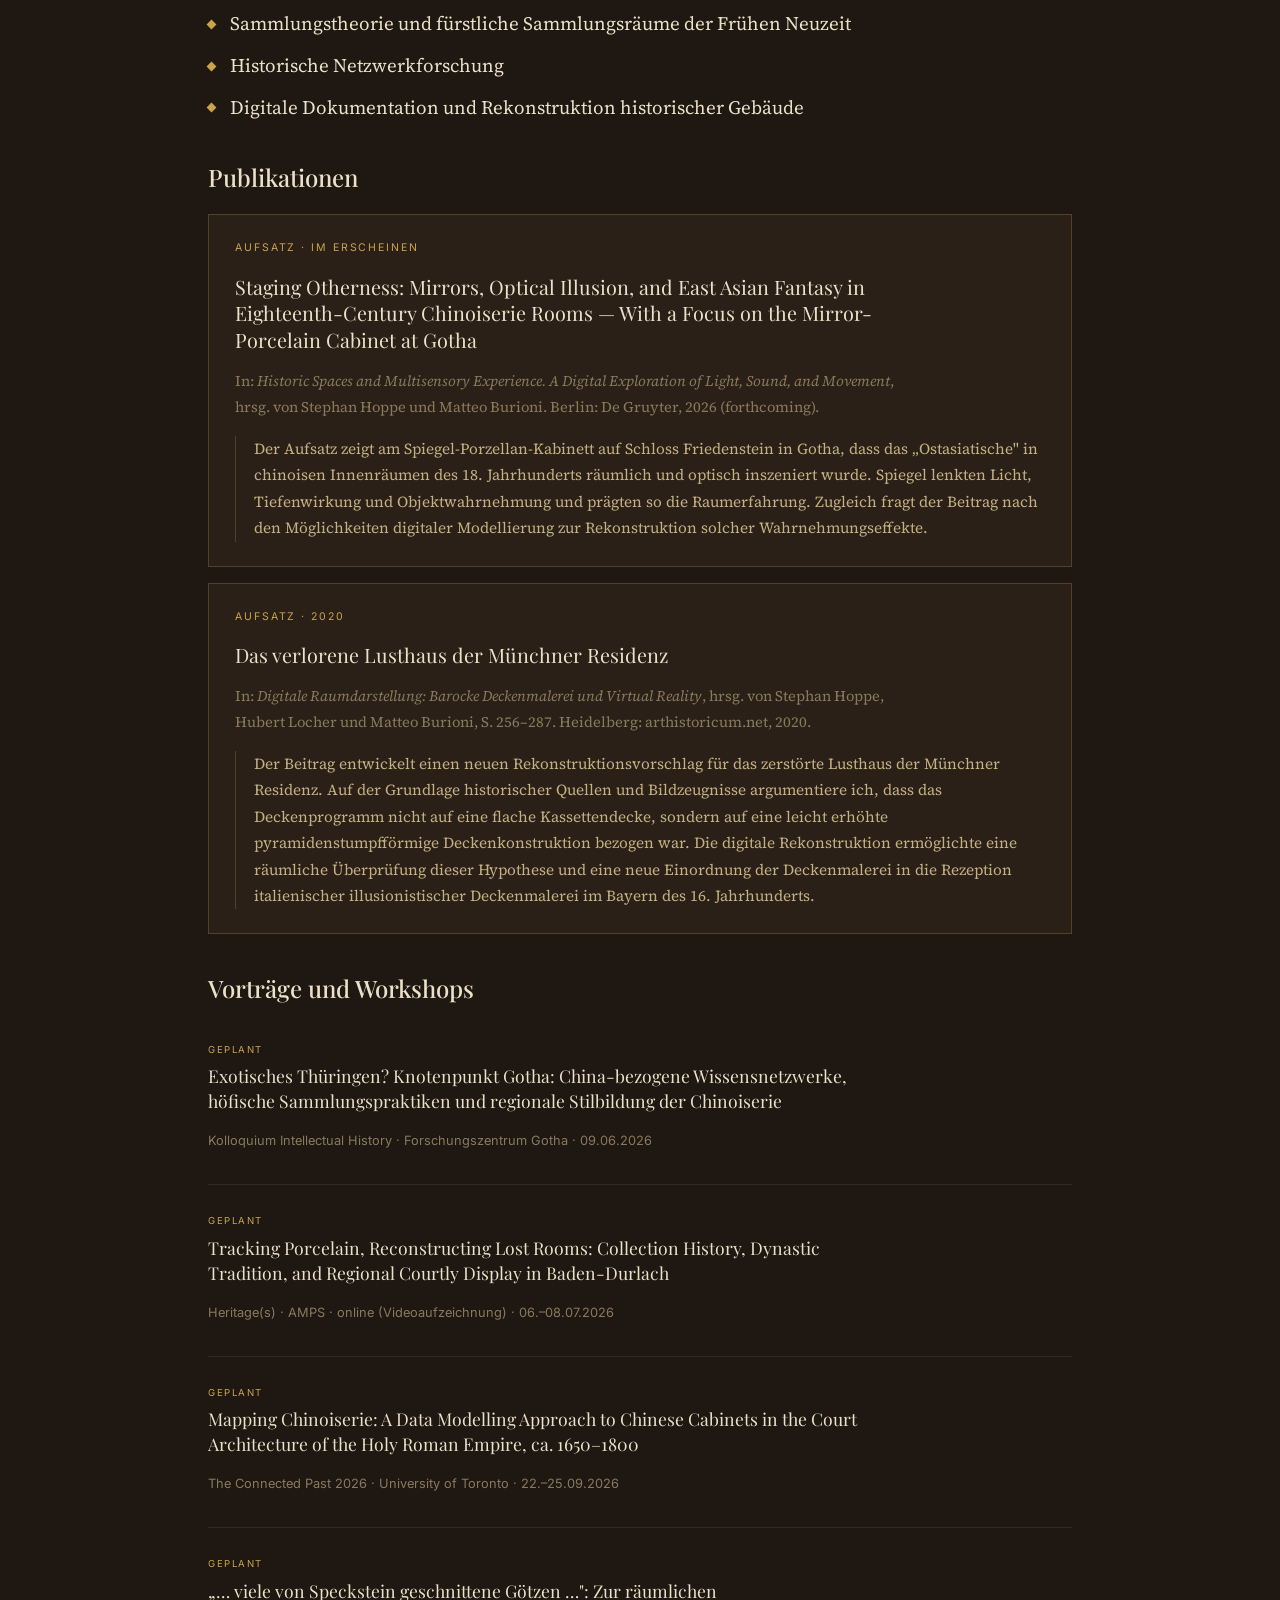
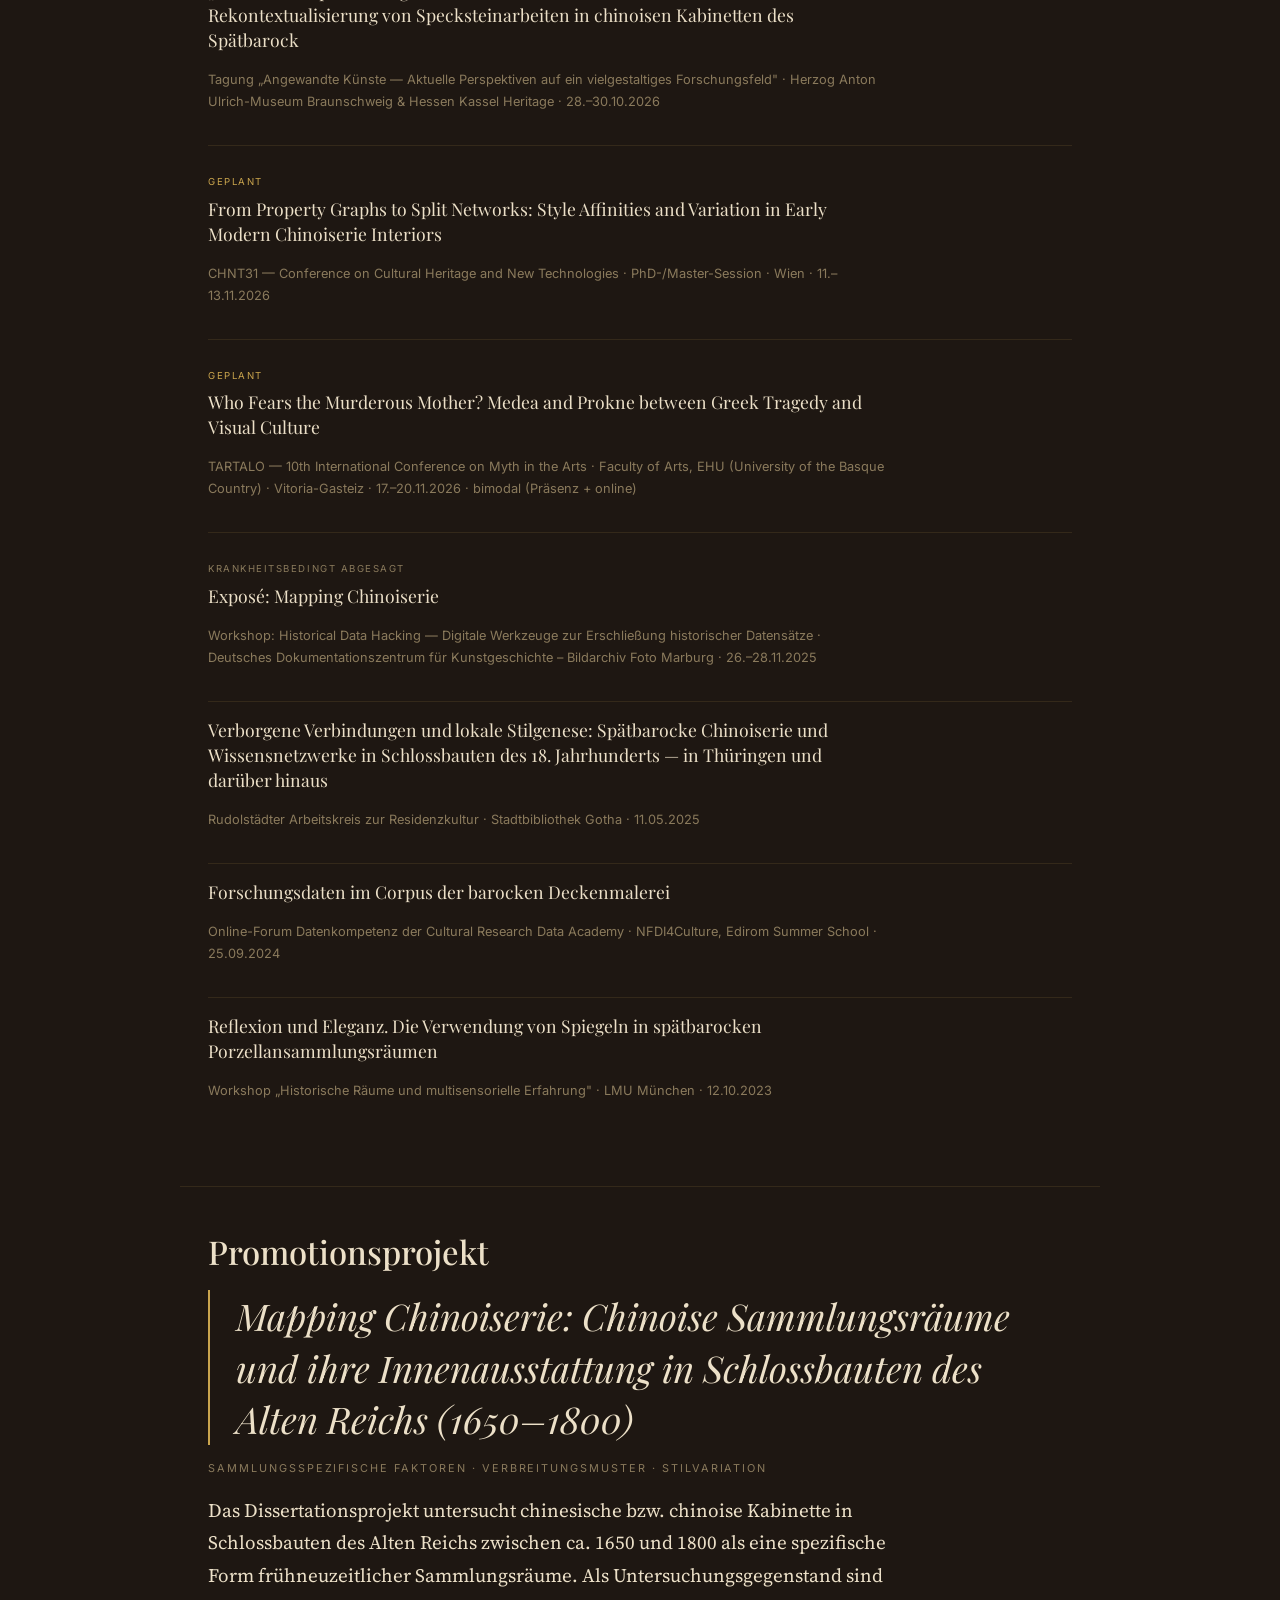
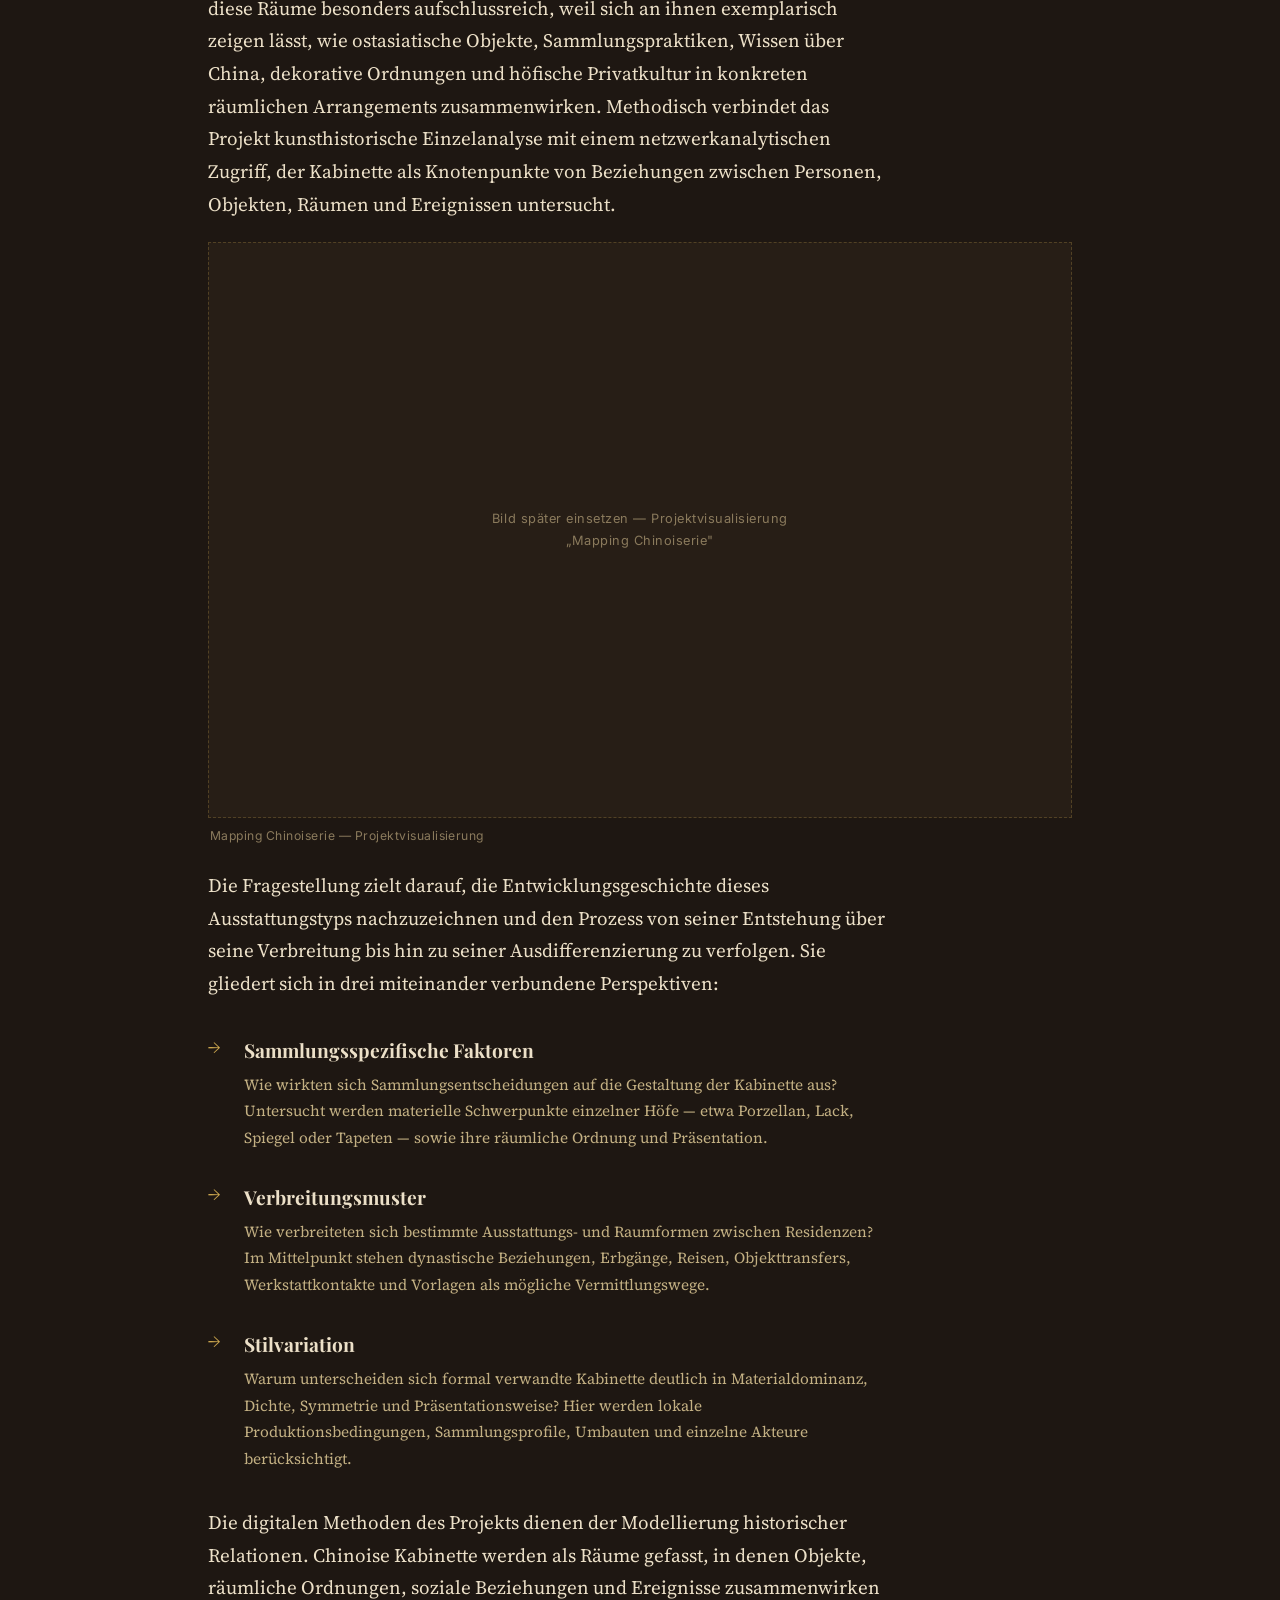
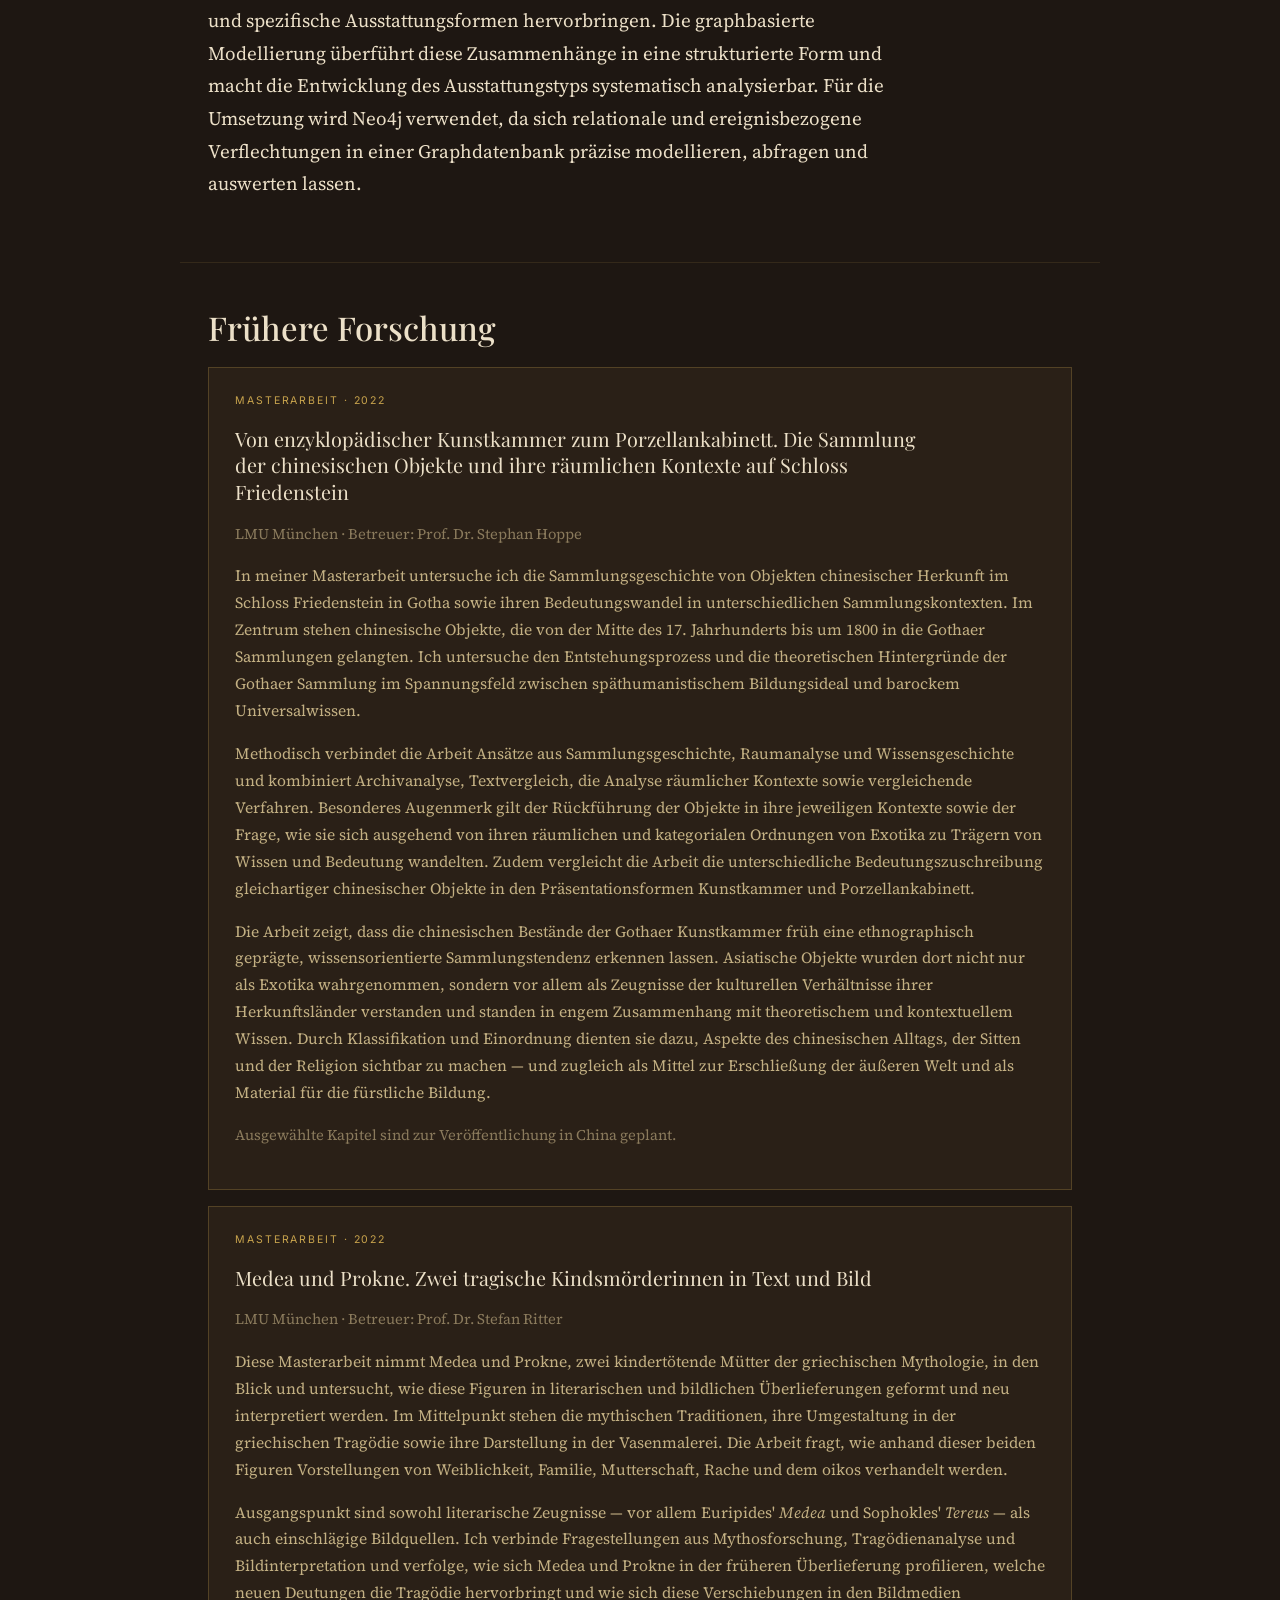
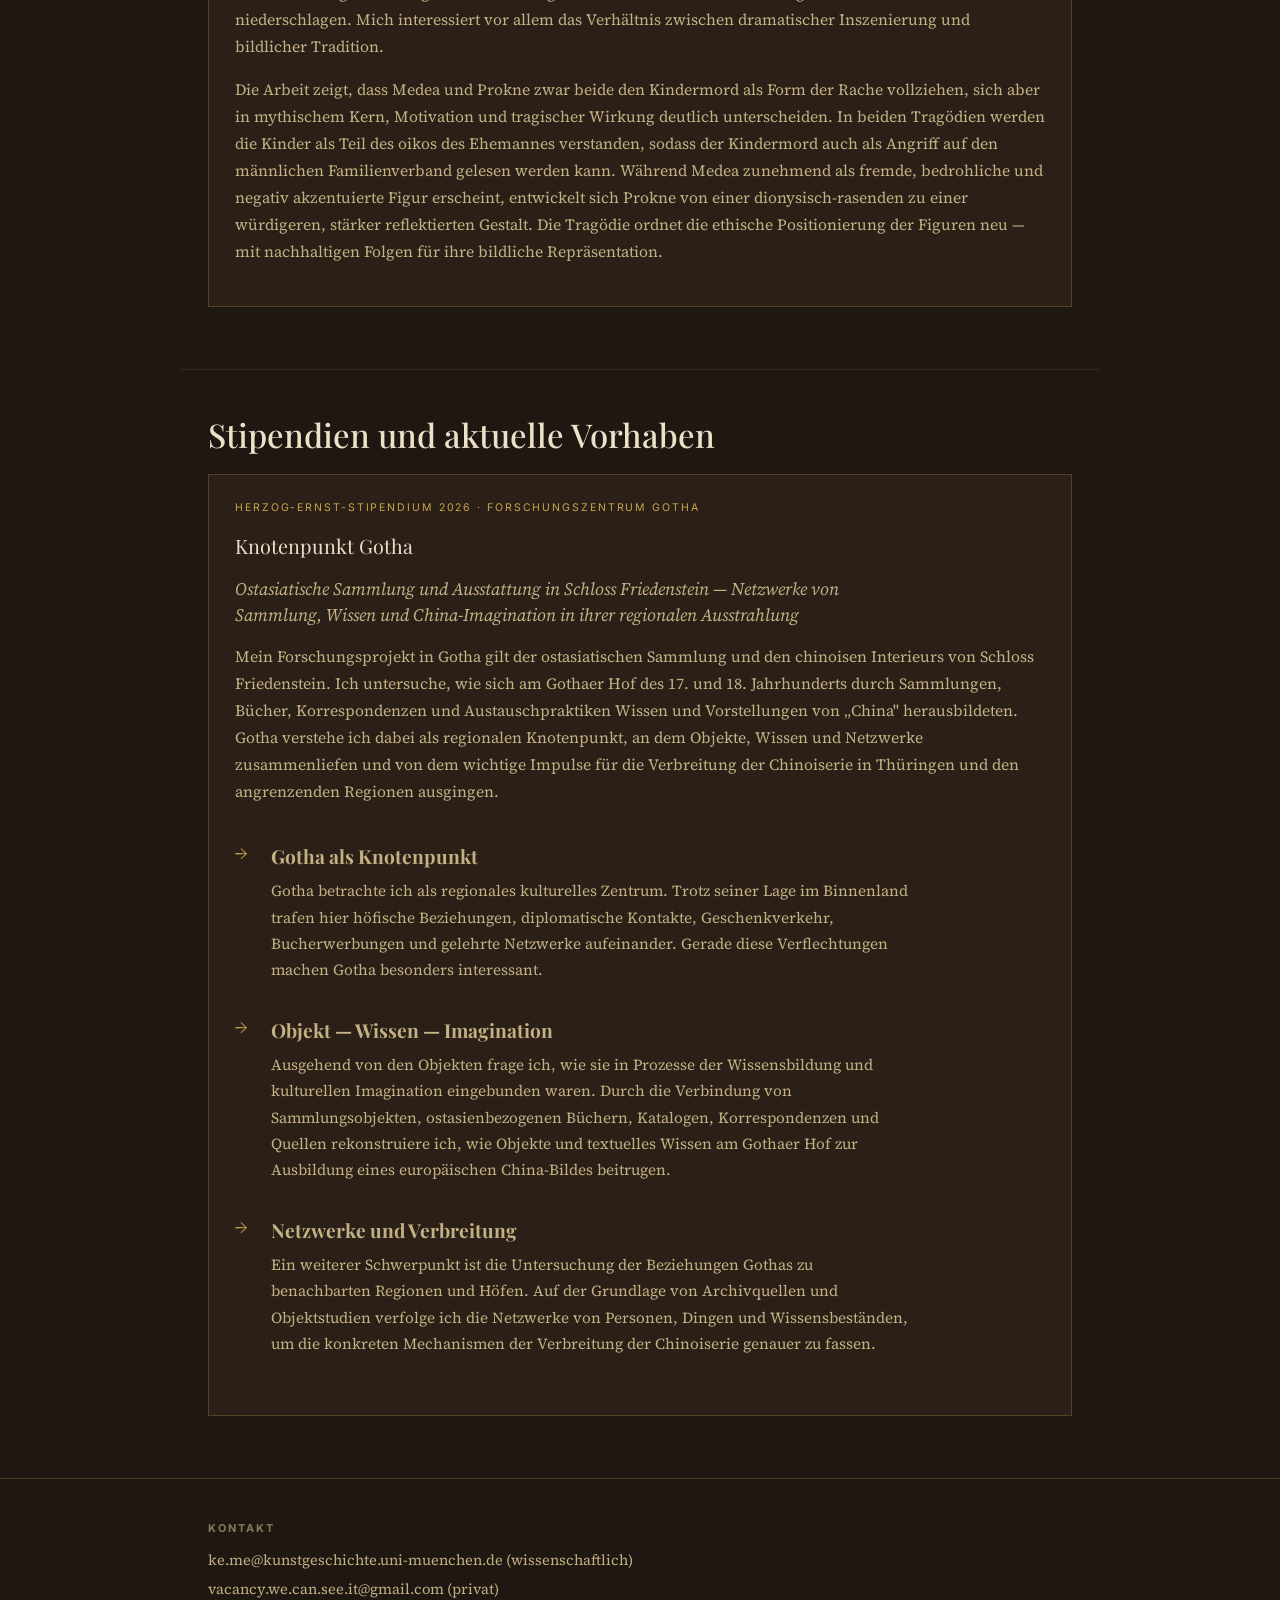
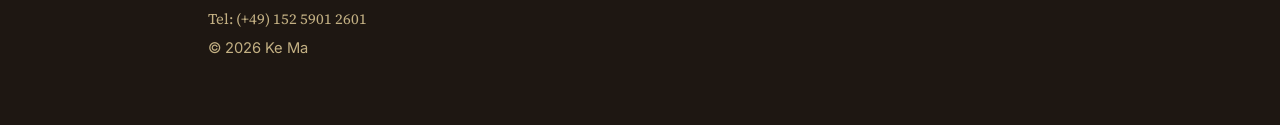
==== commit dae1dc3a: "Zwei neue Vorträge: CHNT31 (Wien, 11.–13.11.2026) und TARTALO (Vitoria-Gasteiz, 17.–20.11.2026) Co-A" ====
--- a/index.html
+++ b/index.html
@@ -213,6 +213,16 @@
           <span class="talk__tag"><span class="lang-de">Geplant</span><span class="lang-en">Forthcoming</span></span>
           <p class="talk__title">„… viele von Speckstein geschnittene Götzen …": Zur räumlichen Rekontextualisierung von Specksteinarbeiten in chinoisen Kabinetten des Spätbarock</p>
           <p class="talk__meta">Tagung „Angewandte Künste — Aktuelle Perspektiven auf ein vielgestaltiges Forschungsfeld" · Herzog Anton Ulrich-Museum Braunschweig &amp; Hessen Kassel Heritage · 28.–30.10.2026</p>
+        </div>
+        <div class="talk">
+          <span class="talk__tag"><span class="lang-de">Geplant</span><span class="lang-en">Forthcoming</span></span>
+          <p class="talk__title">From Property Graphs to Split Networks: Style Affinities and Variation in Early Modern Chinoiserie Interiors</p>
+          <p class="talk__meta">CHNT31 — Conference on Cultural Heritage and New Technologies · PhD-/Master-Session · Wien · 11.–13.11.2026</p>
+        </div>
+        <div class="talk">
+          <span class="talk__tag"><span class="lang-de">Geplant</span><span class="lang-en">Forthcoming</span></span>
+          <p class="talk__title">Who Fears the Murderous Mother? Medea and Prokne between Greek Tragedy and Visual Culture</p>
+          <p class="talk__meta">TARTALO — 10th International Conference on Myth in the Arts · Faculty of Arts, EHU (University of the Basque Country) · Vitoria-Gasteiz · 17.–20.11.2026 · <span class="lang-de">bimodal (Präsenz + online)</span><span class="lang-en">bimodal (in-person + online)</span></p>
         </div>
         <div class="talk">
           <span class="talk__tag talk__tag--off"><span class="lang-de">Krankheitsbedingt abgesagt</span><span class="lang-en">Cancelled due to illness</span></span>
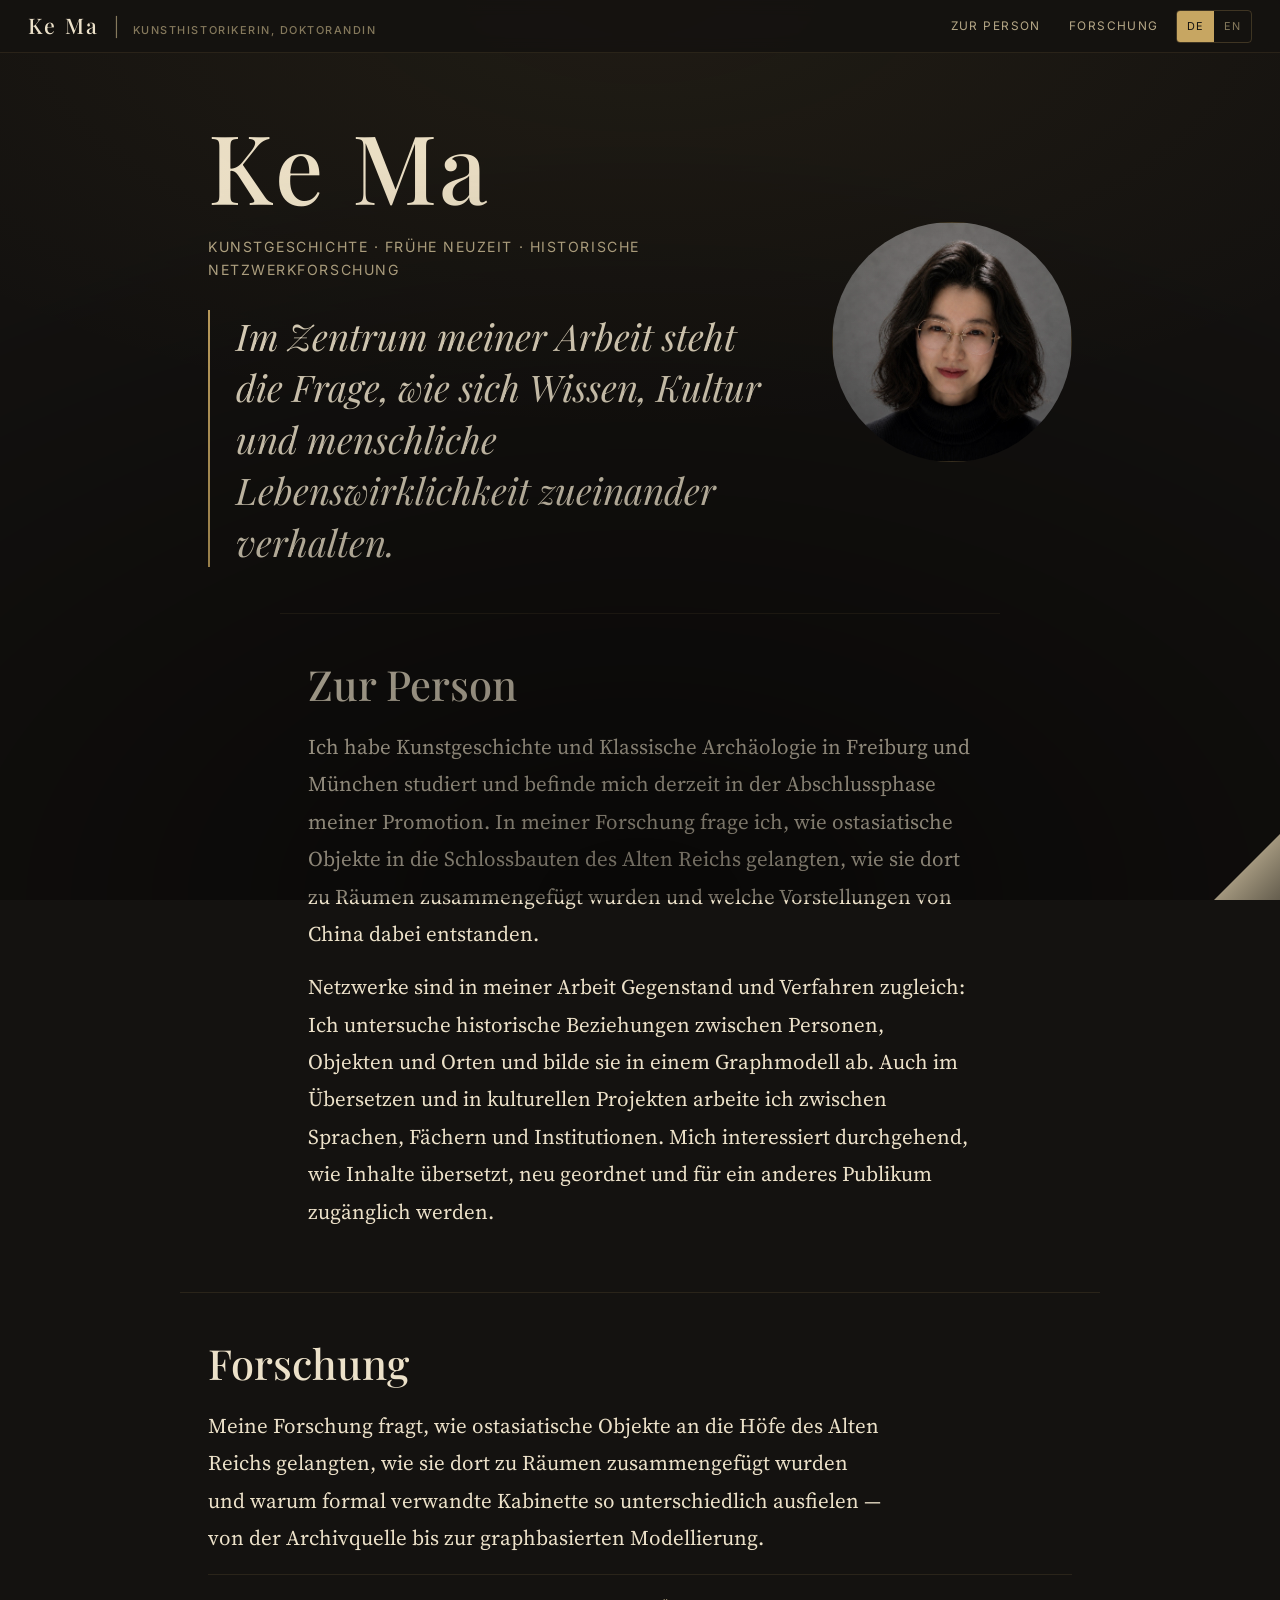
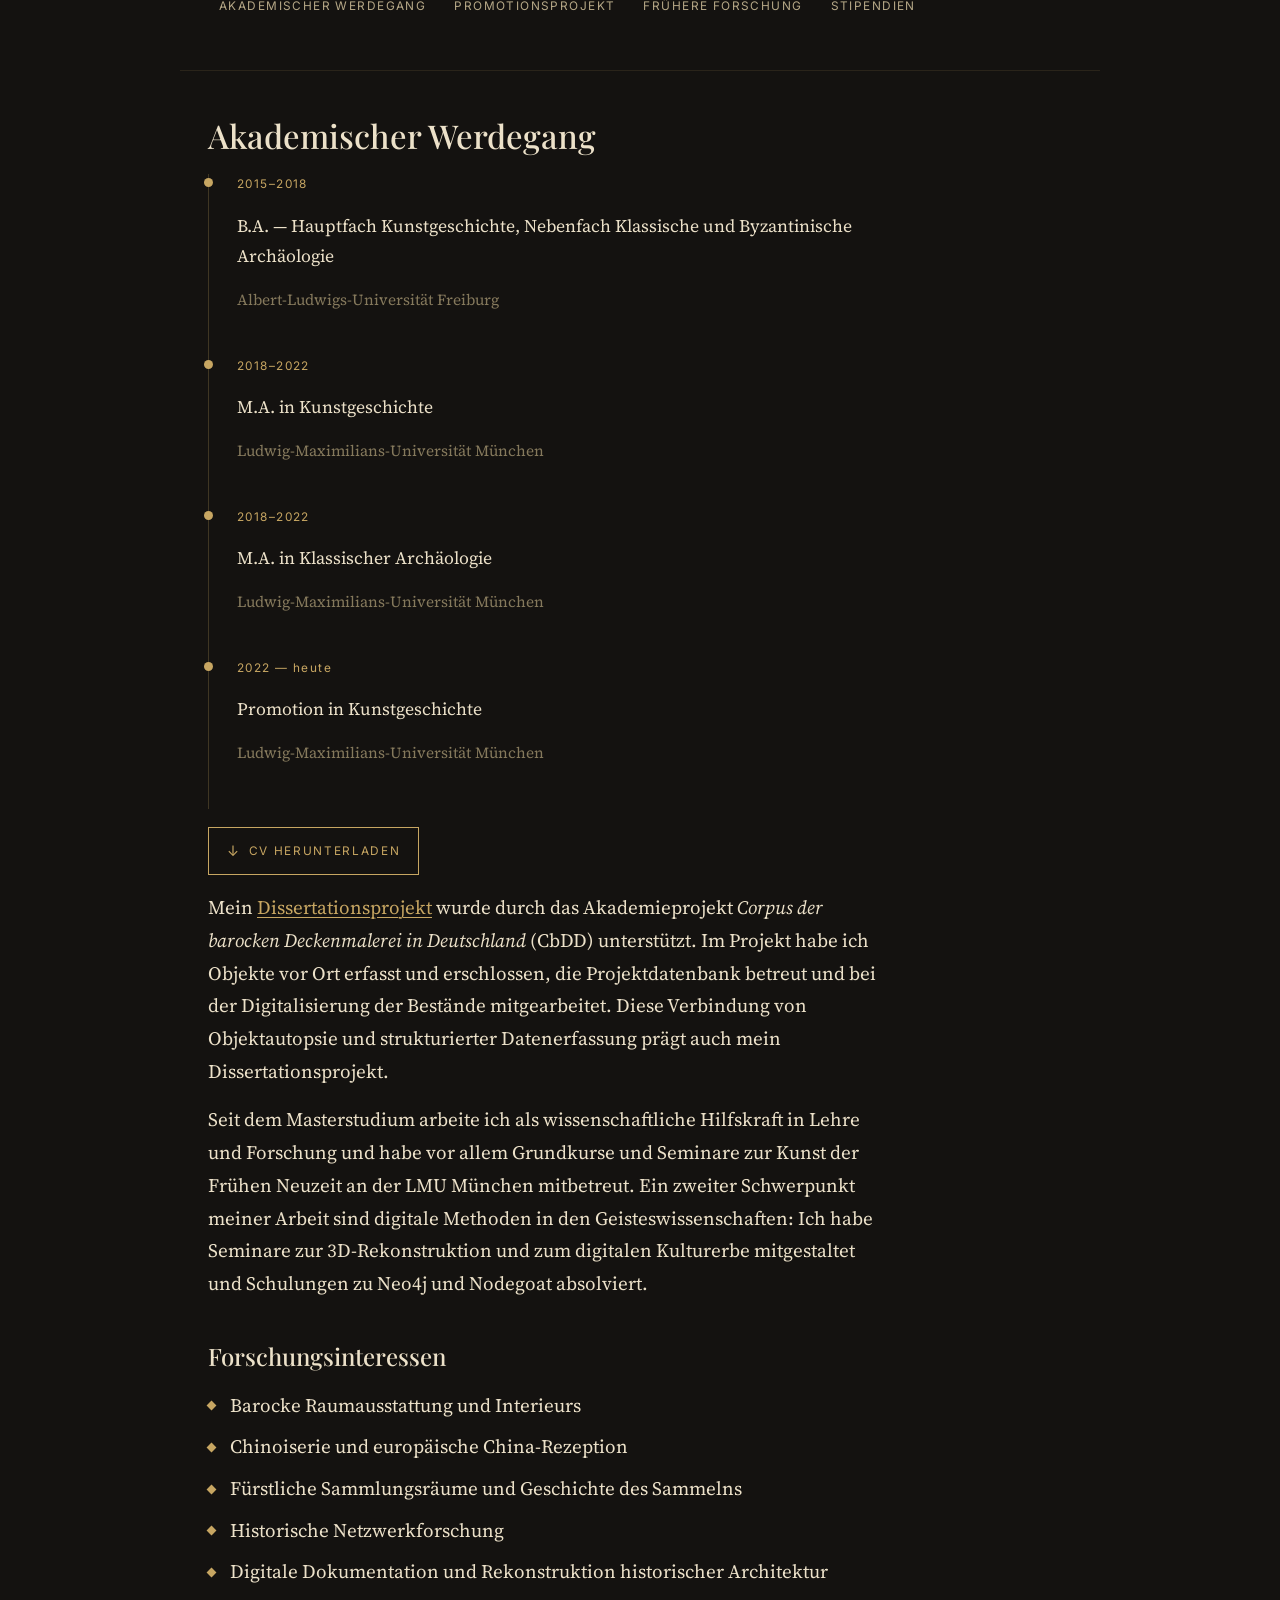
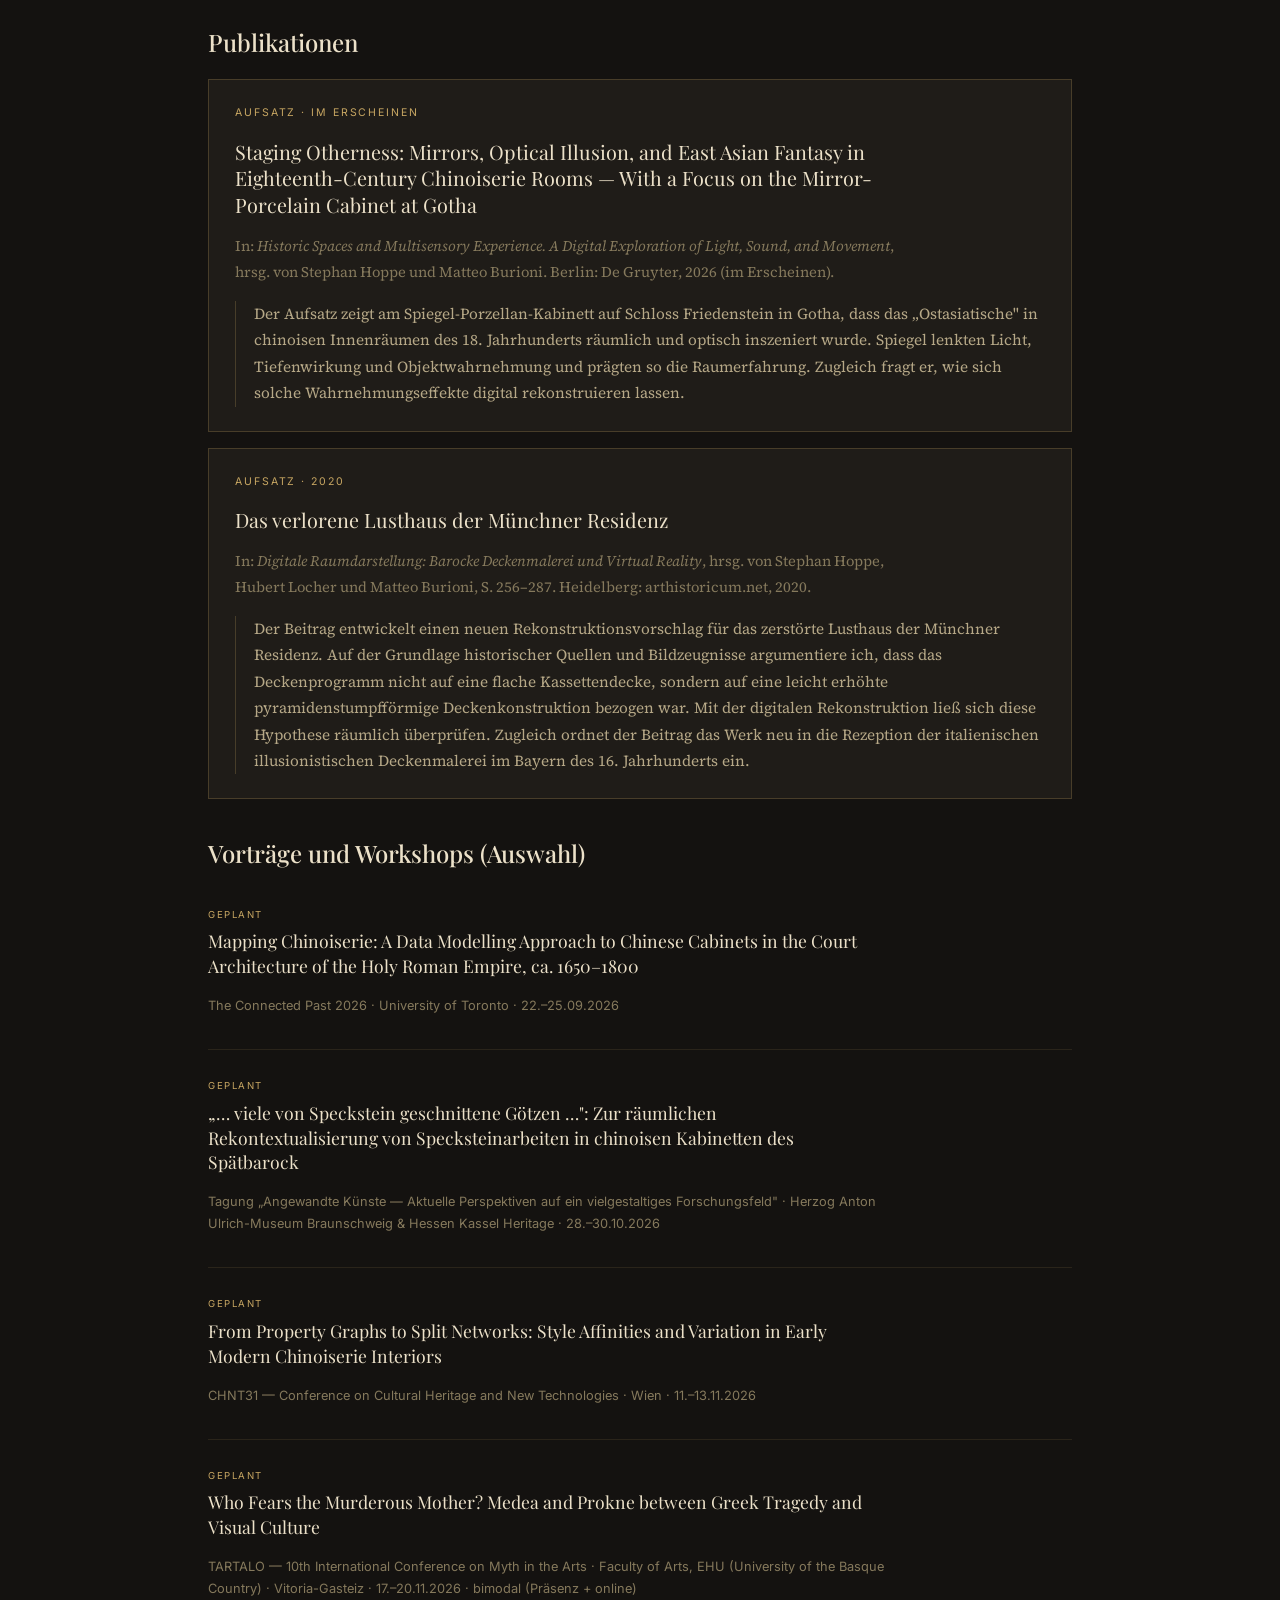
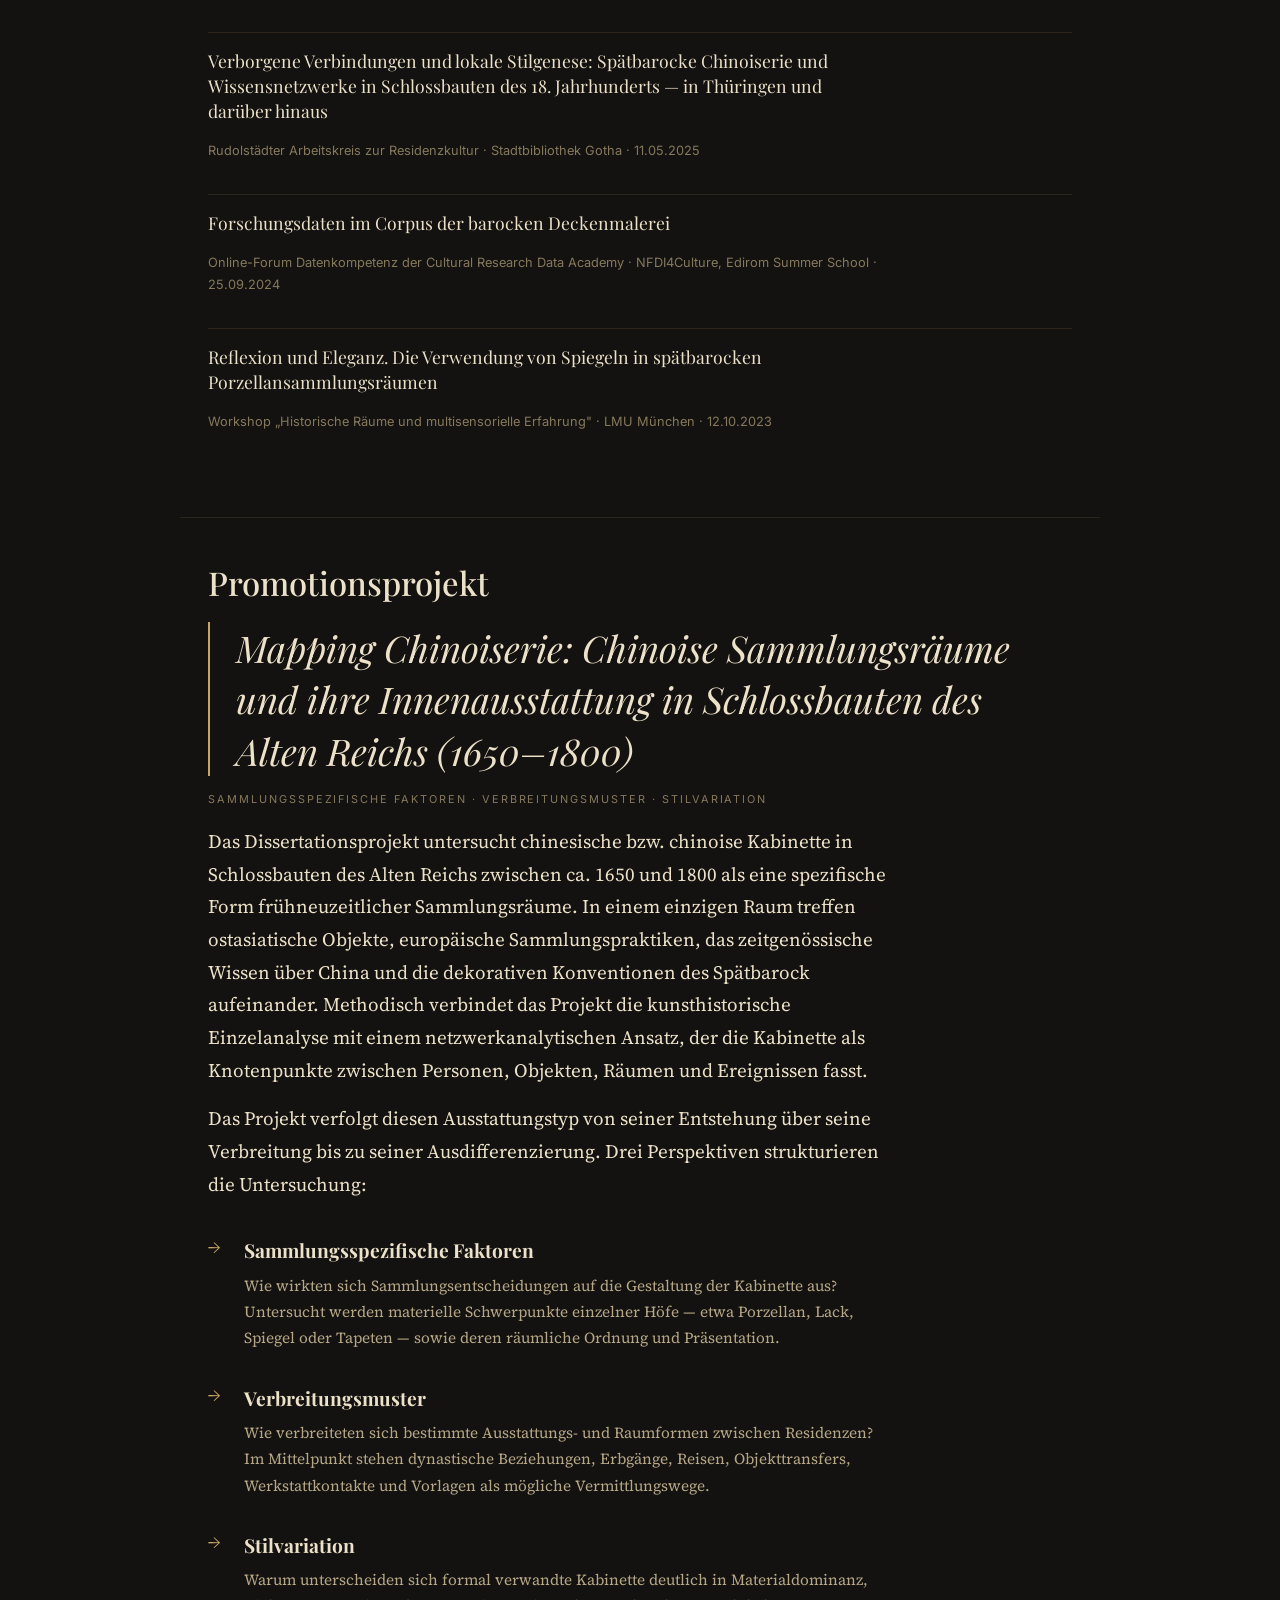
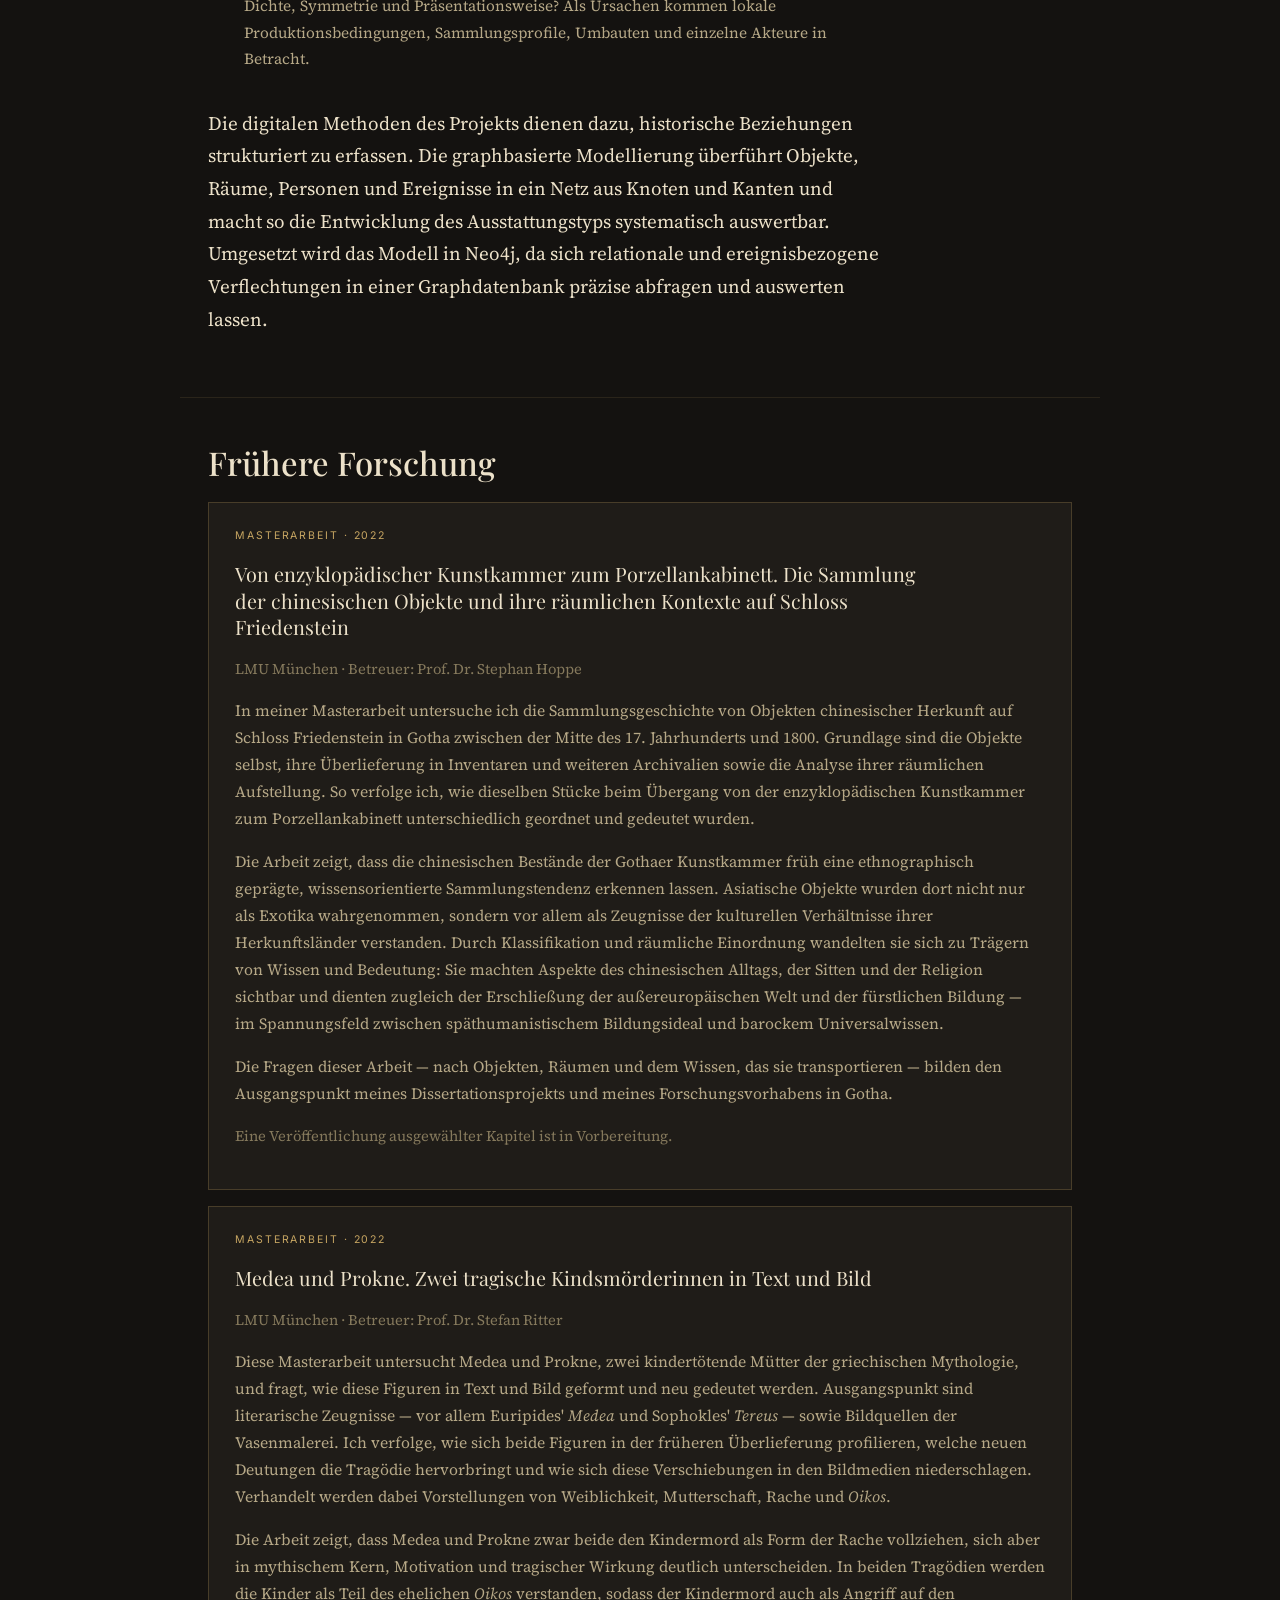
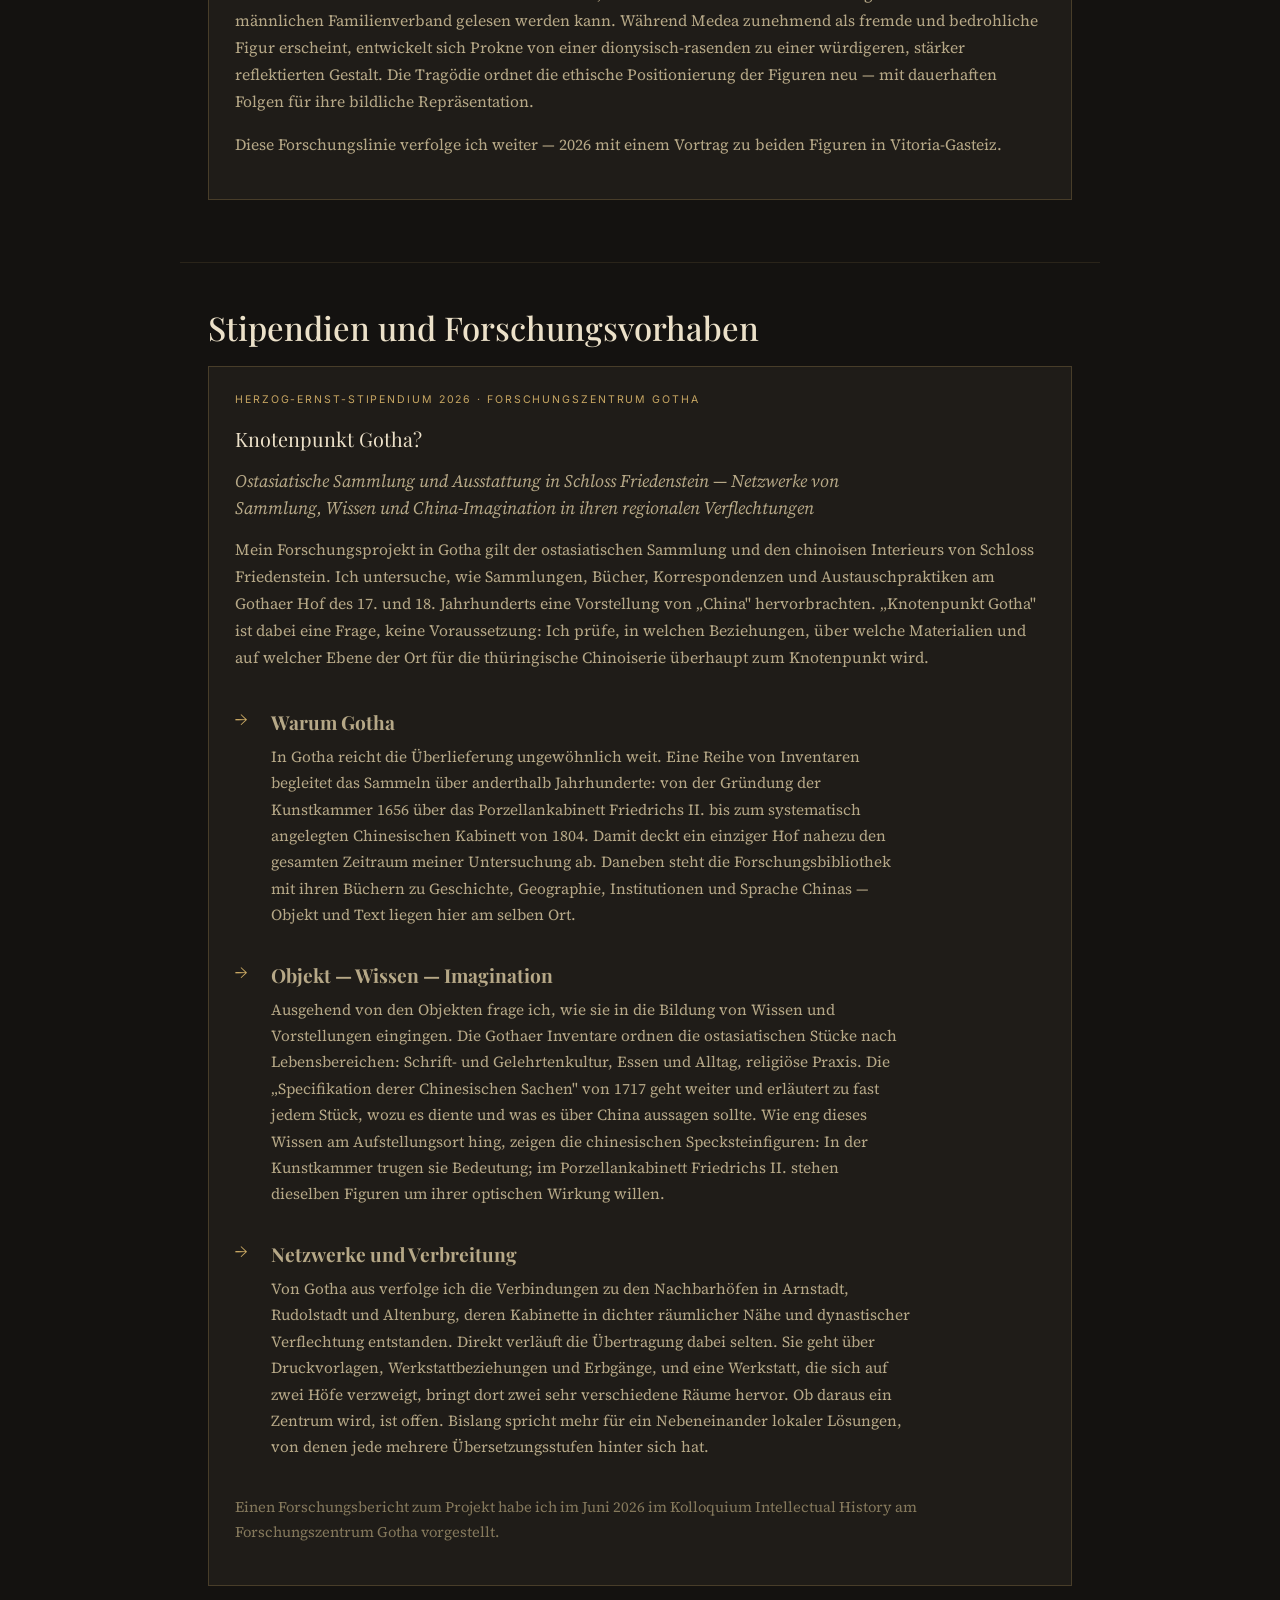
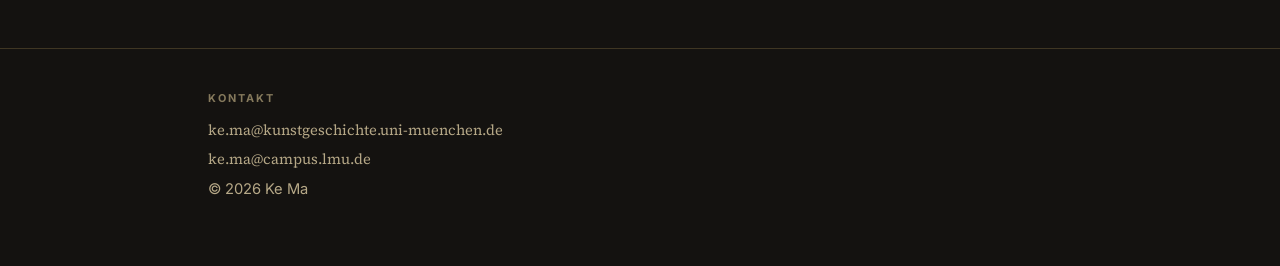
==== commit 8c04fae1: "Website-Überarbeitung: Textrevision, Ebenholz-Palette und Porträt - Text und Struktur beider Seiten " ====
--- a/index.html
+++ b/index.html
@@ -3,8 +3,8 @@
 <head>
 <meta charset="UTF-8">
 <meta name="viewport" content="width=device-width, initial-scale=1.0">
-<title>Ke Ma — Kunsthistorikerin, Übersetzerin, Kulturvermittlerin</title>
-<meta name="description" content="Persönliche Website von Ke Ma — Forschung zu frühneuzeitlichen Sammlungsräumen, Chinoiserie und kulturellen Netzwerken.">
+<title>Ke Ma — Kunsthistorikerin | Höfische Sammlungsräume und Wissensnetzwerke der Frühen Neuzeit</title>
+<meta name="description" content="Ke Ma, Doktorandin der Kunstgeschichte an der LMU München. Forschung zu höfischen Sammlungsräumen, chinoisen Interieurs und Wissensnetzwerken im Alten Reich, 1650–1800.">
 <script>
   (function(){
     try{
@@ -37,16 +37,16 @@
       <a class="brand__name" href="#top">Ke Ma</a>
       <span class="brand__sep">|</span>
       <span class="brand__role">
-        <span class="lang-de">Kunsthistorikerin · Übersetzerin · Kulturvermittlerin</span>
-        <span class="lang-en">Art Historian · Translator · Cultural Mediator</span>
+        <span class="lang-de">Kunsthistorikerin, Doktorandin</span>
+        <span class="lang-en">Art Historian, Doctoral Researcher</span>
       </span>
     </div>
     <nav class="nav">
       <a href="#about">
-        <span class="lang-de">Über mich</span><span class="lang-en">About</span>
+        <span class="lang-de">Zur Person</span><span class="lang-en">About</span>
       </a>
       <a href="#forschung">
-        <span class="lang-de">Meine Forschung</span><span class="lang-en">My Research</span>
+        <span class="lang-de">Forschung</span><span class="lang-en">Research</span>
       </a>
       <div class="lang" role="group" aria-label="Sprache / Language">
         <button type="button" data-lang="de">DE</button>
@@ -57,45 +57,50 @@
 
   <main>
     <section class="hero wrap" id="top">
-      <h1 class="hero__name">Ke Ma</h1>
-      <p class="hero__tag">
-        <span class="lang-de">Forschung zu frühneuzeitlichen Sammlungsräumen, Chinoiserie und kulturellen Netzwerken</span>
-        <span class="lang-en">Research on early modern collection spaces, chinoiserie and cultural networks</span>
-      </p>
-      <blockquote class="lead-quote">
-        <span class="lang-de">Im Zentrum meiner Arbeit steht die Frage, wie sich Wissen, Kultur und menschliche Lebenswirklichkeit miteinander verbinden lassen.</span>
-        <span class="lang-en">At the heart of my work lies the question of how knowledge, culture and lived human experience can be brought into relation with one another.</span>
-      </blockquote>
-    </section>
-
-    <!-- Über mich ------------------------------------------->
+      <div class="hero__text">
+        <h1 class="hero__name">Ke Ma</h1>
+        <p class="hero__tag">
+          <span class="lang-de">Kunstgeschichte · Frühe Neuzeit · Historische Netzwerkforschung</span>
+          <span class="lang-en">Art History · Early Modern · Historical Network Research</span>
+        </p>
+        <blockquote class="lead-quote">
+          <span class="lang-de">Im Zentrum meiner Arbeit steht die Frage, wie sich Wissen, Kultur und menschliche Lebenswirklichkeit zueinander verhalten.</span>
+          <span class="lang-en">At the heart of my work lies the question of how knowledge, culture and lived reality relate to one another.</span>
+        </blockquote>
+      </div>
+      <figure class="hero__portrait">
+        <img src="assets/img/ke-ma-portrait.jpg" alt="Ke Ma">
+      </figure>
+    </section>
+
+    <!-- Zur Person ------------------------------------------->
     <section class="section wrap wrap--narrow" id="about">
       <h2 class="sec-title">
-        <span class="lang-de">Über mich</span><span class="lang-en">About me</span>
+        <span class="lang-de">Zur Person</span><span class="lang-en">About</span>
       </h2>
       <p>
-        <span class="lang-de">Ich habe in Deutschland Kunstgeschichte und Klassische Archäologie studiert und befinde mich derzeit in der Abschlussphase meiner Promotion. Meine Forschung konzentriert sich auf höfische Sammlungsräume, chinoise Interieurs und kulturelle Austauschnetzwerke im deutschen Raum des 17. und 18. Jahrhunderts.</span>
-        <span class="lang-en">I studied Art History and Classical Archaeology in Germany and am currently in the final stage of my doctorate. My research focuses on courtly collection spaces, chinoiserie interiors and networks of cultural exchange in the German-speaking lands of the 17th and 18th centuries.</span>
-      </p>
-      <p>
-        <span class="lang-de">Netzwerke sind für mich nicht nur Forschungsgegenstand, sondern auch eine Weise, Geschichte und Gegenwart zu verstehen. In Forschung, Übersetzung und kultureller Projektarbeit bewege ich mich daher häufig an den Schnittstellen verschiedener Sprachen, Wissensformen und Kooperationskontexte. Mich interessiert, wie Inhalte in Bewegung geraten, übersetzt, neu organisiert und in nachvollziehbare sowie vermittelbare Beziehungen überführt werden.</span>
-        <span class="lang-en">For me, networks are not only an object of research but also a way of understanding the past and the present. In research, translation and cultural project work I therefore often move at the intersections of different languages, forms of knowledge and contexts of collaboration. I am interested in how content is set in motion — translated, reorganised, and brought into relationships that can be traced and conveyed.</span>
-      </p>
-    </section>
-
-    <!-- Meine Forschung ------------------------------------->
+        <span class="lang-de">Ich habe Kunstgeschichte und Klassische Archäologie in Freiburg und München studiert und befinde mich derzeit in der Abschlussphase meiner Promotion. In meiner Forschung frage ich, wie ostasiatische Objekte in die Schlossbauten des Alten Reichs gelangten, wie sie dort zu Räumen zusammengefügt wurden und welche Vorstellungen von China dabei entstanden.</span>
+        <span class="lang-en">I studied Art History and Classical Archaeology in Freiburg and Munich and am currently in the final stage of my doctorate. My research asks how East Asian objects reached the palaces of the Old Reich, how they were assembled into interiors, and what notions of China took shape in the process.</span>
+      </p>
+      <p>
+        <span class="lang-de">Netzwerke sind in meiner Arbeit Gegenstand und Verfahren zugleich: Ich untersuche historische Beziehungen zwischen Personen, Objekten und Orten und bilde sie in einem Graphmodell ab. Auch im Übersetzen und in kulturellen Projekten arbeite ich zwischen Sprachen, Fächern und Institutionen. Mich interessiert durchgehend, wie Inhalte übersetzt, neu geordnet und für ein anderes Publikum zugänglich werden.</span>
+        <span class="lang-en">In my work, networks are both an object of study and a method: I examine historical relations between people, objects and places and model them in a graph. In translation and in cultural projects I likewise work between languages, disciplines and institutions. Throughout, I am interested in how content is translated, reordered and made accessible to a different audience.</span>
+      </p>
+    </section>
+
+    <!-- Forschung ------------------------------------------->
     <section class="section wrap" id="forschung">
       <h2 class="sec-title">
-        <span class="lang-de">Meine Forschung</span><span class="lang-en">My Research</span>
+        <span class="lang-de">Forschung</span><span class="lang-en">Research</span>
       </h2>
       <p>
-        <span class="lang-de">Meine Forschung untersucht höfische Sammlungsräume und chinoise Interieurs in den Schlossbauten des Alten Reichs und fragt danach, wie sich Objekte, Räume, Personen und das Wissen über China zu kulturellen Netzwerken verbinden — von der Archivquelle bis zur graphbasierten Modellierung.</span>
-        <span class="lang-en">My research examines courtly collection spaces and chinoiserie interiors in the palaces of the Old Reich, asking how objects, spaces, people and knowledge about China connect into cultural networks — from the archival source to graph-based modelling.</span>
+        <span class="lang-de">Meine Forschung fragt, wie ostasiatische Objekte an die Höfe des Alten Reichs gelangten, wie sie dort zu Räumen zusammengefügt wurden und warum formal verwandte Kabinette so unterschiedlich ausfielen — von der Archivquelle bis zur graphbasierten Modellierung.</span>
+        <span class="lang-en">My research asks how East Asian objects reached the courts of the Old Reich, how they were assembled into interiors, and why formally related cabinets turned out so differently — from the archival source to graph-based modelling.</span>
       </p>
       <nav class="nav subnav">
-        <a href="#werdegang"><span class="lang-de">Akademischer Werdegang</span><span class="lang-en">Academic Path</span></a>
+        <a href="#werdegang"><span class="lang-de">Akademischer Werdegang</span><span class="lang-en">Academic Background</span></a>
         <a href="#promotion"><span class="lang-de">Promotionsprojekt</span><span class="lang-en">Doctoral Project</span></a>
-        <a href="#frueher"><span class="lang-de">Frühere Forschung</span><span class="lang-en">Earlier Work</span></a>
+        <a href="#frueher"><span class="lang-de">Frühere Forschung</span><span class="lang-en">Earlier Research</span></a>
         <a href="#stipendien"><span class="lang-de">Stipendien</span><span class="lang-en">Fellowships</span></a>
       </nav>
     </section>
@@ -103,8 +108,8 @@
     <!-- 2.1 Werdegang --------------------------------------->
     <section class="section wrap" id="werdegang">
       <h3 class="sec-title sec-title--sub">
-        <span class="lang-de">Akademischer Werdegang und Aktivitäten</span>
-        <span class="lang-en">Academic Path and Activities</span>
+        <span class="lang-de">Akademischer Werdegang</span>
+        <span class="lang-en">Academic Background</span>
       </h3>
 
       <div class="timeline">
@@ -149,61 +154,51 @@
       </p>
 
       <p>
-        <span class="lang-de">Ich habe Kunstgeschichte und Klassische Archäologie in Freiburg und München studiert und bin derzeit in der Abschlussphase meiner Promotion. Mein <a class="inline-link" href="https://deckenmalerei.badw.de/personen/junge-wissenschaft/jan-eric-lutteroth-ma-1.html" target="_blank" rel="noopener">Dissertationsprojekt</a> wurde durch das Akademieprojekt <em>Corpus der barocken Deckenmalerei in Deutschland</em> (CbDD) unterstützt. Eingebunden in ein fortgeschrittenes, langfristig angelegtes Forschungsprojekt mit regionalen und internationalen Kooperationen, habe ich vertiefte Einblicke in die Wissenschaftslandschaft in Deutschland sowie in internationale Austauschzusammenhänge gewonnen.</span>
-        <span class="lang-en">I studied Art History and Classical Archaeology in Freiburg and Munich and am currently in the final stage of my doctorate. My <a class="inline-link" href="https://deckenmalerei.badw.de/personen/junge-wissenschaft/jan-eric-lutteroth-ma-1.html" target="_blank" rel="noopener">dissertation project</a> was supported by the academy project <em>Corpus of Baroque Ceiling Painting in Germany</em> (CbDD). Working within an advanced, long-term research project with regional and international partners, I gained in-depth insight into the academic landscape in Germany and into contexts of international exchange.</span>
-      </p>
-      <p>
-        <span class="lang-de">Seit dem Masterstudium bin ich als Hilfskraft in Lehre und Forschung eingebunden und habe vor allem Grundkurse und Seminare zur Kunst der Frühen Neuzeit an der LMU München begleitet. Darüber hinaus gilt mein Interesse den digitalen Methoden in den Geisteswissenschaften: Ich habe Seminare zur 3D-Rekonstruktion und zum digitalen Kulturerbe mitgestaltet sowie Schulungen zu Neo4j und Nodegoat abgeschlossen. Meine Mitarbeit beim CbDD hat diese Kompetenzen vertieft und mir weiterführende Erfahrungen in der Arbeit mit Datenbanken und im Forschungsdatenmanagement vermittelt.</span>
-        <span class="lang-en">Since my master's studies I have been involved in teaching and research as a student assistant, accompanying above all introductory courses and seminars on early modern art at LMU Munich. I am also interested in digital methods in the humanities: I have co-designed seminars on 3D reconstruction and digital cultural heritage and completed training in Neo4j and Nodegoat. My work for the CbDD deepened these skills further and gave me extended experience in working with databases and in research data management.</span>
+        <span class="lang-de">Mein <a class="inline-link" href="https://deckenmalerei.badw.de/personen/junge-wissenschaft/jan-eric-lutteroth-ma-1.html" target="_blank" rel="noopener">Dissertationsprojekt</a> wurde durch das Akademieprojekt <em>Corpus der barocken Deckenmalerei in Deutschland</em> (CbDD) unterstützt. Im Projekt habe ich Objekte vor Ort erfasst und erschlossen, die Projektdatenbank betreut und bei der Digitalisierung der Bestände mitgearbeitet. Diese Verbindung von Objektautopsie und strukturierter Datenerfassung prägt auch mein Dissertationsprojekt.</span>
+        <span class="lang-en">My <a class="inline-link" href="https://deckenmalerei.badw.de/personen/junge-wissenschaft/jan-eric-lutteroth-ma-1.html" target="_blank" rel="noopener">dissertation project</a> was supported by the academy project <em>Corpus of Baroque Ceiling Painting in Germany</em> (CbDD). Within the project I surveyed and catalogued objects on site, oversaw the project database and contributed to the digitisation of the holdings. This combination of first-hand examination of objects and structured data collection also shapes my dissertation.</span>
+      </p>
+      <p>
+        <span class="lang-de">Seit dem Masterstudium arbeite ich als wissenschaftliche Hilfskraft in Lehre und Forschung und habe vor allem Grundkurse und Seminare zur Kunst der Frühen Neuzeit an der LMU München mitbetreut. Ein zweiter Schwerpunkt meiner Arbeit sind digitale Methoden in den Geisteswissenschaften: Ich habe Seminare zur 3D-Rekonstruktion und zum digitalen Kulturerbe mitgestaltet und Schulungen zu Neo4j und Nodegoat absolviert.</span>
+        <span class="lang-en">Since my master's studies I have worked as a research assistant in teaching and research, above all assisting with introductory courses and seminars on early modern art at LMU Munich. A second focus of my work is digital methods in the humanities: I have co-designed seminars on 3D reconstruction and digital cultural heritage and completed training in Neo4j and Nodegoat.</span>
       </p>
 
       <h4 class="sub-title">
         <span class="lang-de">Forschungsinteressen</span><span class="lang-en">Research interests</span>
       </h4>
       <ul class="list">
-        <li><span class="lang-de">Barocke Dekorationskunst und Interieurs</span><span class="lang-en">Baroque decorative arts and interiors</span></li>
-        <li><span class="lang-de">Geschichte des kulturellen Austauschs in der Frühen Neuzeit</span><span class="lang-en">History of cultural exchange in the early modern period</span></li>
-        <li><span class="lang-de">Sammlungstheorie und fürstliche Sammlungsräume der Frühen Neuzeit</span><span class="lang-en">Theory of collecting and princely collection spaces of the early modern period</span></li>
+        <li><span class="lang-de">Barocke Raumausstattung und Interieurs</span><span class="lang-en">Baroque interiors and decorative schemes</span></li>
+        <li><span class="lang-de">Chinoiserie und europäische China-Rezeption</span><span class="lang-en">Chinoiserie and the European reception of China</span></li>
+        <li><span class="lang-de">Fürstliche Sammlungsräume und Geschichte des Sammelns</span><span class="lang-en">Princely collection spaces and the history of collecting</span></li>
         <li><span class="lang-de">Historische Netzwerkforschung</span><span class="lang-en">Historical network research</span></li>
-        <li><span class="lang-de">Digitale Dokumentation und Rekonstruktion historischer Gebäude</span><span class="lang-en">Digital documentation and reconstruction of historic buildings</span></li>
+        <li><span class="lang-de">Digitale Dokumentation und Rekonstruktion historischer Architektur</span><span class="lang-en">Digital documentation and reconstruction of historic architecture</span></li>
       </ul>
 
       <h4 class="sub-title">
         <span class="lang-de">Publikationen</span><span class="lang-en">Publications</span>
       </h4>
       <div class="card">
-        <p class="card__tag"><span class="lang-de">Aufsatz · im Erscheinen</span><span class="lang-en">Essay · forthcoming</span></p>
+        <p class="card__tag"><span class="lang-de">Aufsatz · im Erscheinen</span><span class="lang-en">Book chapter · forthcoming</span></p>
         <p class="card__title">Staging Otherness: Mirrors, Optical Illusion, and East Asian Fantasy in Eighteenth-Century Chinoiserie Rooms — With a Focus on the Mirror-Porcelain Cabinet at Gotha</p>
-        <p class="card__meta">In: <em>Historic Spaces and Multisensory Experience. A Digital Exploration of Light, Sound, and Movement</em>, hrsg. von Stephan Hoppe und Matteo Burioni. Berlin: De Gruyter, 2026 (forthcoming).</p>
+        <p class="card__meta"><span class="lang-de">In: <em>Historic Spaces and Multisensory Experience. A Digital Exploration of Light, Sound, and Movement</em>, hrsg. von Stephan Hoppe und Matteo Burioni. Berlin: De Gruyter, 2026 (im Erscheinen).</span><span class="lang-en">In: <em>Historic Spaces and Multisensory Experience. A Digital Exploration of Light, Sound, and Movement</em>, ed. by Stephan Hoppe and Matteo Burioni. Berlin: De Gruyter, 2026 (forthcoming).</span></p>
         <div class="abstract">
-          <span class="lang-de">Der Aufsatz zeigt am Spiegel-Porzellan-Kabinett auf Schloss Friedenstein in Gotha, dass das „Ostasiatische" in chinoisen Innenräumen des 18. Jahrhunderts räumlich und optisch inszeniert wurde. Spiegel lenkten Licht, Tiefenwirkung und Objektwahrnehmung und prägten so die Raumerfahrung. Zugleich fragt der Beitrag nach den Möglichkeiten digitaler Modellierung zur Rekonstruktion solcher Wahrnehmungseffekte.</span>
-          <span class="lang-en">Drawing on the mirror-and-porcelain cabinet at Schloss Friedenstein in Gotha, the essay shows that the &ldquo;East Asian&rdquo; in eighteenth-century chinoiserie interiors was staged spatially and optically. Mirrors directed light, depth and the perception of objects, and thus shaped the spatial experience. At the same time, the contribution asks how digital modelling can help to reconstruct such perceptual effects.</span>
+          <span class="lang-de">Der Aufsatz zeigt am Spiegel-Porzellan-Kabinett auf Schloss Friedenstein in Gotha, dass das „Ostasiatische" in chinoisen Innenräumen des 18. Jahrhunderts räumlich und optisch inszeniert wurde. Spiegel lenkten Licht, Tiefenwirkung und Objektwahrnehmung und prägten so die Raumerfahrung. Zugleich fragt er, wie sich solche Wahrnehmungseffekte digital rekonstruieren lassen.</span>
+          <span class="lang-en">Drawing on the mirror-and-porcelain cabinet at Schloss Friedenstein in Gotha, the chapter shows that the &ldquo;East Asian&rdquo; in eighteenth-century chinoiserie interiors was staged spatially and optically. Mirrors directed light, depth and the perception of objects, and thus shaped the spatial experience. It also asks how digital modelling can help to reconstruct such perceptual effects.</span>
         </div>
       </div>
       <div class="card">
-        <p class="card__tag"><span class="lang-de">Aufsatz · 2020</span><span class="lang-en">Essay · 2020</span></p>
+        <p class="card__tag"><span class="lang-de">Aufsatz · 2020</span><span class="lang-en">Book chapter · 2020</span></p>
         <p class="card__title">Das verlorene Lusthaus der Münchner Residenz</p>
-        <p class="card__meta">In: <em>Digitale Raumdarstellung: Barocke Deckenmalerei und Virtual Reality</em>, hrsg. von Stephan Hoppe, Hubert Locher und Matteo Burioni, S. 256–287. Heidelberg: arthistoricum.net, 2020.</p>
+        <p class="card__meta"><span class="lang-de">In: <em>Digitale Raumdarstellung: Barocke Deckenmalerei und Virtual Reality</em>, hrsg. von Stephan Hoppe, Hubert Locher und Matteo Burioni, S. 256–287. Heidelberg: arthistoricum.net, 2020.</span><span class="lang-en">In: <em>Digitale Raumdarstellung: Barocke Deckenmalerei und Virtual Reality</em>, ed. by Stephan Hoppe, Hubert Locher and Matteo Burioni, pp. 256–287. Heidelberg: arthistoricum.net, 2020.</span></p>
         <div class="abstract">
-          <span class="lang-de">Der Beitrag entwickelt einen neuen Rekonstruktionsvorschlag für das zerstörte Lusthaus der Münchner Residenz. Auf der Grundlage historischer Quellen und Bildzeugnisse argumentiere ich, dass das Deckenprogramm nicht auf eine flache Kassettendecke, sondern auf eine leicht erhöhte pyramidenstumpfförmige Deckenkonstruktion bezogen war. Die digitale Rekonstruktion ermöglichte eine räumliche Überprüfung dieser Hypothese und eine neue Einordnung der Deckenmalerei in die Rezeption italienischer illusionistischer Deckenmalerei im Bayern des 16. Jahrhunderts.</span>
-          <span class="lang-en">The contribution develops a new reconstruction proposal for the destroyed Lusthaus of the Munich Residenz. On the basis of historical sources and pictorial evidence, I argue that the ceiling programme was conceived not for a flat coffered ceiling but for a slightly raised, truncated-pyramidal ceiling construction. The digital reconstruction made it possible to test this hypothesis spatially and to reassess the ceiling painting within the reception of Italian illusionistic ceiling painting in sixteenth-century Bavaria.</span>
+          <span class="lang-de">Der Beitrag entwickelt einen neuen Rekonstruktionsvorschlag für das zerstörte Lusthaus der Münchner Residenz. Auf der Grundlage historischer Quellen und Bildzeugnisse argumentiere ich, dass das Deckenprogramm nicht auf eine flache Kassettendecke, sondern auf eine leicht erhöhte pyramidenstumpfförmige Deckenkonstruktion bezogen war. Mit der digitalen Rekonstruktion ließ sich diese Hypothese räumlich überprüfen. Zugleich ordnet der Beitrag das Werk neu in die Rezeption der italienischen illusionistischen Deckenmalerei im Bayern des 16. Jahrhunderts ein.</span>
+          <span class="lang-en">The chapter develops a new reconstruction proposal for the destroyed Lusthaus of the Munich Residenz. On the basis of historical sources and pictorial evidence, I argue that the ceiling programme was conceived not for a flat coffered ceiling but for a slightly raised, truncated-pyramidal ceiling construction. The digital reconstruction made it possible to test this hypothesis spatially and to reassess the work within the reception of Italian illusionistic ceiling painting in sixteenth-century Bavaria.</span>
         </div>
       </div>
 
       <h4 class="sub-title">
-        <span class="lang-de">Vorträge und Workshops</span><span class="lang-en">Talks and Workshops</span>
+        <span class="lang-de">Vorträge und Workshops (Auswahl)</span><span class="lang-en">Selected Talks and Workshops</span>
       </h4>
       <div class="talks">
-        <div class="talk">
-          <span class="talk__tag"><span class="lang-de">Geplant</span><span class="lang-en">Forthcoming</span></span>
-          <p class="talk__title">Exotisches Thüringen? Knotenpunkt Gotha: China-bezogene Wissensnetzwerke, höfische Sammlungspraktiken und regionale Stilbildung der Chinoiserie</p>
-          <p class="talk__meta">Kolloquium Intellectual History · Forschungszentrum Gotha · 09.06.2026</p>
-        </div>
-        <div class="talk">
-          <span class="talk__tag"><span class="lang-de">Geplant</span><span class="lang-en">Forthcoming</span></span>
-          <p class="talk__title">Tracking Porcelain, Reconstructing Lost Rooms: Collection History, Dynastic Tradition, and Regional Courtly Display in Baden-Durlach</p>
-          <p class="talk__meta">Heritage(s) · AMPS · online (Videoaufzeichnung) · 06.–08.07.2026</p>
-        </div>
         <div class="talk">
           <span class="talk__tag"><span class="lang-de">Geplant</span><span class="lang-en">Forthcoming</span></span>
           <p class="talk__title">Mapping Chinoiserie: A Data Modelling Approach to Chinese Cabinets in the Court Architecture of the Holy Roman Empire, ca. 1650–1800</p>
@@ -217,17 +212,12 @@
         <div class="talk">
           <span class="talk__tag"><span class="lang-de">Geplant</span><span class="lang-en">Forthcoming</span></span>
           <p class="talk__title">From Property Graphs to Split Networks: Style Affinities and Variation in Early Modern Chinoiserie Interiors</p>
-          <p class="talk__meta">CHNT31 — Conference on Cultural Heritage and New Technologies · PhD-/Master-Session · Wien · 11.–13.11.2026</p>
+          <p class="talk__meta">CHNT31 — Conference on Cultural Heritage and New Technologies · Wien · 11.–13.11.2026</p>
         </div>
         <div class="talk">
           <span class="talk__tag"><span class="lang-de">Geplant</span><span class="lang-en">Forthcoming</span></span>
           <p class="talk__title">Who Fears the Murderous Mother? Medea and Prokne between Greek Tragedy and Visual Culture</p>
           <p class="talk__meta">TARTALO — 10th International Conference on Myth in the Arts · Faculty of Arts, EHU (University of the Basque Country) · Vitoria-Gasteiz · 17.–20.11.2026 · <span class="lang-de">bimodal (Präsenz + online)</span><span class="lang-en">bimodal (in-person + online)</span></p>
-        </div>
-        <div class="talk">
-          <span class="talk__tag talk__tag--off"><span class="lang-de">Krankheitsbedingt abgesagt</span><span class="lang-en">Cancelled due to illness</span></span>
-          <p class="talk__title">Exposé: Mapping Chinoiserie</p>
-          <p class="talk__meta">Workshop: Historical Data Hacking — Digitale Werkzeuge zur Erschließung historischer Datensätze · Deutsches Dokumentationszentrum für Kunstgeschichte – Bildarchiv Foto Marburg · 26.–28.11.2025</p>
         </div>
         <div class="talk">
           <p class="talk__title">Verborgene Verbindungen und lokale Stilgenese: Spätbarocke Chinoiserie und Wissensnetzwerke in Schlossbauten des 18. Jahrhunderts — in Thüringen und darüber hinaus</p>
@@ -258,24 +248,13 @@
       </p>
 
       <p style="margin-top:16px">
-        <span class="lang-de">Das Dissertationsprojekt untersucht chinesische bzw. chinoise Kabinette in Schlossbauten des Alten Reichs zwischen ca. 1650 und 1800 als eine spezifische Form frühneuzeitlicher Sammlungsräume. Als Untersuchungsgegenstand sind diese Räume besonders aufschlussreich, weil sich an ihnen exemplarisch zeigen lässt, wie ostasiatische Objekte, Sammlungspraktiken, Wissen über China, dekorative Ordnungen und höfische Privatkultur in konkreten räumlichen Arrangements zusammenwirken. Methodisch verbindet das Projekt kunsthistorische Einzelanalyse mit einem netzwerkanalytischen Zugriff, der Kabinette als Knotenpunkte von Beziehungen zwischen Personen, Objekten, Räumen und Ereignissen untersucht.</span>
-        <span class="lang-en">The dissertation examines Chinese and chinoiserie cabinets in the palaces of the Old Reich between roughly 1650 and 1800 as a specific form of early modern collection space. These rooms are particularly revealing because they show, in exemplary fashion, how East Asian objects, collecting practices, knowledge about China, decorative orders and courtly private culture interact within concrete spatial arrangements. Methodologically, the project combines close art-historical analysis with a network-analytical approach that treats cabinets as nodes in relationships between people, objects, spaces and events.</span>
-      </p>
-
-      <figure>
-        <div class="img-slot">
-          <span class="lang-de">Bild später einsetzen — Projektvisualisierung „Mapping Chinoiserie"</span>
-          <span class="lang-en">Image to be added — project visual &ldquo;Mapping Chinoiserie&rdquo;</span>
-        </div>
-        <figcaption>
-          <span class="lang-de">Mapping Chinoiserie — Projektvisualisierung</span>
-          <span class="lang-en">Mapping Chinoiserie — project visual</span>
-        </figcaption>
-      </figure>
-
-      <p>
-        <span class="lang-de">Die Fragestellung zielt darauf, die Entwicklungsgeschichte dieses Ausstattungstyps nachzuzeichnen und den Prozess von seiner Entstehung über seine Verbreitung bis hin zu seiner Ausdifferenzierung zu verfolgen. Sie gliedert sich in drei miteinander verbundene Perspektiven:</span>
-        <span class="lang-en">The project sets out to trace the developmental history of this type of interior — following the process from its emergence through its diffusion to its differentiation. It is structured along three interconnected perspectives:</span>
+        <span class="lang-de">Das Dissertationsprojekt untersucht chinesische bzw. chinoise Kabinette in Schlossbauten des Alten Reichs zwischen ca. 1650 und 1800 als eine spezifische Form frühneuzeitlicher Sammlungsräume. In einem einzigen Raum treffen ostasiatische Objekte, europäische Sammlungspraktiken, das zeitgenössische Wissen über China und die dekorativen Konventionen des Spätbarock aufeinander. Methodisch verbindet das Projekt die kunsthistorische Einzelanalyse mit einem netzwerkanalytischen Ansatz, der die Kabinette als Knotenpunkte zwischen Personen, Objekten, Räumen und Ereignissen fasst.</span>
+        <span class="lang-en">The dissertation examines Chinese and chinoiserie cabinets in the palaces of the Old Reich between roughly 1650 and 1800 as a specific form of early modern collection space. Within a single room, East Asian objects, European collecting practices, contemporary knowledge about China and the decorative conventions of the late Baroque converge. Methodologically, the project combines close art-historical analysis with a network approach that treats these cabinets as nodes between people, objects, spaces and events.</span>
+      </p>
+
+      <p>
+        <span class="lang-de">Das Projekt verfolgt diesen Ausstattungstyp von seiner Entstehung über seine Verbreitung bis zu seiner Ausdifferenzierung. Drei Perspektiven strukturieren die Untersuchung:</span>
+        <span class="lang-en">The project traces this type of interior from its emergence through its diffusion to its differentiation. Three perspectives structure the investigation:</span>
       </p>
 
       <div class="facets">
@@ -284,7 +263,7 @@
           <div class="facet__text">
             <h4><span class="lang-de">Sammlungsspezifische Faktoren</span><span class="lang-en">Collection-specific factors</span></h4>
             <p>
-              <span class="lang-de">Wie wirkten sich Sammlungsentscheidungen auf die Gestaltung der Kabinette aus? Untersucht werden materielle Schwerpunkte einzelner Höfe — etwa Porzellan, Lack, Spiegel oder Tapeten — sowie ihre räumliche Ordnung und Präsentation.</span>
+              <span class="lang-de">Wie wirkten sich Sammlungsentscheidungen auf die Gestaltung der Kabinette aus? Untersucht werden materielle Schwerpunkte einzelner Höfe — etwa Porzellan, Lack, Spiegel oder Tapeten — sowie deren räumliche Ordnung und Präsentation.</span>
               <span class="lang-en">How did collecting decisions shape the design of the cabinets? The study examines the material emphases of individual courts — porcelain, lacquer, mirrors or wall hangings — together with their spatial order and presentation.</span>
             </p>
           </div>
@@ -304,16 +283,16 @@
           <div class="facet__text">
             <h4><span class="lang-de">Stilvariation</span><span class="lang-en">Stylistic variation</span></h4>
             <p>
-              <span class="lang-de">Warum unterscheiden sich formal verwandte Kabinette deutlich in Materialdominanz, Dichte, Symmetrie und Präsentationsweise? Hier werden lokale Produktionsbedingungen, Sammlungsprofile, Umbauten und einzelne Akteure berücksichtigt.</span>
-              <span class="lang-en">Why do formally related cabinets differ so markedly in material dominance, density, symmetry and mode of presentation? Here local conditions of production, collection profiles, rebuildings and individual actors are taken into account.</span>
+              <span class="lang-de">Warum unterscheiden sich formal verwandte Kabinette deutlich in Materialdominanz, Dichte, Symmetrie und Präsentationsweise? Als Ursachen kommen lokale Produktionsbedingungen, Sammlungsprofile, Umbauten und einzelne Akteure in Betracht.</span>
+              <span class="lang-en">Why do formally related cabinets differ so markedly in material dominance, density, symmetry and mode of presentation? Local conditions of production, collection profiles, rebuildings and individual actors come into consideration as causes.</span>
             </p>
           </div>
         </div>
       </div>
 
       <p>
-        <span class="lang-de">Die digitalen Methoden des Projekts dienen der Modellierung historischer Relationen. Chinoise Kabinette werden als Räume gefasst, in denen Objekte, räumliche Ordnungen, soziale Beziehungen und Ereignisse zusammenwirken und spezifische Ausstattungsformen hervorbringen. Die graphbasierte Modellierung überführt diese Zusammenhänge in eine strukturierte Form und macht die Entwicklung des Ausstattungstyps systematisch analysierbar. Für die Umsetzung wird Neo4j verwendet, da sich relationale und ereignisbezogene Verflechtungen in einer Graphdatenbank präzise modellieren, abfragen und auswerten lassen.</span>
-        <span class="lang-en">The project's digital methods serve to model historical relations. Chinoiserie cabinets are understood as spaces in which objects, spatial orders, social relations and events interact to produce specific forms of furnishing. Graph-based modelling translates these connections into a structured form and makes the development of this interior type systematically analysable. Neo4j is used for the implementation, since relational and event-based entanglements can be precisely modelled, queried and evaluated in a graph database.</span>
+        <span class="lang-de">Die digitalen Methoden des Projekts dienen dazu, historische Beziehungen strukturiert zu erfassen. Die graphbasierte Modellierung überführt Objekte, Räume, Personen und Ereignisse in ein Netz aus Knoten und Kanten und macht so die Entwicklung des Ausstattungstyps systematisch auswertbar. Umgesetzt wird das Modell in Neo4j, da sich relationale und ereignisbezogene Verflechtungen in einer Graphdatenbank präzise abfragen und auswerten lassen.</span>
+        <span class="lang-en">The project's digital methods serve to record historical relations in structured form. Graph-based modelling translates objects, spaces, people and events into a network of nodes and edges, making the development of this interior type systematically analysable. The model is implemented in Neo4j, since relational and event-based entanglements can be queried and evaluated precisely in a graph database.</span>
       </p>
     </section>
 
@@ -326,23 +305,23 @@
       <div class="card">
         <p class="card__tag"><span class="lang-de">Masterarbeit · 2022</span><span class="lang-en">Master's Thesis · 2022</span></p>
         <p class="card__title">Von enzyklopädischer Kunstkammer zum Porzellankabinett. Die Sammlung der chinesischen Objekte und ihre räumlichen Kontexte auf Schloss Friedenstein</p>
-        <p class="card__meta">LMU München · <span class="lang-de">Betreuer</span><span class="lang-en">Supervisor</span>: Prof. Dr. Stephan Hoppe</p>
+        <p class="card__meta"><span class="lang-de">LMU München · Betreuer</span><span class="lang-en">LMU Munich · Supervisor</span>: Prof. Dr. Stephan Hoppe</p>
         <div class="card__body">
           <p>
-            <span class="lang-de">In meiner Masterarbeit untersuche ich die Sammlungsgeschichte von Objekten chinesischer Herkunft im Schloss Friedenstein in Gotha sowie ihren Bedeutungswandel in unterschiedlichen Sammlungskontexten. Im Zentrum stehen chinesische Objekte, die von der Mitte des 17. Jahrhunderts bis um 1800 in die Gothaer Sammlungen gelangten. Ich untersuche den Entstehungsprozess und die theoretischen Hintergründe der Gothaer Sammlung im Spannungsfeld zwischen späthumanistischem Bildungsideal und barockem Universalwissen.</span>
-            <span class="lang-en">My master's thesis examines the collecting history of objects of Chinese origin at Schloss Friedenstein in Gotha and their changing meanings across different collection contexts. At its centre stand Chinese objects that entered the Gotha collections between the mid-seventeenth century and around 1800. I reconstruct the formation and the theoretical background of the Gotha collection within the field of tension between the late-humanist ideal of learning and Baroque universal knowledge.</span>
-          </p>
-          <p>
-            <span class="lang-de">Methodisch verbindet die Arbeit Ansätze aus Sammlungsgeschichte, Raumanalyse und Wissensgeschichte und kombiniert Archivanalyse, Textvergleich, die Analyse räumlicher Kontexte sowie vergleichende Verfahren. Besonderes Augenmerk gilt der Rückführung der Objekte in ihre jeweiligen Kontexte sowie der Frage, wie sie sich ausgehend von ihren räumlichen und kategorialen Ordnungen von Exotika zu Trägern von Wissen und Bedeutung wandelten. Zudem vergleicht die Arbeit die unterschiedliche Bedeutungszuschreibung gleichartiger chinesischer Objekte in den Präsentationsformen Kunstkammer und Porzellankabinett.</span>
-            <span class="lang-en">Methodologically, the thesis combines approaches from the history of collecting, spatial analysis and the history of knowledge, drawing together archival analysis, textual comparison, the analysis of spatial contexts and comparative procedures. Particular attention is paid to returning the objects to their respective contexts and to how, on the basis of their spatial and categorical orders, they shifted from exotica to bearers of knowledge and meaning. The thesis also compares how comparable Chinese objects were assigned different meanings in the two modes of presentation — the Kunstkammer and the porcelain cabinet.</span>
-          </p>
-          <p>
-            <span class="lang-de">Die Arbeit zeigt, dass die chinesischen Bestände der Gothaer Kunstkammer früh eine ethnographisch geprägte, wissensorientierte Sammlungstendenz erkennen lassen. Asiatische Objekte wurden dort nicht nur als Exotika wahrgenommen, sondern vor allem als Zeugnisse der kulturellen Verhältnisse ihrer Herkunftsländer verstanden und standen in engem Zusammenhang mit theoretischem und kontextuellem Wissen. Durch Klassifikation und Einordnung dienten sie dazu, Aspekte des chinesischen Alltags, der Sitten und der Religion sichtbar zu machen — und zugleich als Mittel zur Erschließung der äußeren Welt und als Material für die fürstliche Bildung.</span>
-            <span class="lang-en">The thesis shows that the Chinese holdings of the Gotha Kunstkammer reveal, from an early date, an ethnographically inflected, knowledge-oriented collecting tendency. Asian objects were perceived there not merely as exotica but above all as testimonies to the cultural conditions of their countries of origin, closely tied to theoretical and contextual knowledge. Through classification and ordering they served to make aspects of Chinese everyday life, customs and religion visible — and at the same time as a means of opening up the wider world and as material for princely education.</span>
+            <span class="lang-de">In meiner Masterarbeit untersuche ich die Sammlungsgeschichte von Objekten chinesischer Herkunft auf Schloss Friedenstein in Gotha zwischen der Mitte des 17. Jahrhunderts und 1800. Grundlage sind die Objekte selbst, ihre Überlieferung in Inventaren und weiteren Archivalien sowie die Analyse ihrer räumlichen Aufstellung. So verfolge ich, wie dieselben Stücke beim Übergang von der enzyklopädischen Kunstkammer zum Porzellankabinett unterschiedlich geordnet und gedeutet wurden.</span>
+            <span class="lang-en">My master's thesis examines the collecting history of objects of Chinese origin at Schloss Friedenstein in Gotha between the mid-seventeenth century and 1800. It draws on the objects themselves, on their record in inventories and other archival sources, and on the analysis of their arrangement within the rooms. On this basis I trace how the same pieces were ordered and interpreted differently in the transition from the encyclopaedic Kunstkammer to the porcelain cabinet.</span>
+          </p>
+          <p>
+            <span class="lang-de">Die Arbeit zeigt, dass die chinesischen Bestände der Gothaer Kunstkammer früh eine ethnographisch geprägte, wissensorientierte Sammlungstendenz erkennen lassen. Asiatische Objekte wurden dort nicht nur als Exotika wahrgenommen, sondern vor allem als Zeugnisse der kulturellen Verhältnisse ihrer Herkunftsländer verstanden. Durch Klassifikation und räumliche Einordnung wandelten sie sich zu Trägern von Wissen und Bedeutung: Sie machten Aspekte des chinesischen Alltags, der Sitten und der Religion sichtbar und dienten zugleich der Erschließung der außereuropäischen Welt und der fürstlichen Bildung — im Spannungsfeld zwischen späthumanistischem Bildungsideal und barockem Universalwissen.</span>
+            <span class="lang-en">The thesis shows that the Chinese holdings of the Gotha Kunstkammer reveal, from an early date, an ethnographically inflected and knowledge-oriented tendency in collecting. Asian objects were perceived there not merely as exotica but above all as testimonies to the cultural conditions of their countries of origin. Through classification and spatial ordering they became bearers of knowledge and meaning: they made aspects of Chinese everyday life, customs and religion visible, and at the same time served to open up the non-European world and to further the education of the prince — within the field of tension between the late-humanist ideal of learning and Baroque universal knowledge.</span>
+          </p>
+          <p>
+            <span class="lang-de">Die Fragen dieser Arbeit — nach Objekten, Räumen und dem Wissen, das sie transportieren — bilden den Ausgangspunkt meines Dissertationsprojekts und meines Forschungsvorhabens in Gotha.</span>
+            <span class="lang-en">The questions raised by this thesis — about objects, spaces and the knowledge they carry — form the starting point of my dissertation project and of my research project in Gotha.</span>
           </p>
           <p style="color:var(--ink-faint);font-size:.92rem">
-            <span class="lang-de">Ausgewählte Kapitel sind zur Veröffentlichung in China geplant.</span>
-            <span class="lang-en">Selected chapters are planned for publication in China.</span>
+            <span class="lang-de">Eine Veröffentlichung ausgewählter Kapitel ist in Vorbereitung.</span>
+            <span class="lang-en">A publication of selected chapters is in preparation.</span>
           </p>
         </div>
       </div>
@@ -350,19 +329,19 @@
       <div class="card">
         <p class="card__tag"><span class="lang-de">Masterarbeit · 2022</span><span class="lang-en">Master's Thesis · 2022</span></p>
         <p class="card__title">Medea und Prokne. Zwei tragische Kindsmörderinnen in Text und Bild</p>
-        <p class="card__meta">LMU München · <span class="lang-de">Betreuer</span><span class="lang-en">Supervisor</span>: Prof. Dr. Stefan Ritter</p>
+        <p class="card__meta"><span class="lang-de">LMU München · Betreuer</span><span class="lang-en">LMU Munich · Supervisor</span>: Prof. Dr. Stefan Ritter</p>
         <div class="card__body">
           <p>
-            <span class="lang-de">Diese Masterarbeit nimmt Medea und Prokne, zwei kindertötende Mütter der griechischen Mythologie, in den Blick und untersucht, wie diese Figuren in literarischen und bildlichen Überlieferungen geformt und neu interpretiert werden. Im Mittelpunkt stehen die mythischen Traditionen, ihre Umgestaltung in der griechischen Tragödie sowie ihre Darstellung in der Vasenmalerei. Die Arbeit fragt, wie anhand dieser beiden Figuren Vorstellungen von Weiblichkeit, Familie, Mutterschaft, Rache und dem oikos verhandelt werden.</span>
-            <span class="lang-en">This master's thesis focuses on Medea and Procne, two child-killing mothers of Greek mythology, and examines how these figures are shaped and reinterpreted in literary and pictorial traditions. At its centre stand the mythical traditions, their reworking in Greek tragedy and their depiction in vase painting. The thesis asks how, through these two figures, ideas of femininity, family, motherhood, revenge and the oikos were negotiated.</span>
-          </p>
-          <p>
-            <span class="lang-de">Ausgangspunkt sind sowohl literarische Zeugnisse — vor allem Euripides' <em>Medea</em> und Sophokles' <em>Tereus</em> — als auch einschlägige Bildquellen. Ich verbinde Fragestellungen aus Mythosforschung, Tragödienanalyse und Bildinterpretation und verfolge, wie sich Medea und Prokne in der früheren Überlieferung profilieren, welche neuen Deutungen die Tragödie hervorbringt und wie sich diese Verschiebungen in den Bildmedien niederschlagen. Mich interessiert vor allem das Verhältnis zwischen dramatischer Inszenierung und bildlicher Tradition.</span>
-            <span class="lang-en">The investigation takes as its starting point both literary testimonies — above all Euripides' <em>Medea</em> and Sophocles' <em>Tereus</em> — and relevant pictorial sources. I combine questions from the study of myth, the analysis of tragedy and the interpretation of images, tracing how Medea and Procne take shape in the earlier tradition, what new readings tragedy produces, and how these shifts are reflected in the pictorial media. I am especially interested in the relationship between dramatic staging and pictorial tradition.</span>
-          </p>
-          <p>
-            <span class="lang-de">Die Arbeit zeigt, dass Medea und Prokne zwar beide den Kindermord als Form der Rache vollziehen, sich aber in mythischem Kern, Motivation und tragischer Wirkung deutlich unterscheiden. In beiden Tragödien werden die Kinder als Teil des oikos des Ehemannes verstanden, sodass der Kindermord auch als Angriff auf den männlichen Familienverband gelesen werden kann. Während Medea zunehmend als fremde, bedrohliche und negativ akzentuierte Figur erscheint, entwickelt sich Prokne von einer dionysisch-rasenden zu einer würdigeren, stärker reflektierten Gestalt. Die Tragödie ordnet die ethische Positionierung der Figuren neu — mit nachhaltigen Folgen für ihre bildliche Repräsentation.</span>
-            <span class="lang-en">The thesis shows that, although Medea and Procne both commit infanticide as a form of revenge, they differ markedly in their mythical core, their motivations and their tragic effect. In both tragedies the children are understood as part of the husband's oikos, so that the killing of the children can also be read as an attack on the male family unit. While Medea increasingly appears as a foreign, threatening and negatively accented figure, Procne develops from a Dionysian, raging figure into a more dignified and more reflective one. Tragedy re-orders the ethical positioning of the figures — with lasting consequences for their pictorial representation.</span>
+            <span class="lang-de">Diese Masterarbeit untersucht Medea und Prokne, zwei kindertötende Mütter der griechischen Mythologie, und fragt, wie diese Figuren in Text und Bild geformt und neu gedeutet werden. Ausgangspunkt sind literarische Zeugnisse — vor allem Euripides' <em>Medea</em> und Sophokles' <em>Tereus</em> — sowie Bildquellen der Vasenmalerei. Ich verfolge, wie sich beide Figuren in der früheren Überlieferung profilieren, welche neuen Deutungen die Tragödie hervorbringt und wie sich diese Verschiebungen in den Bildmedien niederschlagen. Verhandelt werden dabei Vorstellungen von Weiblichkeit, Mutterschaft, Rache und <em>Oikos</em>.</span>
+            <span class="lang-en">This master's thesis examines Medea and Procne, two child-killing mothers of Greek mythology, and asks how these figures were shaped and reinterpreted in text and image. It takes as its starting point literary testimonies — above all Euripides' <em>Medea</em> and Sophocles' <em>Tereus</em> — together with pictorial sources in vase painting. I trace how the two figures take shape in the earlier tradition, what new readings tragedy produces, and how these shifts are reflected in the pictorial media. At issue throughout are ideas of femininity, motherhood, revenge and the <em>oikos</em>.</span>
+          </p>
+          <p>
+            <span class="lang-de">Die Arbeit zeigt, dass Medea und Prokne zwar beide den Kindermord als Form der Rache vollziehen, sich aber in mythischem Kern, Motivation und tragischer Wirkung deutlich unterscheiden. In beiden Tragödien werden die Kinder als Teil des ehelichen <em>Oikos</em> verstanden, sodass der Kindermord auch als Angriff auf den männlichen Familienverband gelesen werden kann. Während Medea zunehmend als fremde und bedrohliche Figur erscheint, entwickelt sich Prokne von einer dionysisch-rasenden zu einer würdigeren, stärker reflektierten Gestalt. Die Tragödie ordnet die ethische Positionierung der Figuren neu — mit dauerhaften Folgen für ihre bildliche Repräsentation.</span>
+            <span class="lang-en">The thesis shows that, although Medea and Procne both commit infanticide as a form of revenge, they differ markedly in their mythical core, their motivation and their tragic effect. In both tragedies the children are understood as part of the husband's <em>oikos</em>, so that the killing of the children can also be read as an attack on the male family unit. While Medea increasingly appears as a foreign and threatening figure, Procne develops from a Dionysian, raging figure into a more dignified and more reflective one. Tragedy re-orders the ethical positioning of the two figures — with lasting consequences for their pictorial representation.</span>
+          </p>
+          <p>
+            <span class="lang-de">Diese Forschungslinie verfolge ich weiter — 2026 mit einem Vortrag zu beiden Figuren in Vitoria-Gasteiz.</span>
+            <span class="lang-en">I continue to pursue this line of research — in 2026 with a paper on both figures in Vitoria-Gasteiz.</span>
           </p>
         </div>
       </div>
@@ -371,31 +350,31 @@
     <!-- 2.4 Stipendien -------------------------------------->
     <section class="section wrap" id="stipendien">
       <h3 class="sec-title sec-title--sub">
-        <span class="lang-de">Stipendien und aktuelle Vorhaben</span>
-        <span class="lang-en">Fellowships and Current Plans</span>
+        <span class="lang-de">Stipendien und Forschungsvorhaben</span>
+        <span class="lang-en">Fellowships and Research Projects</span>
       </h3>
 
       <div class="card">
         <p class="card__tag">Herzog-Ernst-Stipendium 2026 · Forschungszentrum Gotha</p>
-        <p class="card__title">Knotenpunkt Gotha</p>
+        <p class="card__title">Knotenpunkt Gotha?</p>
         <p class="project-sub">
-          <span class="lang-de">Ostasiatische Sammlung und Ausstattung in Schloss Friedenstein — Netzwerke von Sammlung, Wissen und China-Imagination in ihrer regionalen Ausstrahlung</span>
-          <span class="lang-en">East Asian collection and furnishing at Schloss Friedenstein — networks of collecting, knowledge and the imagination of China in their regional radiance</span>
+          <span class="lang-de">Ostasiatische Sammlung und Ausstattung in Schloss Friedenstein — Netzwerke von Sammlung, Wissen und China-Imagination in ihren regionalen Verflechtungen</span>
+          <span class="lang-en">East Asian collection and furnishing at Schloss Friedenstein — networks of collecting, knowledge and the imagination of China in their regional entanglements</span>
         </p>
         <div class="card__body">
           <p>
-            <span class="lang-de">Mein Forschungsprojekt in Gotha gilt der ostasiatischen Sammlung und den chinoisen Interieurs von Schloss Friedenstein. Ich untersuche, wie sich am Gothaer Hof des 17. und 18. Jahrhunderts durch Sammlungen, Bücher, Korrespondenzen und Austauschpraktiken Wissen und Vorstellungen von „China" herausbildeten. Gotha verstehe ich dabei als regionalen Knotenpunkt, an dem Objekte, Wissen und Netzwerke zusammenliefen und von dem wichtige Impulse für die Verbreitung der Chinoiserie in Thüringen und den angrenzenden Regionen ausgingen.</span>
-            <span class="lang-en">My research project in Gotha is devoted to the East Asian collection and the chinoiserie interiors of Schloss Friedenstein. I examine how, at the seventeenth- and eighteenth-century Gotha court, knowledge and notions of &ldquo;China&rdquo; took shape through collections, books, correspondence and practices of exchange. I understand Gotha as a regional node at which objects, knowledge and networks converged, and from which important impulses radiated for the spread of chinoiserie in Thuringia and the adjoining regions.</span>
+            <span class="lang-de">Mein Forschungsprojekt in Gotha gilt der ostasiatischen Sammlung und den chinoisen Interieurs von Schloss Friedenstein. Ich untersuche, wie Sammlungen, Bücher, Korrespondenzen und Austauschpraktiken am Gothaer Hof des 17. und 18. Jahrhunderts eine Vorstellung von „China" hervorbrachten. „Knotenpunkt Gotha" ist dabei eine Frage, keine Voraussetzung: Ich prüfe, in welchen Beziehungen, über welche Materialien und auf welcher Ebene der Ort für die thüringische Chinoiserie überhaupt zum Knotenpunkt wird.</span>
+            <span class="lang-en">My research project in Gotha is devoted to the East Asian collection and the chinoiserie interiors of Schloss Friedenstein. I examine how collections, books, correspondence and practices of exchange produced a notion of &ldquo;China&rdquo; at the Gotha court of the seventeenth and eighteenth centuries. &ldquo;Gotha as a node&rdquo; is a question here, not a premise: I ask in which relations, through which materials and on what level the place becomes a node for chinoiserie in Thuringia at all.</span>
           </p>
 
           <div class="facets">
             <div class="facet">
               <span class="facet__arrow" aria-hidden="true">→</span>
               <div class="facet__text">
-                <h4><span class="lang-de">Gotha als Knotenpunkt</span><span class="lang-en">Gotha as a node</span></h4>
+                <h4><span class="lang-de">Warum Gotha</span><span class="lang-en">Why Gotha</span></h4>
                 <p>
-                  <span class="lang-de">Gotha betrachte ich als regionales kulturelles Zentrum. Trotz seiner Lage im Binnenland trafen hier höfische Beziehungen, diplomatische Kontakte, Geschenkverkehr, Bucherwerbungen und gelehrte Netzwerke aufeinander. Gerade diese Verflechtungen machen Gotha besonders interessant.</span>
-                  <span class="lang-en">I regard Gotha as a regional cultural centre. Despite its inland location, courtly relations, diplomatic contacts, gift exchange, book acquisitions and scholarly networks converged here. It is precisely these entanglements that make Gotha so compelling.</span>
+                  <span class="lang-de">In Gotha reicht die Überlieferung ungewöhnlich weit. Eine Reihe von Inventaren begleitet das Sammeln über anderthalb Jahrhunderte: von der Gründung der Kunstkammer 1656 über das Porzellankabinett Friedrichs II. bis zum systematisch angelegten Chinesischen Kabinett von 1804. Damit deckt ein einziger Hof nahezu den gesamten Zeitraum meiner Untersuchung ab. Daneben steht die Forschungsbibliothek mit ihren Büchern zu Geschichte, Geographie, Institutionen und Sprache Chinas — Objekt und Text liegen hier am selben Ort.</span>
+                  <span class="lang-en">In Gotha the record reaches unusually far. A series of inventories accompanies the collecting across a century and a half: from the founding of the Kunstkammer in 1656, through the porcelain cabinet of Friedrich II, to the systematically arranged Chinese Cabinet of 1804. A single court thus covers almost the entire period of my study. Alongside it stands the Forschungsbibliothek with its books on China's history, geography, institutions and language — object and text lie here in the same place.</span>
                 </p>
               </div>
             </div>
@@ -404,8 +383,8 @@
               <div class="facet__text">
                 <h4><span class="lang-de">Objekt — Wissen — Imagination</span><span class="lang-en">Object — Knowledge — Imagination</span></h4>
                 <p>
-                  <span class="lang-de">Ausgehend von den Objekten frage ich, wie sie in Prozesse der Wissensbildung und kulturellen Imagination eingebunden waren. Durch die Verbindung von Sammlungsobjekten, ostasienbezogenen Büchern, Katalogen, Korrespondenzen und Quellen rekonstruiere ich, wie Objekte und textuelles Wissen am Gothaer Hof zur Ausbildung eines europäischen China-Bildes beitrugen.</span>
-                  <span class="lang-en">Starting from the objects, I ask how they were embedded in processes of knowledge formation and cultural imagination. By connecting collection objects, books and catalogues on East Asia, correspondence and sources, I reconstruct how objects and textual knowledge at the Gotha court contributed to the formation of a European image of China.</span>
+                  <span class="lang-de">Ausgehend von den Objekten frage ich, wie sie in die Bildung von Wissen und Vorstellungen eingingen. Die Gothaer Inventare ordnen die ostasiatischen Stücke nach Lebensbereichen: Schrift- und Gelehrtenkultur, Essen und Alltag, religiöse Praxis. Die „Specifikation derer Chinesischen Sachen" von 1717 geht weiter und erläutert zu fast jedem Stück, wozu es diente und was es über China aussagen sollte. Wie eng dieses Wissen am Aufstellungsort hing, zeigen die chinesischen Specksteinfiguren: In der Kunstkammer trugen sie Bedeutung; im Porzellankabinett Friedrichs II. stehen dieselben Figuren um ihrer optischen Wirkung willen.</span>
+                  <span class="lang-en">Starting from the objects, I ask how they entered into the formation of knowledge and ideas. The Gotha inventories order the East Asian pieces by spheres of life: writing and scholarship, food and everyday use, religious practice. The &ldquo;Specifikation derer Chinesischen Sachen&rdquo; of 1717 goes further and explains, for almost every piece, what it was used for and what it was meant to convey about China. How closely this knowledge depended on the setting is shown by the Chinese soapstone figures: in the Kunstkammer they carried meaning; in the porcelain cabinet of Friedrich II the same figures stand for the sake of their optical effect.</span>
                 </p>
               </div>
             </div>
@@ -414,12 +393,17 @@
               <div class="facet__text">
                 <h4><span class="lang-de">Netzwerke und Verbreitung</span><span class="lang-en">Networks and diffusion</span></h4>
                 <p>
-                  <span class="lang-de">Ein weiterer Schwerpunkt ist die Untersuchung der Beziehungen Gothas zu benachbarten Regionen und Höfen. Auf der Grundlage von Archivquellen und Objektstudien verfolge ich die Netzwerke von Personen, Dingen und Wissensbeständen, um die konkreten Mechanismen der Verbreitung der Chinoiserie genauer zu fassen.</span>
-                  <span class="lang-en">A further focus is the investigation of Gotha's relations with neighbouring regions and courts. On the basis of archival sources and object studies, I trace the networks of people, things and bodies of knowledge in order to grasp the concrete mechanisms of the diffusion of chinoiserie more precisely.</span>
+                  <span class="lang-de">Von Gotha aus verfolge ich die Verbindungen zu den Nachbarhöfen in Arnstadt, Rudolstadt und Altenburg, deren Kabinette in dichter räumlicher Nähe und dynastischer Verflechtung entstanden. Direkt verläuft die Übertragung dabei selten. Sie geht über Druckvorlagen, Werkstattbeziehungen und Erbgänge, und eine Werkstatt, die sich auf zwei Höfe verzweigt, bringt dort zwei sehr verschiedene Räume hervor. Ob daraus ein Zentrum wird, ist offen. Bislang spricht mehr für ein Nebeneinander lokaler Lösungen, von denen jede mehrere Übersetzungsstufen hinter sich hat.</span>
+                  <span class="lang-en">From Gotha I trace the connections to the neighbouring courts in Arnstadt, Rudolstadt and Altenburg, whose cabinets emerged in close geographical proximity and dynastic entanglement. Transmission is rarely direct. It runs through printed models, workshop relations and lines of inheritance, and a workshop branching across two courts produces two very different rooms there. Whether a centre emerges from this remains open. So far the evidence points rather to a coexistence of local solutions, each of which has several stages of translation behind it.</span>
                 </p>
               </div>
             </div>
           </div>
+
+          <p style="color:var(--ink-faint);font-size:.92rem">
+            <span class="lang-de">Einen Forschungsbericht zum Projekt habe ich im Juni 2026 im Kolloquium Intellectual History am Forschungszentrum Gotha vorgestellt.</span>
+            <span class="lang-en">I presented a research report on the project at the Kolloquium Intellectual History, Forschungszentrum Gotha, in June 2026.</span>
+          </p>
         </div>
       </div>
 
@@ -429,9 +413,8 @@
   <footer class="site-foot">
     <div class="wrap foot-col">
       <h5><span class="lang-de">Kontakt</span><span class="lang-en">Contact</span></h5>
-      <p><a href="mailto:ke.me@kunstgeschichte.uni-muenchen.de">ke.me@kunstgeschichte.uni-muenchen.de</a> <span class="lang-de">(wissenschaftlich)</span><span class="lang-en">(academic)</span></p>
-      <p><a href="mailto:vacancy.we.can.see.it@gmail.com">vacancy.we.can.see.it@gmail.com</a> <span class="lang-de">(privat)</span><span class="lang-en">(private)</span></p>
-      <p>Tel: <a href="tel:+4915259012601">(+49) 152 5901 2601</a></p>
+      <p><a href="mailto:ke.ma@kunstgeschichte.uni-muenchen.de">ke.ma@kunstgeschichte.uni-muenchen.de</a></p>
+      <p><a href="mailto:ke.ma@campus.lmu.de">ke.ma@campus.lmu.de</a></p>
       <p class="foot-note">© 2026 Ke Ma</p>
     </div>
   </footer>
--- a/assets/css/style.css
+++ b/assets/css/style.css
@@ -12,24 +12,24 @@
 
 /* ---- Globale Variablen ---------------------------------- */
 :root {
-  --bg-a: #1e1712;            /* A-Welt Hintergrund */
+  --bg-a: #141210;            /* A-Welt Hintergrund (Ebenholz) */
   --bg-b: #f3f1ea;            /* B-Welt Hintergrund */
   --turn: 1.05s;              /* Dauer des Umblätterns */
 }
 
-/* ---- A-Welt: Forschung / Kunstkammer -------------------- */
+/* ---- A-Welt: Forschung / Kunstkammer (Ebenholz & Elfenbein) ---- */
 html.welt-a {
-  --bg:        #1e1712;
-  --bg-soft:   #271e16;
-  --panel:     #2a2017;
-  --ink:       #ece0c8;
-  --ink-soft:  #c3b083;
-  --ink-faint: #8a7a5c;
-  --accent:    #c9a44d;
-  --accent-2:  #e3cd8e;
-  --line:      rgba(201,164,77,.26);
-  --line-soft: rgba(201,164,77,.13);
-  --curl-face: #ab9f86;   /* Papier-Rückseite einer Buchseite */
+  --bg:        #141210;
+  --bg-soft:   #1b1815;
+  --panel:     #1f1c18;
+  --ink:       #ece1c9;
+  --ink-soft:  #b6a887;
+  --ink-faint: #85795c;
+  --accent:    #c7a662;
+  --accent-2:  #dbc088;
+  --line:      rgba(199,166,98,.24);
+  --line-soft: rgba(199,166,98,.12);
+  --curl-face: #a89c82;   /* Papier-Rückseite einer Buchseite */
   --serif-display: "Playfair Display", Georgia, serif;
   --serif-body:    "Source Serif 4", Georgia, serif;
   --sans:          "Inter", system-ui, sans-serif;
@@ -185,7 +185,40 @@
 /* =========================================================
    Hero
    ========================================================= */
-.hero { padding-block: 64px 46px; }
+.hero {
+  padding-block: 64px 46px;
+  display: grid;
+  grid-template-columns: minmax(0, 1fr) auto;
+  gap: 48px;
+  align-items: center;
+}
+.hero__text { min-width: 0; }
+.hero__portrait {
+  width: 240px;
+  aspect-ratio: 1 / 1;
+  overflow: hidden;
+  border-radius: 50%;
+  margin: 0;
+  background: var(--bg-soft);
+}
+.hero__portrait img {
+  width: 100%;
+  height: 100%;
+  object-fit: cover;
+  object-position: center 30%;
+  display: block;
+}
+@media (max-width: 760px) {
+  .hero {
+    grid-template-columns: 1fr;
+    gap: 28px;
+    justify-items: start;
+  }
+  .hero__portrait {
+    width: min(180px, 50%);
+    margin: 8px 0 0;
+  }
+}
 .hero__tag {
   margin-top: 20px;
   max-width: 600px;
